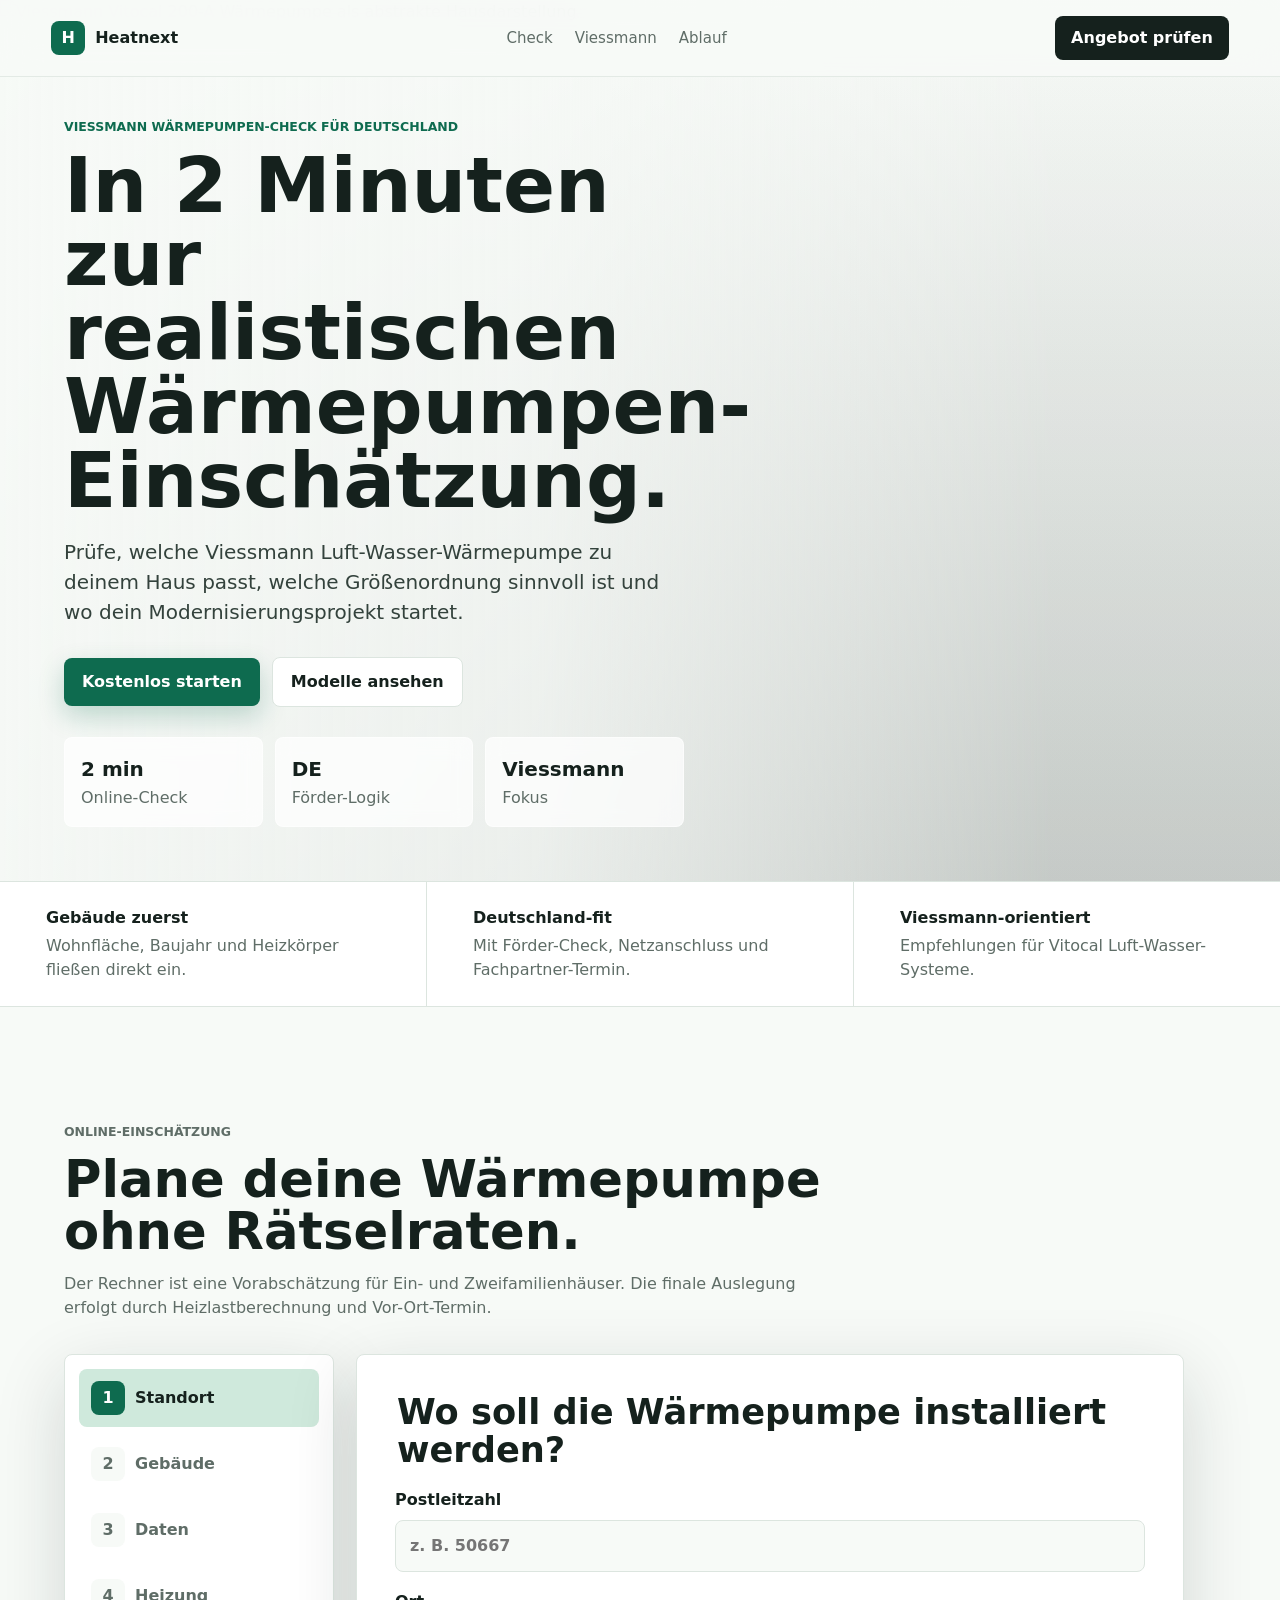
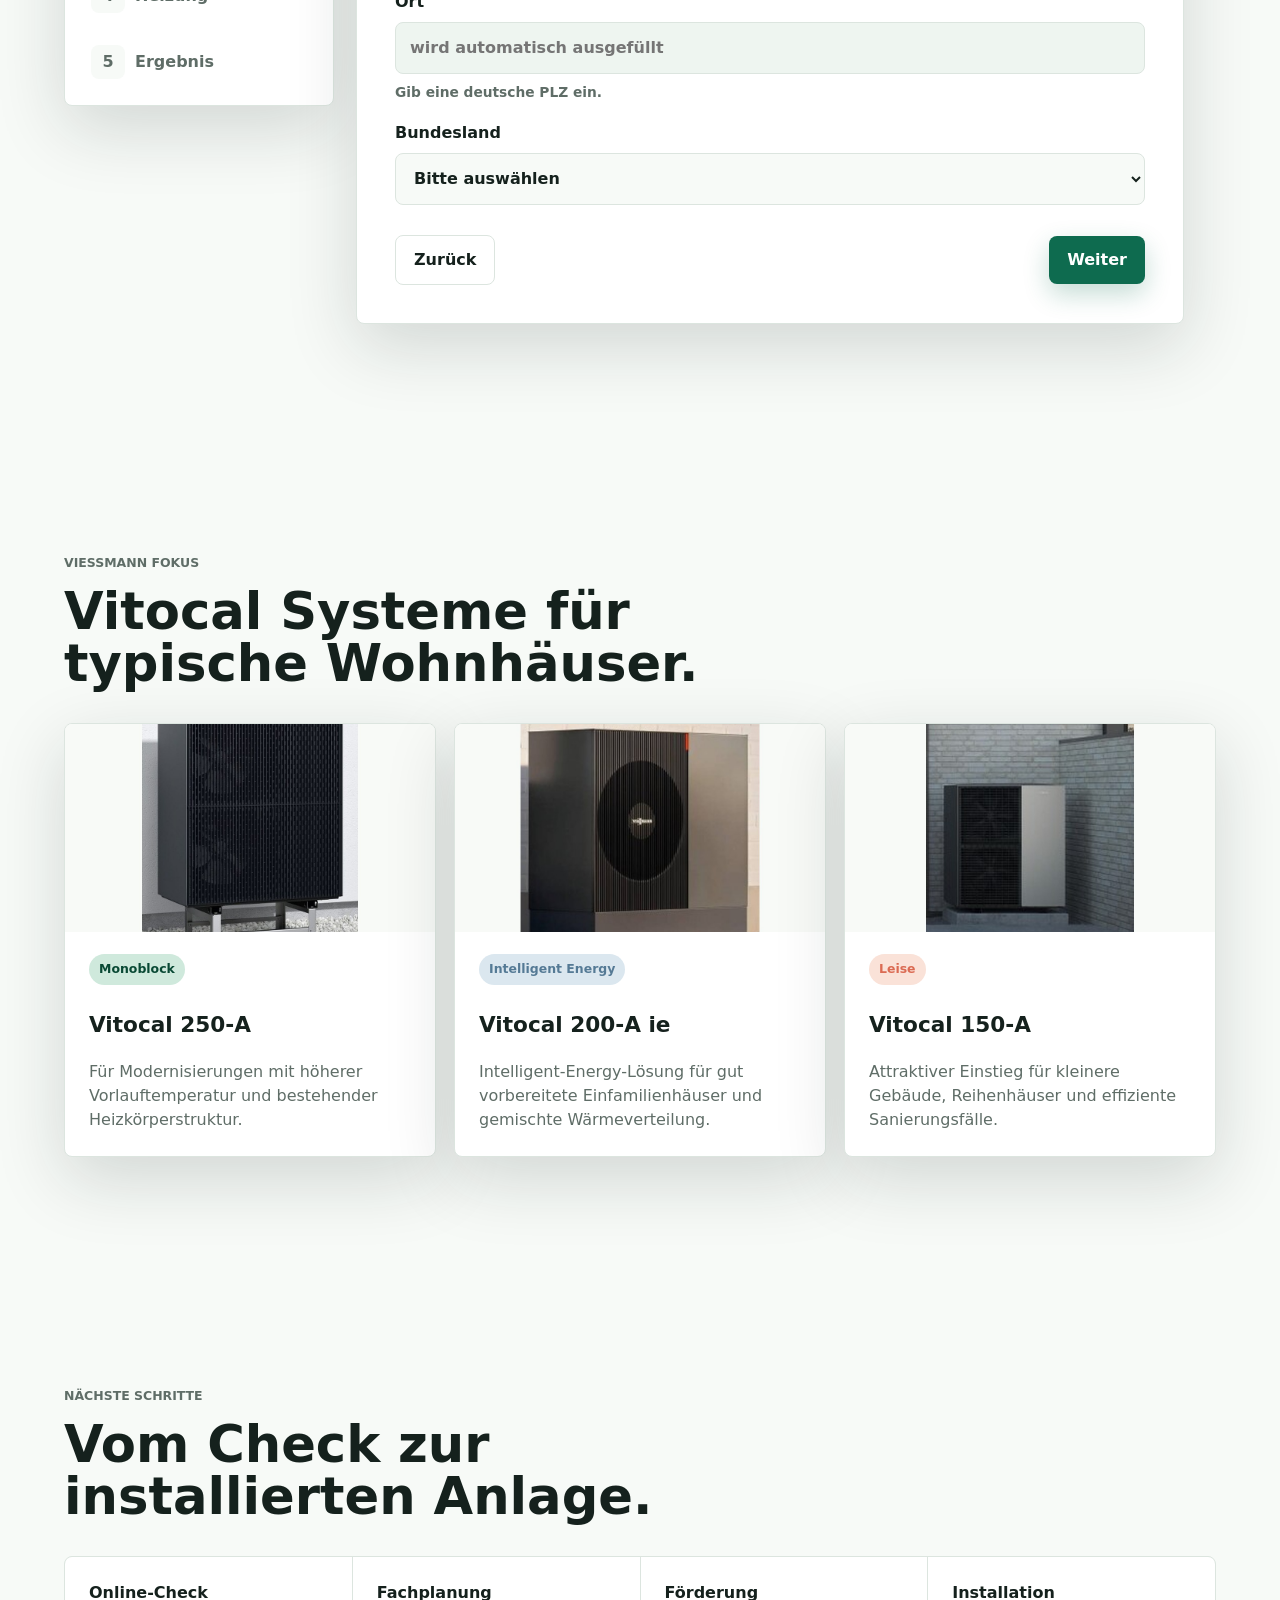
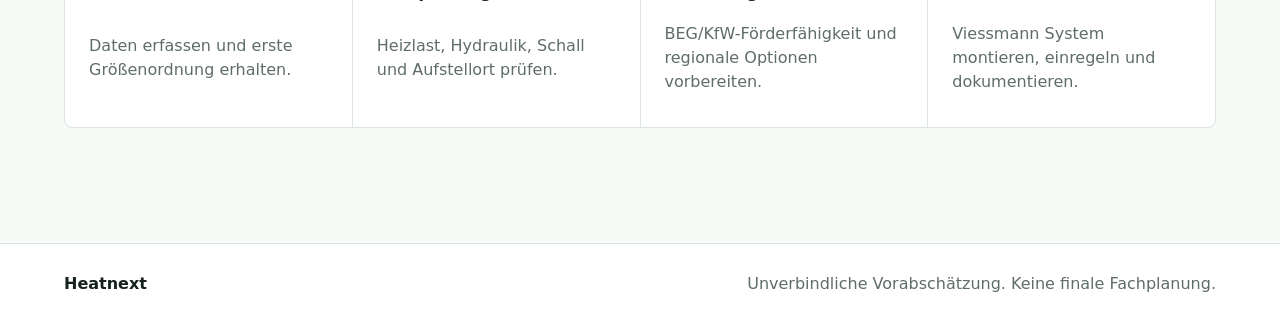
==== index.html @ 0a23e6f6 "Add heat pump configurator" ====
<!doctype html>
<html lang="de">
  <head>
    <meta charset="utf-8" />
    <meta name="viewport" content="width=device-width, initial-scale=1" />
    <title>Heatnext | Viessmann Wärmepumpen-Check</title>
    <meta
      name="description"
      content="Interaktiver Wärmepumpen-Check für den deutschen Markt mit Fokus auf Viessmann Luft-Wasser-Wärmepumpen."
    />
    <link rel="stylesheet" href="styles.css" />
  </head>
  <body>
    <header class="site-header">
      <a class="brand" href="#start" aria-label="Heatnext Startseite">
        <span class="brand-mark">H</span>
        <span>Heatnext</span>
      </a>
      <nav aria-label="Hauptnavigation">
        <a href="#check">Check</a>
        <a href="#modelle">Viessmann</a>
        <a href="#ablauf">Ablauf</a>
      </nav>
      <a class="header-action" href="#check">Angebot prüfen</a>
    </header>

    <main id="start">
      <section class="hero" aria-labelledby="hero-title">
        <img
          class="hero-image"
          src="file:///C:/Users/Flo/Nextcloud/NeueEnergie24/03_Produktunterlagen/62_Viessmann/02_WP%20-%20Vitocal%20150_200_250/Viessmann%20Vitocal%20200-A%20ie/Vitocal_200-A_ie_Milieu_Abstract_1200.PNG"
          alt="Viessmann Vitocal 200-A Wärmepumpe als abstrakte Hausdarstellung"
        />
        <div class="hero-shade"></div>
        <div class="hero-content">
          <p class="eyebrow">Viessmann Wärmepumpen-Check für Deutschland</p>
          <h1 id="hero-title">In 2 Minuten zur realistischen Wärmepumpen-Einschätzung.</h1>
          <p class="hero-copy">
            Prüfe, welche Viessmann Luft-Wasser-Wärmepumpe zu deinem Haus passt,
            welche Größenordnung sinnvoll ist und wo dein Modernisierungsprojekt startet.
          </p>
          <div class="hero-actions">
            <a class="button primary" href="#check">Kostenlos starten</a>
            <a class="button secondary" href="#modelle">Modelle ansehen</a>
          </div>
          <dl class="hero-metrics" aria-label="Kurzfakten">
            <div>
              <dt>2 min</dt>
              <dd>Online-Check</dd>
            </div>
            <div>
              <dt>DE</dt>
              <dd>Förder-Logik</dd>
            </div>
            <div>
              <dt>Viessmann</dt>
              <dd>Fokus</dd>
            </div>
          </dl>
        </div>
      </section>

      <section class="trust-band" aria-label="Vorteile">
        <div>
          <strong>Gebäude zuerst</strong>
          <span>Wohnfläche, Baujahr und Heizkörper fließen direkt ein.</span>
        </div>
        <div>
          <strong>Deutschland-fit</strong>
          <span>Mit Förder-Check, Netzanschluss und Fachpartner-Termin.</span>
        </div>
        <div>
          <strong>Viessmann-orientiert</strong>
          <span>Empfehlungen für Vitocal Luft-Wasser-Systeme.</span>
        </div>
      </section>

      <section id="check" class="estimator-section" aria-labelledby="check-title">
        <div class="section-intro">
          <p class="eyebrow">Online-Einschätzung</p>
          <h2 id="check-title">Plane deine Wärmepumpe ohne Rätselraten.</h2>
          <p>
            Der Rechner ist eine Vorabschätzung für Ein- und Zweifamilienhäuser.
            Die finale Auslegung erfolgt durch Heizlastberechnung und Vor-Ort-Termin.
          </p>
        </div>

        <div class="estimator-shell">
          <aside class="progress-panel" aria-label="Fortschritt">
            <div class="progress-step is-active" data-progress="0">
              <span>1</span>
              <p>Standort</p>
            </div>
            <div class="progress-step" data-progress="1">
              <span>2</span>
              <p>Gebäude</p>
            </div>
            <div class="progress-step" data-progress="2">
              <span>3</span>
              <p>Daten</p>
            </div>
            <div class="progress-step" data-progress="3">
              <span>4</span>
              <p>Heizung</p>
            </div>
            <div class="progress-step" data-progress="4">
              <span>5</span>
              <p>Ergebnis</p>
            </div>
          </aside>

          <form class="estimator" id="estimateForm">
            <fieldset class="form-step is-active" data-step="0">
              <legend>Wo soll die Wärmepumpe installiert werden?</legend>
              <label>
                Postleitzahl
                <input name="zip" inputmode="numeric" pattern="[0-9]{5}" maxlength="5" placeholder="z. B. 50667" required />
              </label>
              <label>
                Ort
                <input name="city" id="cityInput" placeholder="wird automatisch ausgefüllt" readonly required />
                <span class="field-hint" id="zipHint">Gib eine deutsche PLZ ein.</span>
              </label>
              <label>
                Bundesland
                <select name="state" required>
                  <option value="">Bitte auswählen</option>
                  <option>Baden-Württemberg</option>
                  <option>Bayern</option>
                  <option>Berlin</option>
                  <option>Brandenburg</option>
                  <option>Bremen</option>
                  <option>Hamburg</option>
                  <option>Hessen</option>
                  <option>Mecklenburg-Vorpommern</option>
                  <option>Niedersachsen</option>
                  <option>Nordrhein-Westfalen</option>
                  <option>Rheinland-Pfalz</option>
                  <option>Saarland</option>
                  <option>Sachsen</option>
                  <option>Sachsen-Anhalt</option>
                  <option>Schleswig-Holstein</option>
                  <option>Thüringen</option>
                </select>
              </label>
            </fieldset>

            <fieldset class="form-step" data-step="1">
              <p class="step-kicker">Standort erkannt</p>
              <div class="location-summary" aria-live="polite">
                <span id="locationSummary">Deutschland</span>
                <small>Wir nutzen den Standort nur für regionale Plausibilität und Förderhinweise.</small>
              </div>
              <legend>Welche Art von Haus möchtest du mit einer Viessmann Wärmepumpe ausstatten?</legend>
              <div class="choice-grid">
                <label class="choice-card">
                  <input type="radio" name="property" value="single" required checked />
                  <span class="choice-icon" aria-hidden="true">⌂</span>
                  <strong>Einfamilienhaus</strong>
                  <small>Freistehendes Haus mit eigener Heizungsanlage.</small>
                </label>
                <label class="choice-card">
                  <input type="radio" name="property" value="row" required />
                  <span class="choice-icon" aria-hidden="true">▦</span>
                  <strong>Reihenhaus oder Doppelhaushälfte</strong>
                  <small>Kompakter Aufstellort, Schall und Abstand sind besonders wichtig.</small>
                </label>
                <label class="choice-card">
                  <input type="radio" name="property" value="dual" required />
                  <span class="choice-icon" aria-hidden="true">▥</span>
                  <strong>Zweifamilienhaus</strong>
                  <small>Mehr Wohnfläche und Warmwasserbedarf für die Auslegung.</small>
                </label>
              </div>
            </fieldset>

            <fieldset class="form-step" data-step="2">
              <legend>Welche Eckdaten hat das Gebäude?</legend>
              <label>
                Wohnfläche
                <input name="area" type="number" min="60" max="420" value="150" required />
                <span class="unit">m²</span>
              </label>
              <label>
                Baujahr
                <select name="year" required>
                  <option value="old">vor 1978</option>
                  <option value="mid">1978 bis 1994</option>
                  <option value="new" selected>1995 bis 2015</option>
                  <option value="modern">ab 2016</option>
                </select>
              </label>
              <label>
                Dämmstandard
                <select name="insulation" required>
                  <option value="low">kaum modernisiert</option>
                  <option value="medium" selected>teilweise modernisiert</option>
                  <option value="high">gut gedämmt</option>
                </select>
              </label>
            </fieldset>

            <fieldset class="form-step" data-step="3">
              <legend>Wie wird aktuell geheizt?</legend>
              <label>
                Aktuelle Heizung
                <select name="heating" required>
                  <option value="gas" selected>Gas</option>
                  <option value="oil">Öl</option>
                  <option value="electric">Nachtspeicher / Strom direkt</option>
                  <option value="pellet">Pellet / Holz</option>
                </select>
              </label>
              <label>
                Wärmeverteilung
                <select name="emitters" required>
                  <option value="radiators">Heizkörper</option>
                  <option value="mixed" selected>Heizkörper und Fußbodenheizung</option>
                  <option value="floor">Fußbodenheizung</option>
                </select>
              </label>
              <label>
                Jährlicher Verbrauch
                <input name="consumption" type="number" min="6000" max="60000" value="22000" required />
                <span class="unit">kWh</span>
              </label>
            </fieldset>

            <section class="form-step result-step" data-step="4" aria-live="polite">
              <p class="result-label">Deine erste Einschätzung</p>
              <h3 id="resultTitle">Vitocal Empfehlung wird berechnet</h3>
              <div class="result-grid">
                <div>
                  <span>Leistungsbereich</span>
                  <strong id="powerResult">-</strong>
                </div>
                <div>
                  <span>Investition grob</span>
                  <strong id="costResult">-</strong>
                </div>
                <div>
                  <span>Projekt-Fit</span>
                  <strong id="fitResult">-</strong>
                </div>
              </div>
              <p id="resultCopy"></p>
              <a class="button primary wide" href="mailto:angebot@heatnext.de?subject=Viessmann%20W%C3%A4rmepumpen-Check">
                Beratungstermin anfragen
              </a>
            </section>

            <div class="form-actions">
              <button class="button ghost" type="button" id="backBtn">Zurück</button>
              <button class="button primary" type="button" id="nextBtn">Weiter</button>
            </div>
          </form>
        </div>
      </section>

      <section id="modelle" class="models-section" aria-labelledby="models-title">
        <div class="section-intro compact">
          <p class="eyebrow">Viessmann Fokus</p>
          <h2 id="models-title">Vitocal Systeme für typische Wohnhäuser.</h2>
        </div>
        <div class="model-grid">
          <button class="model-card" type="button" data-model="250">
            <img src="assets/vitocal-250-a-unit.jpg" alt="Vitocal 250-A Außengerät" />
            <span class="chip">Monoblock</span>
            <h3>Vitocal 250-A</h3>
            <p>Für Modernisierungen mit höherer Vorlauftemperatur und bestehender Heizkörperstruktur.</p>
          </button>
          <button class="model-card" type="button" data-model="200">
            <img src="assets/vitocal-200-a-ie-unit.jpg" alt="Vitocal 200-A ie Außengerät" />
            <span class="chip">Intelligent Energy</span>
            <h3>Vitocal 200-A ie</h3>
            <p>Intelligent-Energy-Lösung für gut vorbereitete Einfamilienhäuser und gemischte Wärmeverteilung.</p>
          </button>
          <button class="model-card" type="button" data-model="150">
            <img src="assets/vitocal-150-a-unit.jpg" alt="Vitocal 150-A Außengerät" />
            <span class="chip">Leise</span>
            <h3>Vitocal 150-A</h3>
            <p>Attraktiver Einstieg für kleinere Gebäude, Reihenhäuser und effiziente Sanierungsfälle.</p>
          </button>
        </div>
      </section>

      <section id="ablauf" class="process-section" aria-labelledby="process-title">
        <div class="section-intro compact">
          <p class="eyebrow">Nächste Schritte</p>
          <h2 id="process-title">Vom Check zur installierten Anlage.</h2>
        </div>
        <ol class="process-list">
          <li><strong>Online-Check</strong><span>Daten erfassen und erste Größenordnung erhalten.</span></li>
          <li><strong>Fachplanung</strong><span>Heizlast, Hydraulik, Schall und Aufstellort prüfen.</span></li>
          <li><strong>Förderung</strong><span>BEG/KfW-Förderfähigkeit und regionale Optionen vorbereiten.</span></li>
          <li><strong>Installation</strong><span>Viessmann System montieren, einregeln und dokumentieren.</span></li>
        </ol>
      </section>
    </main>

    <footer class="site-footer">
      <span>Heatnext</span>
      <span>Unverbindliche Vorabschätzung. Keine finale Fachplanung.</span>
    </footer>

    <div class="modal-backdrop" id="modelModal" hidden>
      <section class="model-modal" role="dialog" aria-modal="true" aria-labelledby="modalTitle">
        <button class="modal-close" type="button" aria-label="Fenster schließen">×</button>
        <img class="modal-product-image" id="modalImage" alt="" />
        <p class="eyebrow" id="modalEyebrow">Viessmann Vitocal</p>
        <h2 id="modalTitle"></h2>
        <p id="modalLead"></p>
        <div class="modal-detail-grid">
          <div>
            <span>Typischer Einsatz</span>
            <strong id="modalUse"></strong>
          </div>
          <div>
            <span>Stärke</span>
            <strong id="modalStrength"></strong>
          </div>
          <div>
            <span>Planungshinweis</span>
            <strong id="modalPlanning"></strong>
          </div>
        </div>
        <p id="modalBody"></p>
      </section>
    </div>

    <script src="data/plz-de.js"></script>
    <script src="script.js"></script>
  </body>
</html>
---- styles.css ----
:root {
  --ink: #15211d;
  --muted: #5f6d67;
  --line: #dce5df;
  --paper: #f7faf7;
  --white: #ffffff;
  --green: #0e6b4f;
  --green-strong: #094934;
  --mint: #cfe9dc;
  --amber: #f0b84d;
  --coral: #db6b53;
  --blue: #557a95;
  --shadow: 0 22px 70px rgba(21, 33, 29, 0.16);
}

* {
  box-sizing: border-box;
}

html {
  scroll-behavior: smooth;
}

body {
  margin: 0;
  background: var(--paper);
  color: var(--ink);
  font-family: Inter, ui-sans-serif, system-ui, -apple-system, BlinkMacSystemFont, "Segoe UI", sans-serif;
  line-height: 1.5;
}

a {
  color: inherit;
  text-decoration: none;
}

button,
input,
select {
  font: inherit;
}

.site-header {
  position: fixed;
  z-index: 20;
  top: 0;
  left: 0;
  right: 0;
  display: flex;
  align-items: center;
  justify-content: space-between;
  gap: 24px;
  padding: 16px clamp(18px, 4vw, 56px);
  background: rgba(247, 250, 247, 0.88);
  border-bottom: 1px solid rgba(220, 229, 223, 0.75);
  backdrop-filter: blur(18px);
}

.brand,
.site-header nav,
.hero-actions,
.form-actions {
  display: flex;
  align-items: center;
}

.brand {
  gap: 10px;
  font-weight: 800;
}

.brand-mark {
  display: grid;
  place-items: center;
  width: 34px;
  height: 34px;
  border-radius: 8px;
  background: var(--green);
  color: var(--white);
}

.site-header nav {
  gap: 22px;
  color: var(--muted);
  font-size: 0.94rem;
}

.header-action {
  padding: 10px 16px;
  border-radius: 8px;
  background: var(--ink);
  color: var(--white);
  font-weight: 700;
}

.hero {
  position: relative;
  min-height: 92vh;
  display: grid;
  align-items: center;
  overflow: hidden;
  padding: 118px clamp(18px, 5vw, 72px) 54px;
}

.hero-image,
.hero-shade {
  position: absolute;
  inset: 0;
}

.hero-image {
  width: 100%;
  height: 100%;
  object-fit: cover;
}

.hero-shade {
  background:
    linear-gradient(90deg, rgba(247, 250, 247, 0.96) 0%, rgba(247, 250, 247, 0.78) 42%, rgba(247, 250, 247, 0.08) 82%),
    linear-gradient(0deg, rgba(21, 33, 29, 0.24), rgba(21, 33, 29, 0));
}

.hero-content {
  position: relative;
  z-index: 1;
  max-width: 720px;
}

.eyebrow {
  margin: 0 0 12px;
  color: var(--green);
  font-size: 0.78rem;
  font-weight: 800;
  letter-spacing: 0;
  text-transform: uppercase;
}

h1,
h2,
h3,
p {
  margin-top: 0;
}

h1 {
  max-width: 680px;
  margin-bottom: 20px;
  font-size: clamp(2.75rem, 6vw, 5.85rem);
  line-height: 0.96;
  letter-spacing: 0;
}

h2 {
  margin-bottom: 14px;
  font-size: clamp(2rem, 4vw, 3.8rem);
  line-height: 1.02;
  letter-spacing: 0;
}

h3 {
  font-size: 1.35rem;
  line-height: 1.15;
}

.hero-copy {
  max-width: 610px;
  color: #33423c;
  font-size: clamp(1.05rem, 2vw, 1.25rem);
}

.hero-actions {
  flex-wrap: wrap;
  gap: 12px;
  margin: 30px 0;
}

.button {
  display: inline-flex;
  align-items: center;
  justify-content: center;
  min-height: 46px;
  border: 0;
  border-radius: 8px;
  padding: 12px 18px;
  cursor: pointer;
  font-weight: 800;
  transition: transform 0.18s ease, box-shadow 0.18s ease, background 0.18s ease;
}

.button:hover {
  transform: translateY(-1px);
}

.button.primary {
  background: var(--green);
  color: var(--white);
  box-shadow: 0 10px 26px rgba(14, 107, 79, 0.24);
}

.button.primary:hover {
  background: var(--green-strong);
}

.button.secondary,
.button.ghost {
  background: var(--white);
  color: var(--ink);
  border: 1px solid var(--line);
}

.button.wide {
  width: 100%;
}

.hero-metrics {
  display: grid;
  grid-template-columns: repeat(3, minmax(0, 1fr));
  gap: 12px;
  max-width: 620px;
  margin: 0;
}

.hero-metrics div {
  padding: 16px;
  border: 1px solid rgba(255, 255, 255, 0.55);
  border-radius: 8px;
  background: rgba(255, 255, 255, 0.72);
  backdrop-filter: blur(10px);
}

.hero-metrics dt {
  font-size: 1.25rem;
  font-weight: 900;
}

.hero-metrics dd {
  margin: 2px 0 0;
  color: var(--muted);
}

.trust-band {
  display: grid;
  grid-template-columns: repeat(3, minmax(0, 1fr));
  gap: 1px;
  background: var(--line);
  border-top: 1px solid var(--line);
  border-bottom: 1px solid var(--line);
}

.trust-band div {
  display: grid;
  gap: 4px;
  padding: 24px clamp(18px, 4vw, 46px);
  background: var(--white);
}

.trust-band span,
.section-intro p,
.model-grid p,
.process-list span,
.site-footer {
  color: var(--muted);
}

.estimator-section,
.models-section,
.process-section {
  padding: clamp(64px, 9vw, 120px) clamp(18px, 5vw, 72px);
}

.section-intro {
  max-width: 770px;
  margin-bottom: 34px;
}

.section-intro.compact {
  max-width: 660px;
}

.estimator-shell {
  display: grid;
  grid-template-columns: 270px minmax(0, 1fr);
  gap: 22px;
  max-width: 1120px;
}

.progress-panel,
.estimator,
.model-card {
  border: 1px solid var(--line);
  border-radius: 8px;
  background: var(--white);
  box-shadow: var(--shadow);
}

.progress-panel {
  align-self: start;
  display: grid;
  gap: 8px;
  padding: 14px;
}

.progress-step {
  display: grid;
  grid-template-columns: 34px 1fr;
  align-items: center;
  gap: 10px;
  padding: 12px;
  border-radius: 8px;
  color: var(--muted);
}

.progress-step span {
  display: grid;
  place-items: center;
  width: 34px;
  height: 34px;
  border-radius: 8px;
  background: var(--paper);
  font-weight: 900;
}

.progress-step p {
  margin: 0;
  font-weight: 800;
}

.progress-step.is-active {
  background: var(--mint);
  color: var(--ink);
}

.progress-step.is-active span {
  background: var(--green);
  color: var(--white);
}

.estimator {
  padding: clamp(22px, 4vw, 38px);
}

.form-step {
  display: none;
  border: 0;
  margin: 0;
  padding: 0;
}

.form-step.is-active {
  display: grid;
  gap: 18px;
}

legend {
  margin-bottom: 18px;
  font-size: clamp(1.45rem, 3vw, 2.2rem);
  font-weight: 900;
  line-height: 1.1;
}

label {
  position: relative;
  display: grid;
  gap: 8px;
  color: var(--ink);
  font-weight: 800;
}

.step-kicker {
  margin: 0;
  color: var(--green);
  font-size: 0.78rem;
  font-weight: 900;
  text-transform: uppercase;
}

.location-summary {
  display: grid;
  gap: 3px;
  width: fit-content;
  max-width: 100%;
  padding: 12px 14px;
  border: 1px solid var(--line);
  border-radius: 8px;
  background: var(--paper);
}

.location-summary span {
  font-weight: 900;
}

.location-summary small,
.choice-card small {
  color: var(--muted);
  font-weight: 650;
}

.choice-grid {
  display: grid;
  gap: 14px;
}

.choice-card {
  display: grid;
  grid-template-columns: 48px 1fr;
  gap: 4px 16px;
  align-items: center;
  min-height: 112px;
  padding: 18px;
  border: 2px solid var(--line);
  border-radius: 8px;
  background: var(--white);
  cursor: pointer;
  transition: border-color 0.18s ease, box-shadow 0.18s ease, transform 0.18s ease;
}

.choice-card:hover {
  border-color: rgba(14, 107, 79, 0.45);
  transform: translateY(-1px);
  box-shadow: 0 14px 34px rgba(21, 33, 29, 0.1);
}

.choice-card input {
  position: absolute;
  width: 1px;
  height: 1px;
  opacity: 0;
  pointer-events: none;
}

.choice-card:has(input:checked) {
  border-color: var(--green);
  background: #f1faf5;
  box-shadow: 0 0 0 4px rgba(14, 107, 79, 0.11);
}

.choice-icon {
  grid-row: span 2;
  display: grid;
  place-items: center;
  width: 48px;
  height: 48px;
  border-radius: 8px;
  background: var(--mint);
  color: var(--green-strong);
  font-size: 1.45rem;
  font-weight: 900;
}

.choice-card strong {
  font-size: 1.08rem;
}

input,
select {
  width: 100%;
  min-height: 52px;
  border: 1px solid var(--line);
  border-radius: 8px;
  background: var(--paper);
  color: var(--ink);
  padding: 0 14px;
  outline: none;
}

input:focus,
select:focus {
  border-color: var(--green);
  box-shadow: 0 0 0 4px rgba(14, 107, 79, 0.12);
}

input[readonly] {
  color: var(--ink);
  background: #eef5f0;
}

input.is-invalid {
  border-color: var(--coral);
  box-shadow: 0 0 0 4px rgba(219, 107, 83, 0.12);
}

.field-hint {
  color: var(--muted);
  font-size: 0.86rem;
  font-weight: 650;
}

.field-hint.is-success {
  color: var(--green);
}

.field-hint.is-error {
  color: var(--coral);
}

.unit {
  position: absolute;
  right: 14px;
  bottom: 14px;
  color: var(--muted);
  font-weight: 800;
}

.form-actions {
  justify-content: space-between;
  gap: 12px;
  margin-top: 30px;
}

.result-label {
  margin-bottom: 0;
  color: var(--green);
  font-weight: 900;
  text-transform: uppercase;
  font-size: 0.78rem;
}

.result-grid {
  display: grid;
  grid-template-columns: repeat(3, minmax(0, 1fr));
  gap: 12px;
}

.result-grid div {
  padding: 16px;
  border-radius: 8px;
  background: var(--paper);
  border: 1px solid var(--line);
}

.result-grid span {
  display: block;
  color: var(--muted);
  font-size: 0.86rem;
  font-weight: 800;
}

.result-grid strong {
  display: block;
  margin-top: 6px;
  font-size: 1.25rem;
}

.model-grid {
  display: grid;
  grid-template-columns: repeat(3, minmax(0, 1fr));
  gap: 18px;
}

.model-card {
  color: var(--ink);
  cursor: pointer;
  font: inherit;
  text-align: left;
  min-height: 330px;
  overflow: hidden;
  padding: 0;
  transition: border-color 0.18s ease, box-shadow 0.18s ease, transform 0.18s ease;
}

.model-card img {
  display: block;
  width: 100%;
  aspect-ratio: 16 / 9;
  object-fit: cover;
  background: var(--paper);
}

.model-card .chip,
.model-card h3,
.model-card p {
  margin-left: 24px;
  margin-right: 24px;
}

.model-card .chip {
  margin-top: 22px;
}

.model-card p {
  margin-bottom: 24px;
}

.model-card:hover,
.model-card:focus-visible {
  border-color: rgba(14, 107, 79, 0.5);
  box-shadow: 0 18px 48px rgba(21, 33, 29, 0.16);
  outline: none;
  transform: translateY(-2px);
}

.chip {
  display: inline-flex;
  margin-bottom: 28px;
  border-radius: 999px;
  background: var(--mint);
  color: var(--green-strong);
  padding: 6px 10px;
  font-weight: 900;
  font-size: 0.78rem;
}

.model-card:nth-child(2) .chip {
  background: #dbe7ef;
  color: var(--blue);
}

.model-card:nth-child(3) .chip {
  background: #fae2d8;
  color: var(--coral);
}

.modal-backdrop {
  position: fixed;
  z-index: 50;
  inset: 0;
  display: grid;
  place-items: center;
  padding: 24px;
  background: rgba(21, 33, 29, 0.48);
  backdrop-filter: blur(8px);
}

.modal-backdrop[hidden] {
  display: none;
}

.model-modal {
  position: relative;
  width: min(780px, 100%);
  max-height: min(760px, calc(100vh - 48px));
  overflow: auto;
  border-radius: 8px;
  background: var(--white);
  padding: clamp(24px, 4vw, 42px);
  box-shadow: 0 28px 90px rgba(0, 0, 0, 0.28);
}

.modal-product-image {
  display: block;
  width: calc(100% + clamp(48px, 8vw, 84px));
  max-width: none;
  aspect-ratio: 16 / 9;
  object-fit: cover;
  margin: calc(clamp(24px, 4vw, 42px) * -1) calc(clamp(24px, 4vw, 42px) * -1) 26px;
  border-radius: 8px 8px 0 0;
  background: var(--paper);
}

.modal-close {
  position: absolute;
  top: 16px;
  right: 16px;
  display: grid;
  place-items: center;
  width: 42px;
  height: 42px;
  border: 1px solid var(--line);
  border-radius: 8px;
  background: var(--paper);
  color: var(--ink);
  cursor: pointer;
  font-size: 1.55rem;
  line-height: 1;
}

.modal-close:hover,
.modal-close:focus-visible {
  border-color: var(--green);
  outline: none;
}

.model-modal h2 {
  max-width: 620px;
  padding-right: 42px;
  font-size: clamp(2rem, 4vw, 3.1rem);
}

.modal-detail-grid {
  display: grid;
  grid-template-columns: repeat(3, minmax(0, 1fr));
  gap: 12px;
  margin: 24px 0;
}

.modal-detail-grid div {
  display: grid;
  gap: 6px;
  padding: 16px;
  border: 1px solid var(--line);
  border-radius: 8px;
  background: var(--paper);
}

.modal-detail-grid span {
  color: var(--muted);
  font-size: 0.84rem;
  font-weight: 800;
}

.modal-detail-grid strong {
  line-height: 1.25;
}

.process-list {
  display: grid;
  grid-template-columns: repeat(4, minmax(0, 1fr));
  gap: 1px;
  padding: 0;
  margin: 0;
  background: var(--line);
  list-style: none;
  border: 1px solid var(--line);
  border-radius: 8px;
  overflow: hidden;
}

.process-list li {
  display: grid;
  gap: 8px;
  min-height: 170px;
  padding: 24px;
  background: var(--white);
}

.site-footer {
  display: flex;
  justify-content: space-between;
  gap: 18px;
  padding: 28px clamp(18px, 5vw, 72px);
  border-top: 1px solid var(--line);
  background: var(--white);
}

.site-footer span:first-child {
  color: var(--ink);
  font-weight: 900;
}

@media (max-width: 920px) {
  .site-header nav {
    display: none;
  }

  .hero {
    min-height: 88vh;
  }

  .hero-shade {
    background: linear-gradient(0deg, rgba(247, 250, 247, 0.97) 0%, rgba(247, 250, 247, 0.82) 55%, rgba(247, 250, 247, 0.24) 100%);
  }

  .trust-band,
  .estimator-shell,
  .model-grid,
  .process-list,
  .modal-detail-grid {
    grid-template-columns: 1fr;
  }

  .progress-panel {
    grid-template-columns: repeat(5, minmax(0, 1fr));
  }

  .progress-step {
    grid-template-columns: 1fr;
    justify-items: center;
    text-align: center;
  }
}

@media (max-width: 620px) {
  .site-header {
    padding: 12px 14px;
  }

  .header-action {
    display: none;
  }

  .hero {
    padding: 96px 16px 34px;
  }

  h1 {
    font-size: 2.72rem;
  }

  .hero-metrics,
  .result-grid,
  .progress-panel,
  .choice-card {
    grid-template-columns: 1fr;
  }

  .choice-icon {
    grid-row: auto;
  }

  .form-actions,
  .site-footer {
    flex-direction: column;
  }

  .button {
    width: 100%;
  }
}
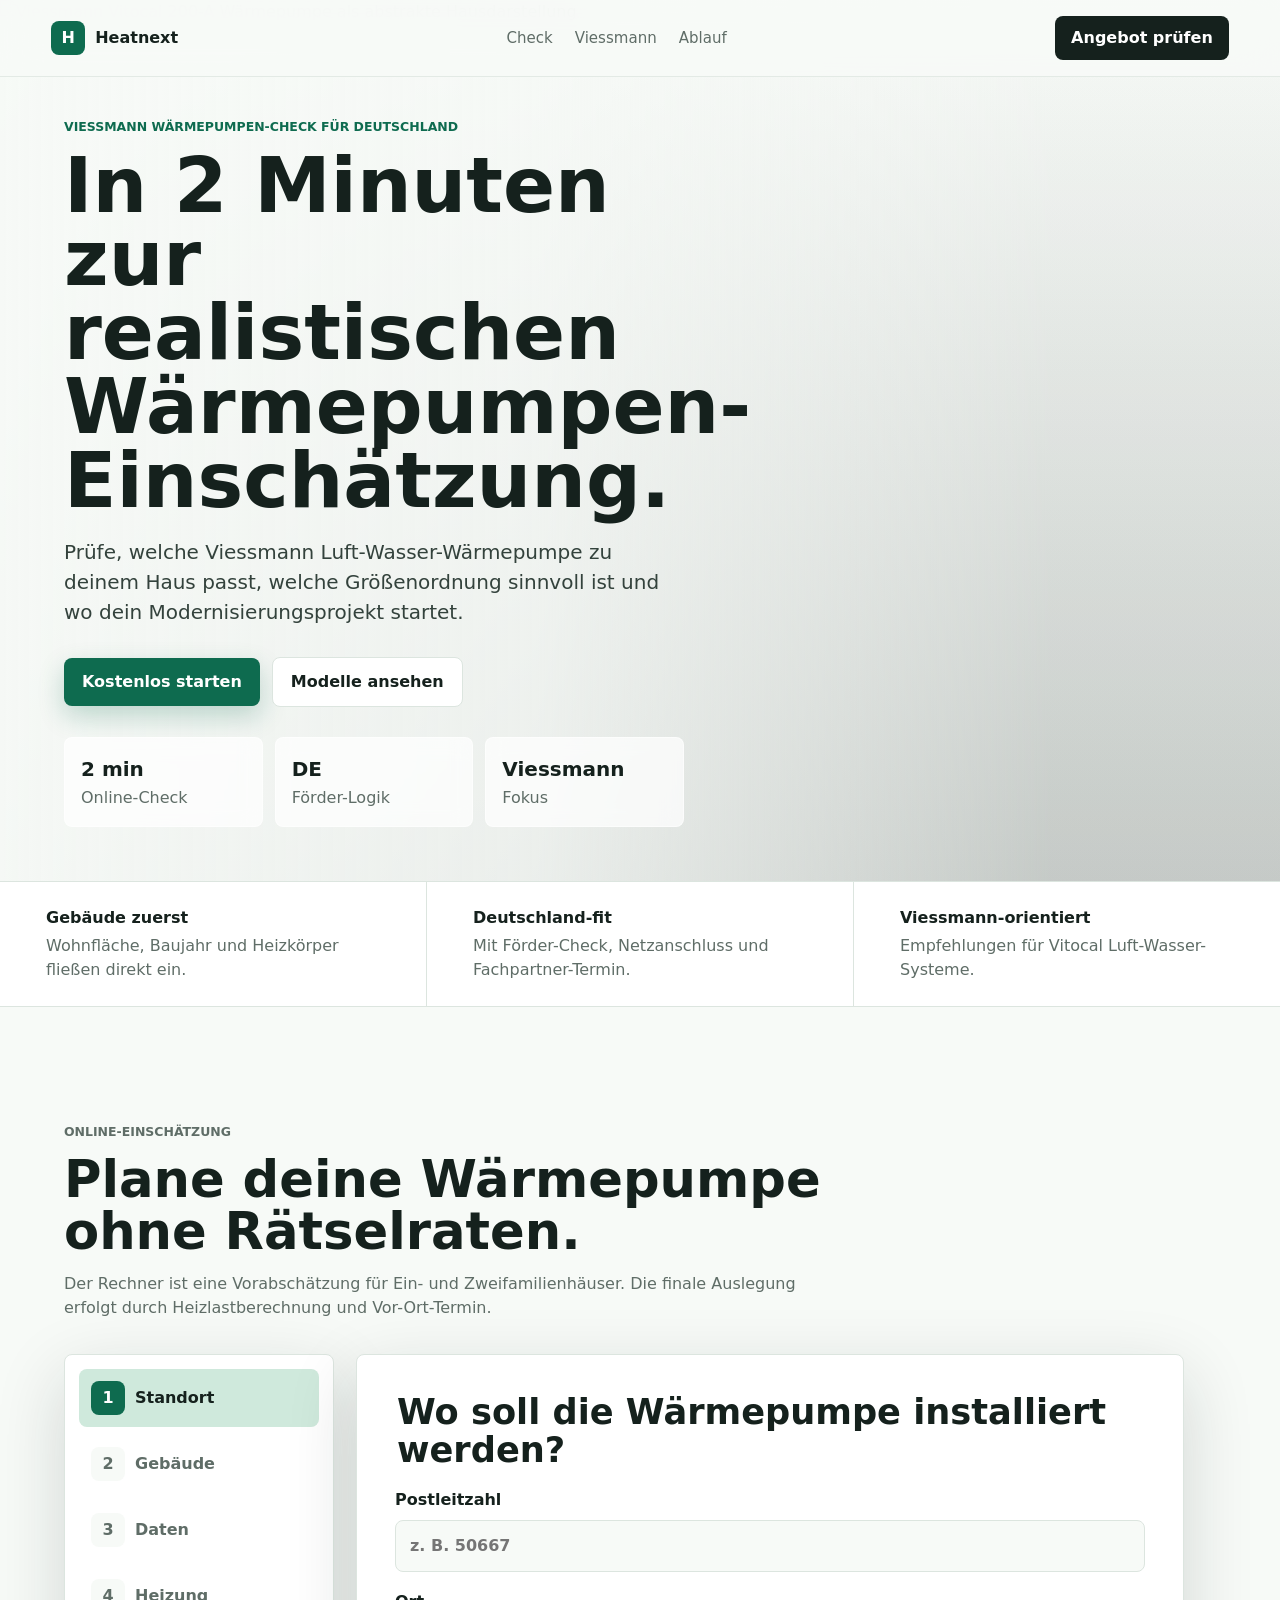
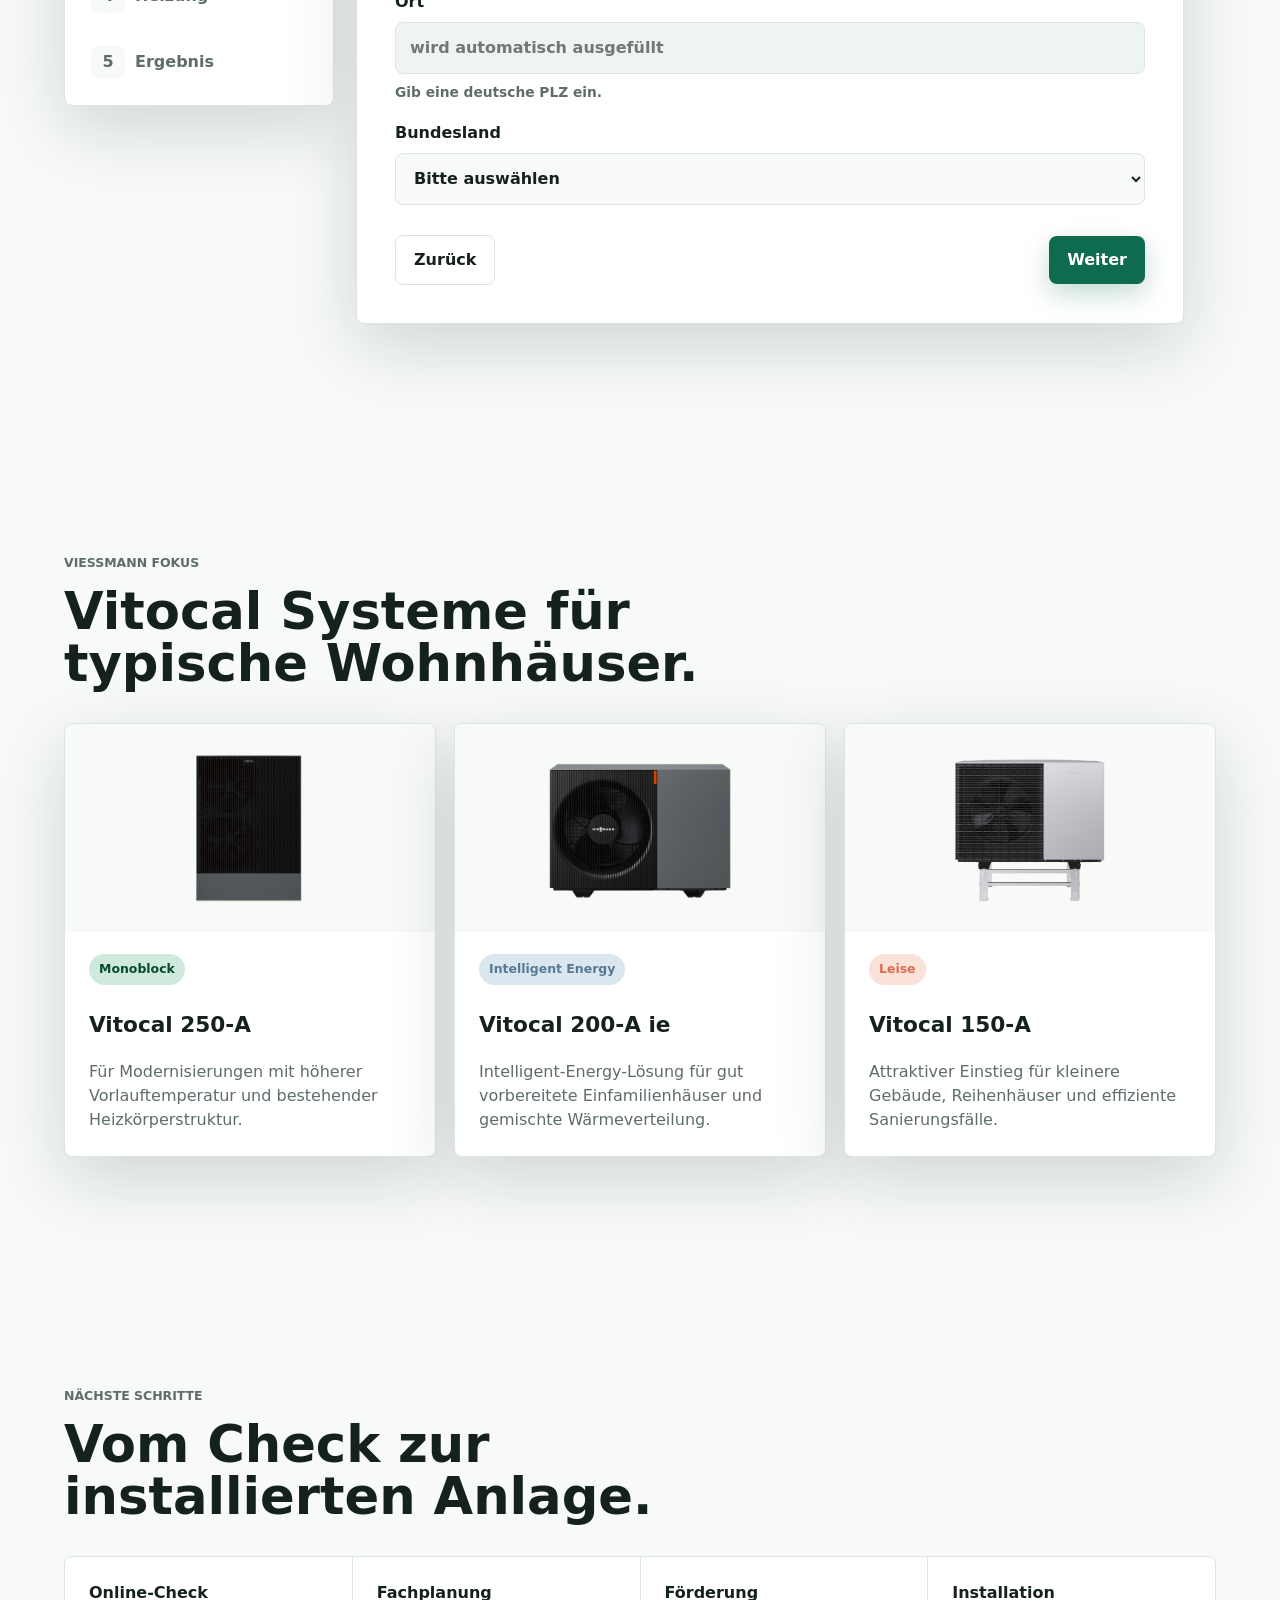
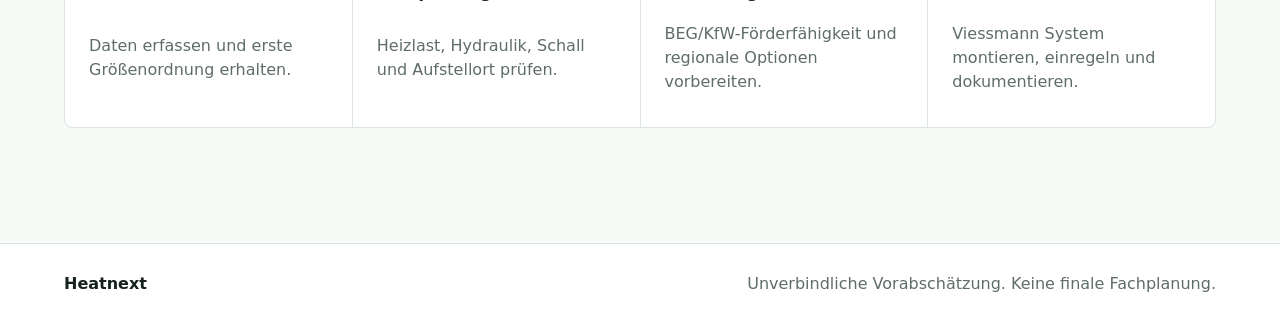
==== commit f27c27fb: "Use official heat pump cutout images" ====
--- a/index.html
+++ b/index.html
@@ -264,19 +264,19 @@
         </div>
         <div class="model-grid">
           <button class="model-card" type="button" data-model="250">
-            <img src="assets/vitocal-250-a-unit.jpg" alt="Vitocal 250-A Außengerät" />
+            <img src="assets/vitocal-250-a-unit.png" alt="Vitocal 250-A Außengerät" />
             <span class="chip">Monoblock</span>
             <h3>Vitocal 250-A</h3>
             <p>Für Modernisierungen mit höherer Vorlauftemperatur und bestehender Heizkörperstruktur.</p>
           </button>
           <button class="model-card" type="button" data-model="200">
-            <img src="assets/vitocal-200-a-ie-unit.jpg" alt="Vitocal 200-A ie Außengerät" />
+            <img src="assets/vitocal-200-a-ie-unit.png" alt="Vitocal 200-A ie Außengerät" />
             <span class="chip">Intelligent Energy</span>
             <h3>Vitocal 200-A ie</h3>
             <p>Intelligent-Energy-Lösung für gut vorbereitete Einfamilienhäuser und gemischte Wärmeverteilung.</p>
           </button>
           <button class="model-card" type="button" data-model="150">
-            <img src="assets/vitocal-150-a-unit.jpg" alt="Vitocal 150-A Außengerät" />
+            <img src="assets/vitocal-150-a-unit.png" alt="Vitocal 150-A Außengerät" />
             <span class="chip">Leise</span>
             <h3>Vitocal 150-A</h3>
             <p>Attraktiver Einstieg für kleinere Gebäude, Reihenhäuser und effiziente Sanierungsfälle.</p>
--- a/styles.css
+++ b/styles.css
@@ -562,8 +562,9 @@
   display: block;
   width: 100%;
   aspect-ratio: 16 / 9;
-  object-fit: cover;
+  object-fit: contain;
   background: var(--paper);
+  padding: 18px;
 }
 
 .model-card .chip,
@@ -641,8 +642,9 @@
   width: calc(100% + clamp(48px, 8vw, 84px));
   max-width: none;
   aspect-ratio: 16 / 9;
-  object-fit: cover;
+  object-fit: contain;
   margin: calc(clamp(24px, 4vw, 42px) * -1) calc(clamp(24px, 4vw, 42px) * -1) 26px;
+  padding: 24px;
   border-radius: 8px 8px 0 0;
   background: var(--paper);
 }
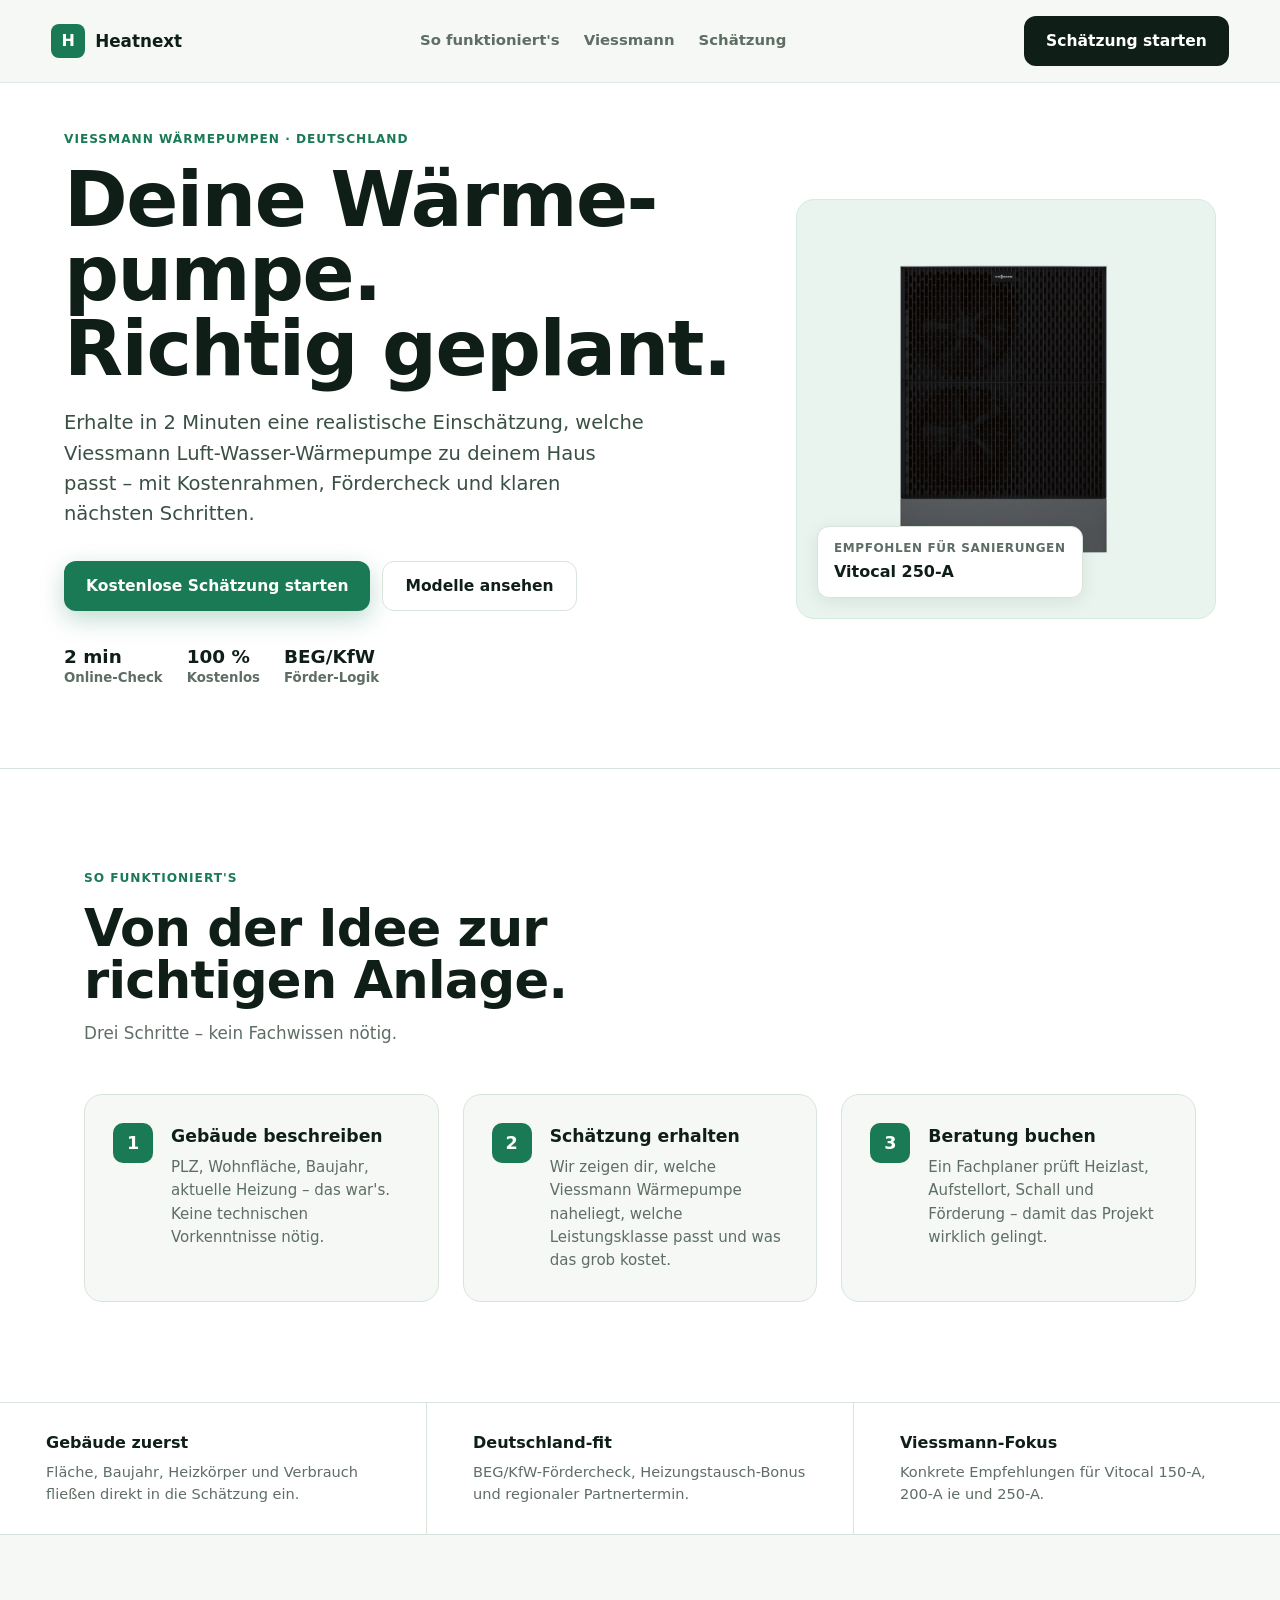
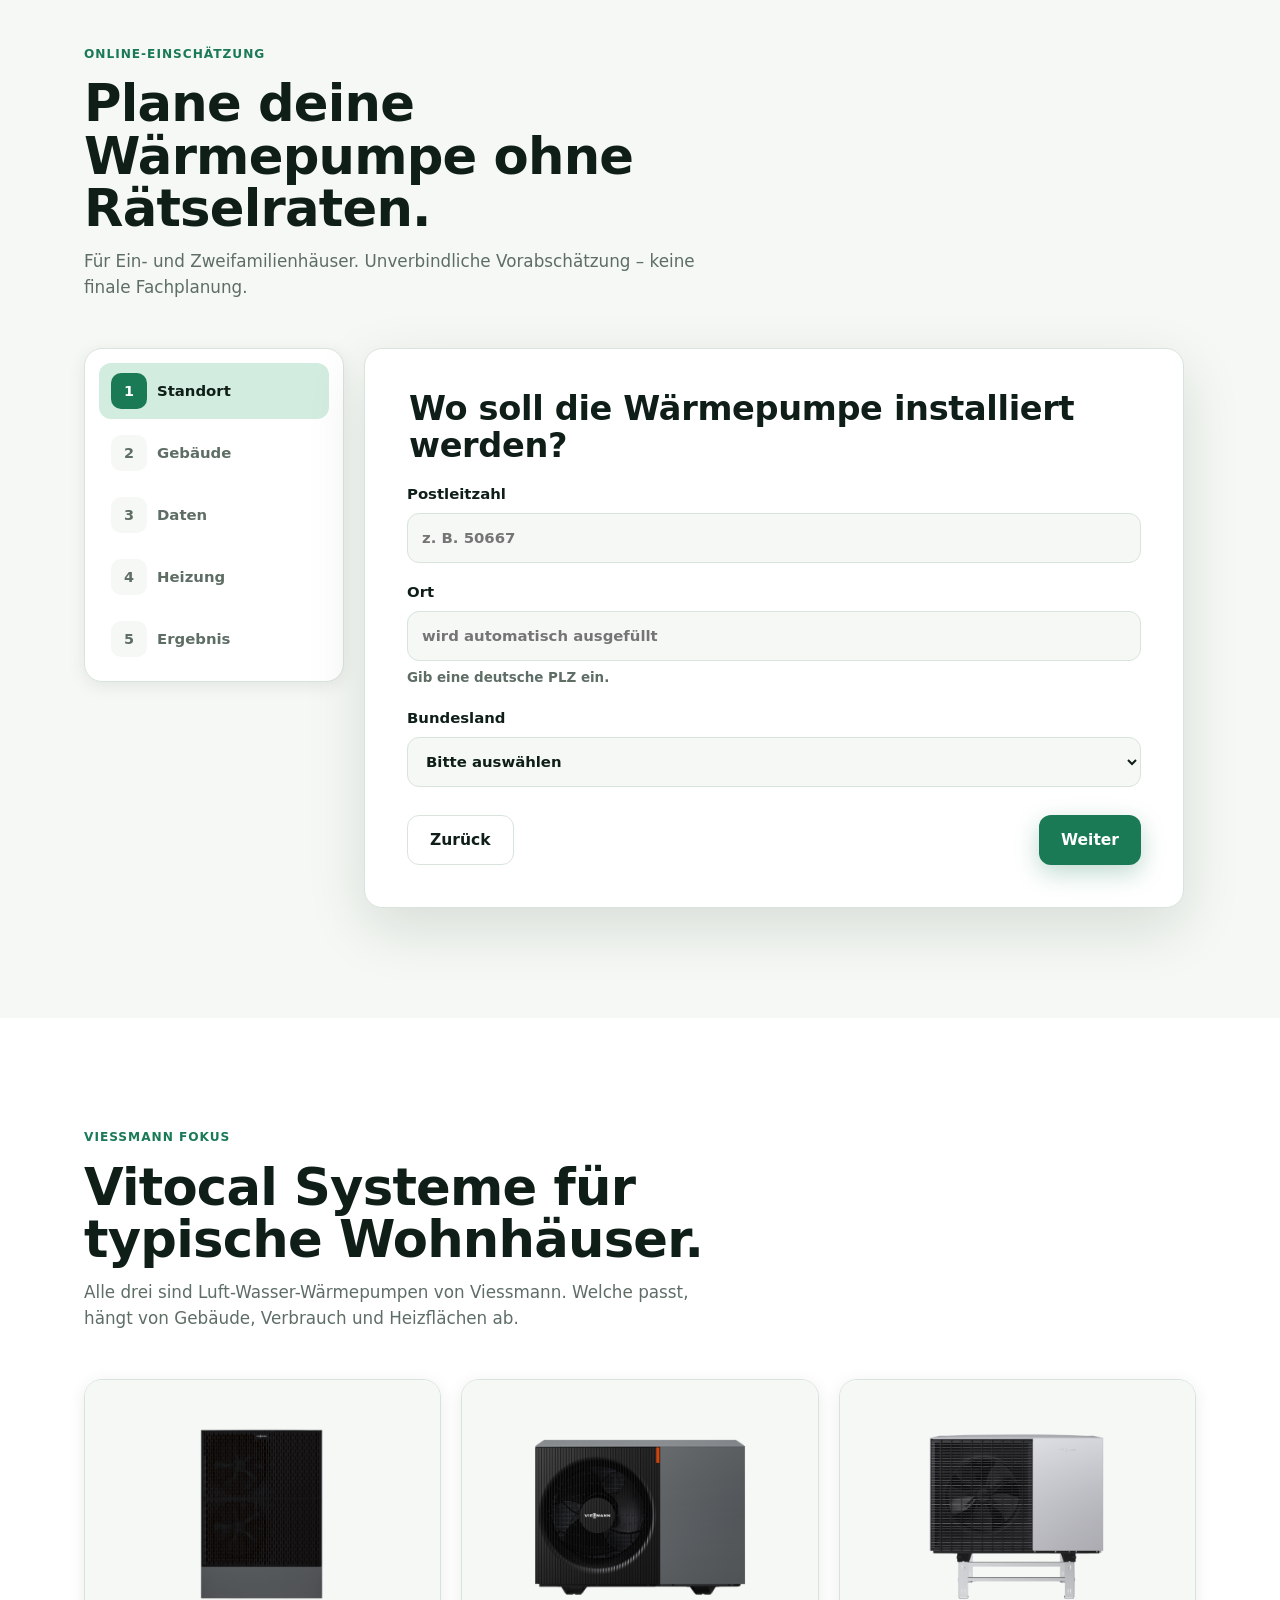
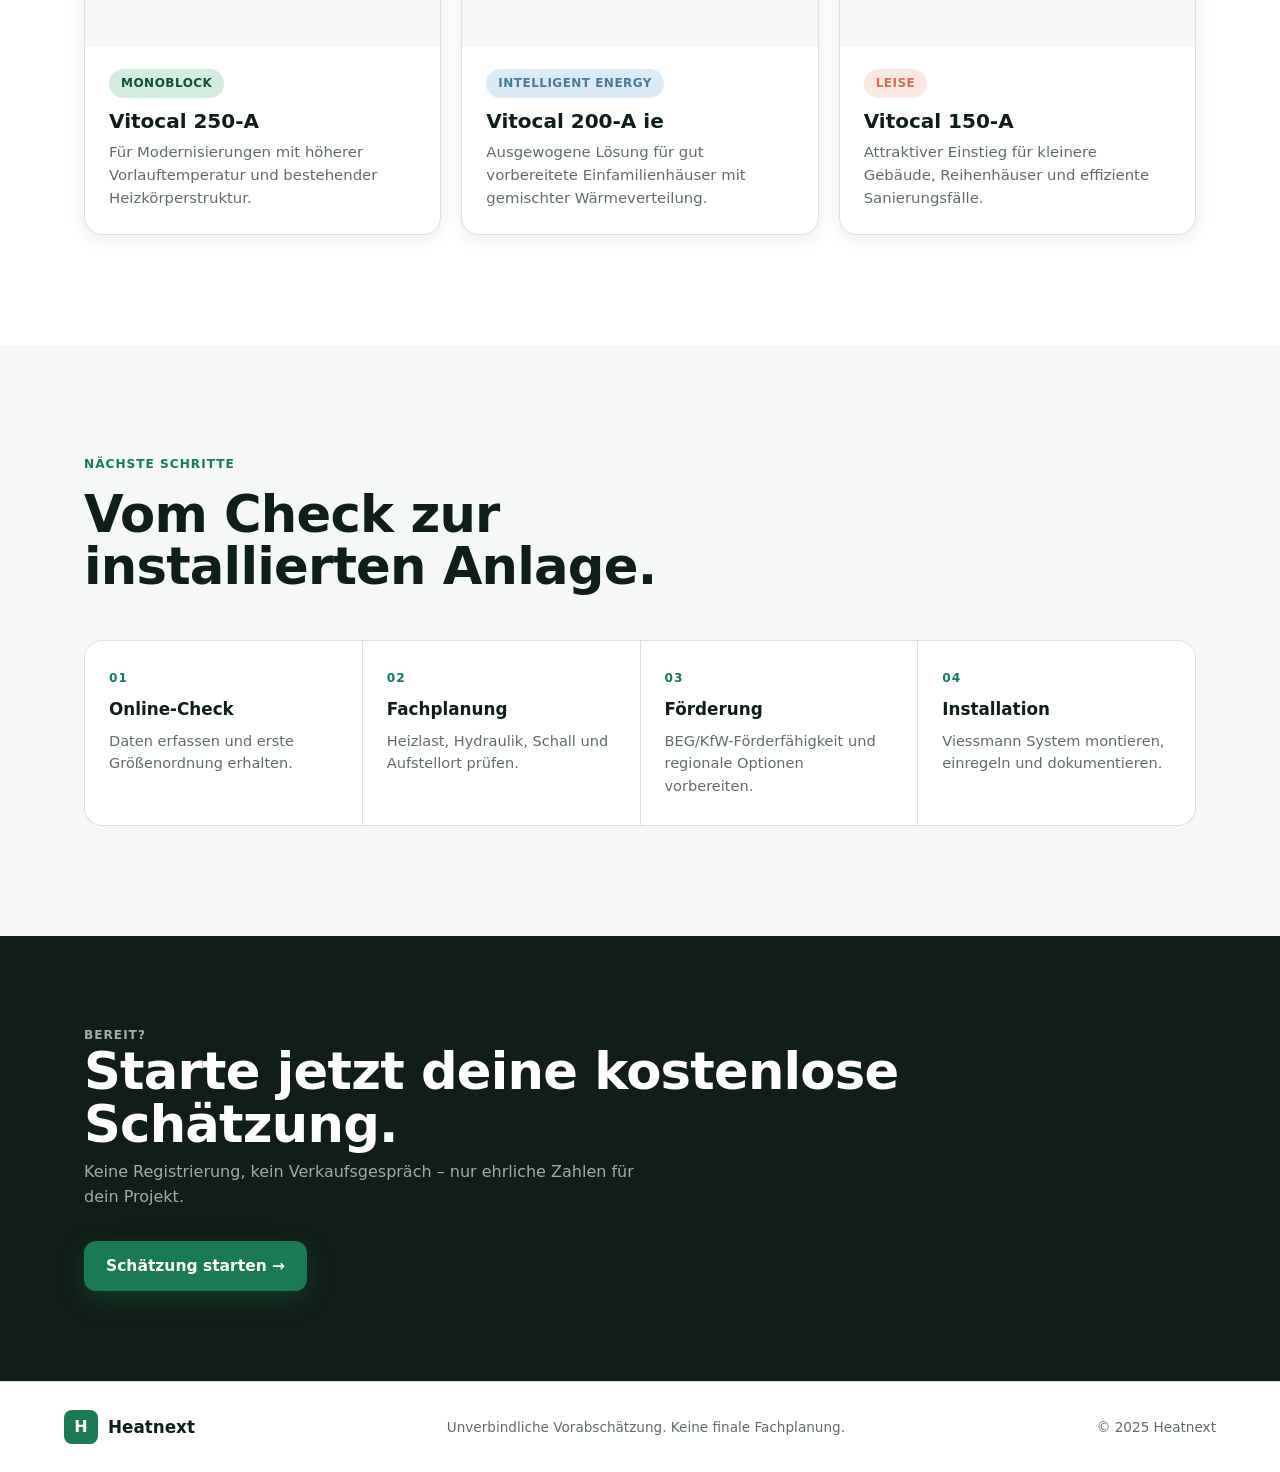
==== commit 885264d2: "Redesign nach HeatGeek-Schema: Landing, Estimate, Consultation - index.html: Hero-Split-Layout, How-" ====
--- a/index.html
+++ b/index.html
@@ -3,326 +3,396 @@
   <head>
     <meta charset="utf-8" />
     <meta name="viewport" content="width=device-width, initial-scale=1" />
-    <title>Heatnext | Viessmann Wärmepumpen-Check</title>
-    <meta
-      name="description"
-      content="Interaktiver Wärmepumpen-Check für den deutschen Markt mit Fokus auf Viessmann Luft-Wasser-Wärmepumpen."
-    />
+    <title>Heatnext | Viessmann Wärmepumpe für dein Zuhause</title>
+    <meta name="description" content="Erhalte in 2 Minuten eine ehrliche Einschätzung, ob und welche Viessmann Wärmepumpe zu deinem Haus passt – inklusive Kostenrahmen und Förderhinweisen." />
     <link rel="stylesheet" href="styles.css" />
   </head>
   <body>
+
     <header class="site-header">
-      <a class="brand" href="#start" aria-label="Heatnext Startseite">
+      <a class="brand" href="/" aria-label="Heatnext Startseite">
         <span class="brand-mark">H</span>
         <span>Heatnext</span>
       </a>
       <nav aria-label="Hauptnavigation">
-        <a href="#check">Check</a>
+        <a href="#wie-es-funktioniert">So funktioniert's</a>
         <a href="#modelle">Viessmann</a>
-        <a href="#ablauf">Ablauf</a>
+        <a href="#check">Schätzung</a>
       </nav>
-      <a class="header-action" href="#check">Angebot prüfen</a>
+      <a class="btn btn-dark" href="#check">Schätzung starten</a>
     </header>
 
-    <main id="start">
+    <main>
+
+      <!-- ── HERO ── -->
       <section class="hero" aria-labelledby="hero-title">
-        <img
-          class="hero-image"
-          src="file:///C:/Users/Flo/Nextcloud/NeueEnergie24/03_Produktunterlagen/62_Viessmann/02_WP%20-%20Vitocal%20150_200_250/Viessmann%20Vitocal%20200-A%20ie/Vitocal_200-A_ie_Milieu_Abstract_1200.PNG"
-          alt="Viessmann Vitocal 200-A Wärmepumpe als abstrakte Hausdarstellung"
-        />
-        <div class="hero-shade"></div>
-        <div class="hero-content">
-          <p class="eyebrow">Viessmann Wärmepumpen-Check für Deutschland</p>
-          <h1 id="hero-title">In 2 Minuten zur realistischen Wärmepumpen-Einschätzung.</h1>
-          <p class="hero-copy">
-            Prüfe, welche Viessmann Luft-Wasser-Wärmepumpe zu deinem Haus passt,
-            welche Größenordnung sinnvoll ist und wo dein Modernisierungsprojekt startet.
-          </p>
-          <div class="hero-actions">
-            <a class="button primary" href="#check">Kostenlos starten</a>
-            <a class="button secondary" href="#modelle">Modelle ansehen</a>
-          </div>
-          <dl class="hero-metrics" aria-label="Kurzfakten">
-            <div>
-              <dt>2 min</dt>
-              <dd>Online-Check</dd>
+        <div class="hero-inner">
+          <div class="hero-copy">
+            <p class="kicker">Viessmann Wärmepumpen · Deutschland</p>
+            <h1 id="hero-title">Deine Wärme&shy;pumpe.<br>Richtig geplant.</h1>
+            <p class="hero-sub">
+              Erhalte in 2 Minuten eine realistische Einschätzung, welche Viessmann
+              Luft-Wasser-Wärmepumpe zu deinem Haus passt – mit Kostenrahmen, Fördercheck
+              und klaren nächsten Schritten.
+            </p>
+            <div class="hero-actions">
+              <a class="btn btn-green" href="#check">Kostenlose Schätzung starten</a>
+              <a class="btn btn-outline" href="#modelle">Modelle ansehen</a>
             </div>
-            <div>
-              <dt>DE</dt>
-              <dd>Förder-Logik</dd>
+            <ul class="hero-trust" aria-label="Kurzfakten">
+              <li><strong>2 min</strong><span>Online-Check</span></li>
+              <li><strong>100 %</strong><span>Kostenlos</span></li>
+              <li><strong>BEG/KfW</strong><span>Förder-Logik</span></li>
+            </ul>
+          </div>
+          <div class="hero-visual" aria-hidden="true">
+            <div class="hero-visual-inner">
+              <img src="assets/vitocal-250-a-unit.png" alt="" />
+              <div class="hero-model-badge">
+                <span>Empfohlen für Sanierungen</span>
+                <strong>Vitocal 250-A</strong>
+              </div>
             </div>
-            <div>
-              <dt>Viessmann</dt>
-              <dd>Fokus</dd>
-            </div>
-          </dl>
-        </div>
-      </section>
-
-      <section class="trust-band" aria-label="Vorteile">
+          </div>
+        </div>
+      </section>
+
+      <!-- ── HOW IT WORKS ── -->
+      <section id="wie-es-funktioniert" class="how-section" aria-labelledby="how-title">
+        <div class="section-wrap">
+          <div class="section-head">
+            <p class="kicker">So funktioniert's</p>
+            <h2 id="how-title">Von der Idee zur richtigen Anlage.</h2>
+            <p class="section-sub">Drei Schritte – kein Fachwissen nötig.</p>
+          </div>
+          <ol class="how-steps">
+            <li class="how-step">
+              <div class="step-num">1</div>
+              <div>
+                <strong>Gebäude beschreiben</strong>
+                <p>PLZ, Wohnfläche, Baujahr, aktuelle Heizung – das war's. Keine technischen Vorkenntnisse nötig.</p>
+              </div>
+            </li>
+            <li class="how-step">
+              <div class="step-num">2</div>
+              <div>
+                <strong>Schätzung erhalten</strong>
+                <p>Wir zeigen dir, welche Viessmann Wärmepumpe naheliegt, welche Leistungsklasse passt und was das grob kostet.</p>
+              </div>
+            </li>
+            <li class="how-step">
+              <div class="step-num">3</div>
+              <div>
+                <strong>Beratung buchen</strong>
+                <p>Ein Fachplaner prüft Heizlast, Aufstellort, Schall und Förderung – damit das Projekt wirklich gelingt.</p>
+              </div>
+            </li>
+          </ol>
+        </div>
+      </section>
+
+      <!-- ── TRUST BAND ── -->
+      <div class="trust-band" aria-label="Vorteile">
         <div>
           <strong>Gebäude zuerst</strong>
-          <span>Wohnfläche, Baujahr und Heizkörper fließen direkt ein.</span>
+          <span>Fläche, Baujahr, Heizkörper und Verbrauch fließen direkt in die Schätzung ein.</span>
         </div>
         <div>
           <strong>Deutschland-fit</strong>
-          <span>Mit Förder-Check, Netzanschluss und Fachpartner-Termin.</span>
+          <span>BEG/KfW-Fördercheck, Heizungstausch-Bonus und regionaler Partnertermin.</span>
         </div>
         <div>
-          <strong>Viessmann-orientiert</strong>
-          <span>Empfehlungen für Vitocal Luft-Wasser-Systeme.</span>
-        </div>
-      </section>
-
+          <strong>Viessmann-Fokus</strong>
+          <span>Konkrete Empfehlungen für Vitocal 150-A, 200-A ie und 250-A.</span>
+        </div>
+      </div>
+
+      <!-- ── ESTIMATOR ── -->
       <section id="check" class="estimator-section" aria-labelledby="check-title">
-        <div class="section-intro">
-          <p class="eyebrow">Online-Einschätzung</p>
-          <h2 id="check-title">Plane deine Wärmepumpe ohne Rätselraten.</h2>
-          <p>
-            Der Rechner ist eine Vorabschätzung für Ein- und Zweifamilienhäuser.
-            Die finale Auslegung erfolgt durch Heizlastberechnung und Vor-Ort-Termin.
-          </p>
-        </div>
-
-        <div class="estimator-shell">
-          <aside class="progress-panel" aria-label="Fortschritt">
-            <div class="progress-step is-active" data-progress="0">
-              <span>1</span>
-              <p>Standort</p>
-            </div>
-            <div class="progress-step" data-progress="1">
-              <span>2</span>
-              <p>Gebäude</p>
-            </div>
-            <div class="progress-step" data-progress="2">
-              <span>3</span>
-              <p>Daten</p>
-            </div>
-            <div class="progress-step" data-progress="3">
-              <span>4</span>
-              <p>Heizung</p>
-            </div>
-            <div class="progress-step" data-progress="4">
-              <span>5</span>
-              <p>Ergebnis</p>
-            </div>
-          </aside>
-
-          <form class="estimator" id="estimateForm">
-            <fieldset class="form-step is-active" data-step="0">
-              <legend>Wo soll die Wärmepumpe installiert werden?</legend>
-              <label>
-                Postleitzahl
-                <input name="zip" inputmode="numeric" pattern="[0-9]{5}" maxlength="5" placeholder="z. B. 50667" required />
-              </label>
-              <label>
-                Ort
-                <input name="city" id="cityInput" placeholder="wird automatisch ausgefüllt" readonly required />
-                <span class="field-hint" id="zipHint">Gib eine deutsche PLZ ein.</span>
-              </label>
-              <label>
-                Bundesland
-                <select name="state" required>
-                  <option value="">Bitte auswählen</option>
-                  <option>Baden-Württemberg</option>
-                  <option>Bayern</option>
-                  <option>Berlin</option>
-                  <option>Brandenburg</option>
-                  <option>Bremen</option>
-                  <option>Hamburg</option>
-                  <option>Hessen</option>
-                  <option>Mecklenburg-Vorpommern</option>
-                  <option>Niedersachsen</option>
-                  <option>Nordrhein-Westfalen</option>
-                  <option>Rheinland-Pfalz</option>
-                  <option>Saarland</option>
-                  <option>Sachsen</option>
-                  <option>Sachsen-Anhalt</option>
-                  <option>Schleswig-Holstein</option>
-                  <option>Thüringen</option>
-                </select>
-              </label>
-            </fieldset>
-
-            <fieldset class="form-step" data-step="1">
-              <p class="step-kicker">Standort erkannt</p>
-              <div class="location-summary" aria-live="polite">
-                <span id="locationSummary">Deutschland</span>
-                <small>Wir nutzen den Standort nur für regionale Plausibilität und Förderhinweise.</small>
-              </div>
-              <legend>Welche Art von Haus möchtest du mit einer Viessmann Wärmepumpe ausstatten?</legend>
-              <div class="choice-grid">
-                <label class="choice-card">
-                  <input type="radio" name="property" value="single" required checked />
-                  <span class="choice-icon" aria-hidden="true">⌂</span>
-                  <strong>Einfamilienhaus</strong>
-                  <small>Freistehendes Haus mit eigener Heizungsanlage.</small>
-                </label>
-                <label class="choice-card">
-                  <input type="radio" name="property" value="row" required />
-                  <span class="choice-icon" aria-hidden="true">▦</span>
-                  <strong>Reihenhaus oder Doppelhaushälfte</strong>
-                  <small>Kompakter Aufstellort, Schall und Abstand sind besonders wichtig.</small>
-                </label>
-                <label class="choice-card">
-                  <input type="radio" name="property" value="dual" required />
-                  <span class="choice-icon" aria-hidden="true">▥</span>
-                  <strong>Zweifamilienhaus</strong>
-                  <small>Mehr Wohnfläche und Warmwasserbedarf für die Auslegung.</small>
-                </label>
-              </div>
-            </fieldset>
-
-            <fieldset class="form-step" data-step="2">
-              <legend>Welche Eckdaten hat das Gebäude?</legend>
-              <label>
-                Wohnfläche
-                <input name="area" type="number" min="60" max="420" value="150" required />
-                <span class="unit">m²</span>
-              </label>
-              <label>
-                Baujahr
-                <select name="year" required>
-                  <option value="old">vor 1978</option>
-                  <option value="mid">1978 bis 1994</option>
-                  <option value="new" selected>1995 bis 2015</option>
-                  <option value="modern">ab 2016</option>
-                </select>
-              </label>
-              <label>
-                Dämmstandard
-                <select name="insulation" required>
-                  <option value="low">kaum modernisiert</option>
-                  <option value="medium" selected>teilweise modernisiert</option>
-                  <option value="high">gut gedämmt</option>
-                </select>
-              </label>
-            </fieldset>
-
-            <fieldset class="form-step" data-step="3">
-              <legend>Wie wird aktuell geheizt?</legend>
-              <label>
-                Aktuelle Heizung
-                <select name="heating" required>
-                  <option value="gas" selected>Gas</option>
-                  <option value="oil">Öl</option>
-                  <option value="electric">Nachtspeicher / Strom direkt</option>
-                  <option value="pellet">Pellet / Holz</option>
-                </select>
-              </label>
-              <label>
-                Wärmeverteilung
-                <select name="emitters" required>
-                  <option value="radiators">Heizkörper</option>
-                  <option value="mixed" selected>Heizkörper und Fußbodenheizung</option>
-                  <option value="floor">Fußbodenheizung</option>
-                </select>
-              </label>
-              <label>
-                Jährlicher Verbrauch
-                <input name="consumption" type="number" min="6000" max="60000" value="22000" required />
-                <span class="unit">kWh</span>
-              </label>
-            </fieldset>
-
-            <section class="form-step result-step" data-step="4" aria-live="polite">
-              <p class="result-label">Deine erste Einschätzung</p>
-              <h3 id="resultTitle">Vitocal Empfehlung wird berechnet</h3>
-              <div class="result-grid">
-                <div>
-                  <span>Leistungsbereich</span>
-                  <strong id="powerResult">-</strong>
+        <div class="section-wrap">
+          <div class="section-head">
+            <p class="kicker">Online-Einschätzung</p>
+            <h2 id="check-title">Plane deine Wärmepumpe ohne Rätselraten.</h2>
+            <p class="section-sub">Für Ein- und Zweifamilienhäuser. Unverbindliche Vorabschätzung – keine finale Fachplanung.</p>
+          </div>
+
+          <div class="estimator-shell">
+            <aside class="progress-panel" aria-label="Schritte">
+              <div class="progress-step is-active" data-progress="0">
+                <span>1</span><p>Standort</p>
+              </div>
+              <div class="progress-step" data-progress="1">
+                <span>2</span><p>Gebäude</p>
+              </div>
+              <div class="progress-step" data-progress="2">
+                <span>3</span><p>Daten</p>
+              </div>
+              <div class="progress-step" data-progress="3">
+                <span>4</span><p>Heizung</p>
+              </div>
+              <div class="progress-step" data-progress="4">
+                <span>5</span><p>Ergebnis</p>
+              </div>
+            </aside>
+
+            <form class="estimator" id="estimateForm" novalidate>
+
+              <!-- Step 0: Location -->
+              <fieldset class="form-step is-active" data-step="0">
+                <legend>Wo soll die Wärmepumpe installiert werden?</legend>
+                <label>
+                  Postleitzahl
+                  <input name="zip" inputmode="numeric" pattern="[0-9]{5}" maxlength="5" placeholder="z. B. 50667" required />
+                </label>
+                <label>
+                  Ort
+                  <input name="city" id="cityInput" placeholder="wird automatisch ausgefüllt" readonly required />
+                  <span class="field-hint" id="zipHint">Gib eine deutsche PLZ ein.</span>
+                </label>
+                <label>
+                  Bundesland
+                  <select name="state" required>
+                    <option value="">Bitte auswählen</option>
+                    <option>Baden-Württemberg</option>
+                    <option>Bayern</option>
+                    <option>Berlin</option>
+                    <option>Brandenburg</option>
+                    <option>Bremen</option>
+                    <option>Hamburg</option>
+                    <option>Hessen</option>
+                    <option>Mecklenburg-Vorpommern</option>
+                    <option>Niedersachsen</option>
+                    <option>Nordrhein-Westfalen</option>
+                    <option>Rheinland-Pfalz</option>
+                    <option>Saarland</option>
+                    <option>Sachsen</option>
+                    <option>Sachsen-Anhalt</option>
+                    <option>Schleswig-Holstein</option>
+                    <option>Thüringen</option>
+                  </select>
+                </label>
+              </fieldset>
+
+              <!-- Step 1: Property type -->
+              <fieldset class="form-step" data-step="1">
+                <p class="step-kicker">Standort erkannt</p>
+                <div class="location-summary" aria-live="polite">
+                  <span id="locationSummary">Deutschland</span>
+                  <small>Nur für regionale Plausibilität und Förderhinweise.</small>
                 </div>
-                <div>
-                  <span>Investition grob</span>
-                  <strong id="costResult">-</strong>
+                <legend>Welche Art von Haus?</legend>
+                <div class="choice-grid">
+                  <label class="choice-card">
+                    <input type="radio" name="property" value="single" required checked />
+                    <span class="choice-icon" aria-hidden="true">⌂</span>
+                    <strong>Einfamilienhaus</strong>
+                    <small>Freistehendes Haus mit eigener Heizungsanlage.</small>
+                  </label>
+                  <label class="choice-card">
+                    <input type="radio" name="property" value="row" required />
+                    <span class="choice-icon" aria-hidden="true">▦</span>
+                    <strong>Reihenhaus / Doppelhaushälfte</strong>
+                    <small>Schall und Abstand sind besonders wichtig.</small>
+                  </label>
+                  <label class="choice-card">
+                    <input type="radio" name="property" value="dual" required />
+                    <span class="choice-icon" aria-hidden="true">▥</span>
+                    <strong>Zweifamilienhaus</strong>
+                    <small>Mehr Fläche und Warmwasserbedarf für die Auslegung.</small>
+                  </label>
                 </div>
-                <div>
-                  <span>Projekt-Fit</span>
-                  <strong id="fitResult">-</strong>
+              </fieldset>
+
+              <!-- Step 2: Building data -->
+              <fieldset class="form-step" data-step="2">
+                <legend>Welche Eckdaten hat das Gebäude?</legend>
+                <label>
+                  Wohnfläche
+                  <input name="area" type="number" min="60" max="420" value="150" required />
+                  <span class="unit">m²</span>
+                </label>
+                <label>
+                  Baujahr
+                  <select name="year" required>
+                    <option value="old">vor 1978</option>
+                    <option value="mid">1978 bis 1994</option>
+                    <option value="new" selected>1995 bis 2015</option>
+                    <option value="modern">ab 2016</option>
+                  </select>
+                </label>
+                <label>
+                  Dämmstandard
+                  <select name="insulation" required>
+                    <option value="low">kaum modernisiert</option>
+                    <option value="medium" selected>teilweise modernisiert</option>
+                    <option value="high">gut gedämmt</option>
+                  </select>
+                </label>
+              </fieldset>
+
+              <!-- Step 3: Heating data -->
+              <fieldset class="form-step" data-step="3">
+                <legend>Wie wird aktuell geheizt?</legend>
+                <label>
+                  Aktuelle Heizung
+                  <select name="heating" required>
+                    <option value="gas" selected>Gas</option>
+                    <option value="oil">Öl</option>
+                    <option value="electric">Nachtspeicher / Strom direkt</option>
+                    <option value="pellet">Pellet / Holz</option>
+                  </select>
+                </label>
+                <label>
+                  Wärmeverteilung
+                  <select name="emitters" required>
+                    <option value="radiators">Heizkörper</option>
+                    <option value="mixed" selected>Heizkörper und Fußbodenheizung</option>
+                    <option value="floor">Fußbodenheizung</option>
+                  </select>
+                </label>
+                <label>
+                  Jährlicher Verbrauch
+                  <input name="consumption" type="number" min="6000" max="60000" value="22000" required />
+                  <span class="unit">kWh</span>
+                </label>
+              </fieldset>
+
+              <!-- Step 4: Result -->
+              <section class="form-step result-step" data-step="4" aria-live="polite">
+                <p class="result-label">Deine erste Einschätzung</p>
+                <h3 id="resultTitle">Vitocal Empfehlung wird berechnet</h3>
+                <div class="result-grid">
+                  <div><span>Leistungsbereich</span><strong id="powerResult">–</strong></div>
+                  <div><span>Investition grob</span><strong id="costResult">–</strong></div>
+                  <div><span>Projekt-Fit</span><strong id="fitResult">–</strong></div>
                 </div>
-              </div>
-              <p id="resultCopy"></p>
-              <a class="button primary wide" href="mailto:angebot@heatnext.de?subject=Viessmann%20W%C3%A4rmepumpen-Check">
-                Beratungstermin anfragen
-              </a>
-            </section>
-
-            <div class="form-actions">
-              <button class="button ghost" type="button" id="backBtn">Zurück</button>
-              <button class="button primary" type="button" id="nextBtn">Weiter</button>
-            </div>
-          </form>
-        </div>
-      </section>
-
+                <p id="resultCopy" class="result-copy"></p>
+                <a class="btn btn-green wide" id="toEstimateBtn" href="#">
+                  Detaillierte Schätzung ansehen →
+                </a>
+              </section>
+
+              <div class="form-actions">
+                <button class="btn btn-outline" type="button" id="backBtn" hidden>Zurück</button>
+                <button class="btn btn-green" type="button" id="nextBtn">Weiter</button>
+              </div>
+            </form>
+          </div>
+        </div>
+      </section>
+
+      <!-- ── MODELS ── -->
       <section id="modelle" class="models-section" aria-labelledby="models-title">
-        <div class="section-intro compact">
-          <p class="eyebrow">Viessmann Fokus</p>
-          <h2 id="models-title">Vitocal Systeme für typische Wohnhäuser.</h2>
-        </div>
-        <div class="model-grid">
-          <button class="model-card" type="button" data-model="250">
-            <img src="assets/vitocal-250-a-unit.png" alt="Vitocal 250-A Außengerät" />
-            <span class="chip">Monoblock</span>
-            <h3>Vitocal 250-A</h3>
-            <p>Für Modernisierungen mit höherer Vorlauftemperatur und bestehender Heizkörperstruktur.</p>
-          </button>
-          <button class="model-card" type="button" data-model="200">
-            <img src="assets/vitocal-200-a-ie-unit.png" alt="Vitocal 200-A ie Außengerät" />
-            <span class="chip">Intelligent Energy</span>
-            <h3>Vitocal 200-A ie</h3>
-            <p>Intelligent-Energy-Lösung für gut vorbereitete Einfamilienhäuser und gemischte Wärmeverteilung.</p>
-          </button>
-          <button class="model-card" type="button" data-model="150">
-            <img src="assets/vitocal-150-a-unit.png" alt="Vitocal 150-A Außengerät" />
-            <span class="chip">Leise</span>
-            <h3>Vitocal 150-A</h3>
-            <p>Attraktiver Einstieg für kleinere Gebäude, Reihenhäuser und effiziente Sanierungsfälle.</p>
-          </button>
-        </div>
-      </section>
-
+        <div class="section-wrap">
+          <div class="section-head">
+            <p class="kicker">Viessmann Fokus</p>
+            <h2 id="models-title">Vitocal Systeme für typische Wohnhäuser.</h2>
+            <p class="section-sub">Alle drei sind Luft-Wasser-Wärmepumpen von Viessmann. Welche passt, hängt von Gebäude, Verbrauch und Heizflächen ab.</p>
+          </div>
+          <div class="model-grid">
+            <button class="model-card" type="button" data-model="250">
+              <div class="model-img-wrap">
+                <img src="assets/vitocal-250-a-unit.png" alt="Vitocal 250-A Außengerät" />
+              </div>
+              <div class="model-body">
+                <span class="chip chip-green">Monoblock</span>
+                <h3>Vitocal 250-A</h3>
+                <p>Für Modernisierungen mit höherer Vorlauftemperatur und bestehender Heizkörperstruktur.</p>
+              </div>
+            </button>
+            <button class="model-card" type="button" data-model="200">
+              <div class="model-img-wrap">
+                <img src="assets/vitocal-200-a-ie-unit.png" alt="Vitocal 200-A ie Außengerät" />
+              </div>
+              <div class="model-body">
+                <span class="chip chip-blue">Intelligent Energy</span>
+                <h3>Vitocal 200-A ie</h3>
+                <p>Ausgewogene Lösung für gut vorbereitete Einfamilienhäuser mit gemischter Wärmeverteilung.</p>
+              </div>
+            </button>
+            <button class="model-card" type="button" data-model="150">
+              <div class="model-img-wrap">
+                <img src="assets/vitocal-150-a-unit.png" alt="Vitocal 150-A Außengerät" />
+              </div>
+              <div class="model-body">
+                <span class="chip chip-coral">Leise</span>
+                <h3>Vitocal 150-A</h3>
+                <p>Attraktiver Einstieg für kleinere Gebäude, Reihenhäuser und effiziente Sanierungsfälle.</p>
+              </div>
+            </button>
+          </div>
+        </div>
+      </section>
+
+      <!-- ── PROCESS ROADMAP ── -->
       <section id="ablauf" class="process-section" aria-labelledby="process-title">
-        <div class="section-intro compact">
-          <p class="eyebrow">Nächste Schritte</p>
-          <h2 id="process-title">Vom Check zur installierten Anlage.</h2>
-        </div>
-        <ol class="process-list">
-          <li><strong>Online-Check</strong><span>Daten erfassen und erste Größenordnung erhalten.</span></li>
-          <li><strong>Fachplanung</strong><span>Heizlast, Hydraulik, Schall und Aufstellort prüfen.</span></li>
-          <li><strong>Förderung</strong><span>BEG/KfW-Förderfähigkeit und regionale Optionen vorbereiten.</span></li>
-          <li><strong>Installation</strong><span>Viessmann System montieren, einregeln und dokumentieren.</span></li>
-        </ol>
-      </section>
+        <div class="section-wrap">
+          <div class="section-head">
+            <p class="kicker">Nächste Schritte</p>
+            <h2 id="process-title">Vom Check zur installierten Anlage.</h2>
+          </div>
+          <ol class="process-grid">
+            <li>
+              <span class="process-num">01</span>
+              <strong>Online-Check</strong>
+              <p>Daten erfassen und erste Größenordnung erhalten.</p>
+            </li>
+            <li>
+              <span class="process-num">02</span>
+              <strong>Fachplanung</strong>
+              <p>Heizlast, Hydraulik, Schall und Aufstellort prüfen.</p>
+            </li>
+            <li>
+              <span class="process-num">03</span>
+              <strong>Förderung</strong>
+              <p>BEG/KfW-Förderfähigkeit und regionale Optionen vorbereiten.</p>
+            </li>
+            <li>
+              <span class="process-num">04</span>
+              <strong>Installation</strong>
+              <p>Viessmann System montieren, einregeln und dokumentieren.</p>
+            </li>
+          </ol>
+        </div>
+      </section>
+
+      <!-- ── CTA BAND ── -->
+      <section class="cta-band" aria-labelledby="cta-title">
+        <div class="section-wrap cta-inner">
+          <div>
+            <p class="kicker kicker-light">Bereit?</p>
+            <h2 id="cta-title">Starte jetzt deine kostenlose Schätzung.</h2>
+            <p>Keine Registrierung, kein Verkaufsgespräch – nur ehrliche Zahlen für dein Projekt.</p>
+          </div>
+          <a class="btn btn-green" href="#check">Schätzung starten →</a>
+        </div>
+      </section>
+
     </main>
 
     <footer class="site-footer">
-      <span>Heatnext</span>
-      <span>Unverbindliche Vorabschätzung. Keine finale Fachplanung.</span>
+      <div class="footer-inner">
+        <a class="brand" href="/" aria-label="Heatnext">
+          <span class="brand-mark">H</span>
+          <span>Heatnext</span>
+        </a>
+        <span class="footer-note">Unverbindliche Vorabschätzung. Keine finale Fachplanung.</span>
+        <span class="footer-legal">© 2025 Heatnext</span>
+      </div>
     </footer>
 
+    <!-- Model detail modal -->
     <div class="modal-backdrop" id="modelModal" hidden>
       <section class="model-modal" role="dialog" aria-modal="true" aria-labelledby="modalTitle">
         <button class="modal-close" type="button" aria-label="Fenster schließen">×</button>
         <img class="modal-product-image" id="modalImage" alt="" />
-        <p class="eyebrow" id="modalEyebrow">Viessmann Vitocal</p>
+        <p class="kicker" id="modalEyebrow">Viessmann Vitocal</p>
         <h2 id="modalTitle"></h2>
         <p id="modalLead"></p>
         <div class="modal-detail-grid">
-          <div>
-            <span>Typischer Einsatz</span>
-            <strong id="modalUse"></strong>
-          </div>
-          <div>
-            <span>Stärke</span>
-            <strong id="modalStrength"></strong>
-          </div>
-          <div>
-            <span>Planungshinweis</span>
-            <strong id="modalPlanning"></strong>
-          </div>
+          <div><span>Typischer Einsatz</span><strong id="modalUse"></strong></div>
+          <div><span>Stärke</span><strong id="modalStrength"></strong></div>
+          <div><span>Planungshinweis</span><strong id="modalPlanning"></strong></div>
         </div>
         <p id="modalBody"></p>
       </section>
--- a/styles.css
+++ b/styles.css
@@ -1,74 +1,190 @@
+/* ─────────────────────────────────────────────
+   DESIGN TOKENS
+───────────────────────────────────────────── */
 :root {
-  --ink: #15211d;
-  --muted: #5f6d67;
-  --line: #dce5df;
-  --paper: #f7faf7;
-  --white: #ffffff;
-  --green: #0e6b4f;
-  --green-strong: #094934;
-  --mint: #cfe9dc;
-  --amber: #f0b84d;
-  --coral: #db6b53;
-  --blue: #557a95;
-  --shadow: 0 22px 70px rgba(21, 33, 29, 0.16);
-}
-
-* {
-  box-sizing: border-box;
-}
-
-html {
-  scroll-behavior: smooth;
-}
-
+  --ink:         #0f1f18;
+  --muted:       #5e6e65;
+  --line:        #d8e4db;
+  --paper:       #f5f8f4;
+  --white:       #ffffff;
+  --green:       #1a7a56;
+  --green-dark:  #0f5038;
+  --green-bg:    #eaf4ee;
+  --mint:        #d2eddf;
+  --dark:        #111e17;
+  --amber:       #f0b84d;
+  --coral:       #db6b53;
+  --blue:        #4a7a9b;
+  --blue-bg:     #dbeaf4;
+  --coral-bg:    #fce8e3;
+  --r:           18px;
+  --r-sm:        12px;
+  --shadow:      0 20px 60px rgba(15, 31, 24, 0.12);
+  --shadow-sm:   0 4px 18px rgba(15, 31, 24, 0.08);
+}
+
+/* ─────────────────────────────────────────────
+   RESET & BASE
+───────────────────────────────────────────── */
+*, *::before, *::after { box-sizing: border-box; }
+html { scroll-behavior: smooth; }
 body {
   margin: 0;
   background: var(--paper);
   color: var(--ink);
-  font-family: Inter, ui-sans-serif, system-ui, -apple-system, BlinkMacSystemFont, "Segoe UI", sans-serif;
-  line-height: 1.5;
-}
-
-a {
-  color: inherit;
+  font-family: Inter, ui-sans-serif, system-ui, -apple-system, "Segoe UI", sans-serif;
+  font-size: 1rem;
+  line-height: 1.55;
+  -webkit-font-smoothing: antialiased;
+}
+img { display: block; max-width: 100%; }
+a { color: inherit; text-decoration: none; }
+button, input, select, textarea { font: inherit; }
+h1, h2, h3, h4, p { margin-top: 0; }
+textarea { resize: vertical; }
+
+/* ─────────────────────────────────────────────
+   TYPOGRAPHY
+───────────────────────────────────────────── */
+h1 {
+  font-size: clamp(2.8rem, 6vw, 5.5rem);
+  font-weight: 900;
+  line-height: 0.97;
+  letter-spacing: -0.02em;
+  margin-bottom: 22px;
+}
+h2 {
+  font-size: clamp(2rem, 4vw, 3.6rem);
+  font-weight: 900;
+  line-height: 1.02;
+  letter-spacing: -0.015em;
+  margin-bottom: 14px;
+}
+h3 {
+  font-size: clamp(1.3rem, 2vw, 1.8rem);
+  font-weight: 900;
+  line-height: 1.15;
+  margin-bottom: 10px;
+}
+
+.kicker {
+  display: block;
+  margin-bottom: 14px;
+  color: var(--green);
+  font-size: 0.76rem;
+  font-weight: 900;
+  letter-spacing: 0.08em;
+  text-transform: uppercase;
+}
+.kicker-light { color: rgba(255,255,255,0.7); }
+
+.section-sub {
+  color: var(--muted);
+  font-size: 1.05rem;
+  max-width: 640px;
+}
+
+/* ─────────────────────────────────────────────
+   LAYOUT HELPERS
+───────────────────────────────────────────── */
+.section-wrap {
+  width: min(1180px, calc(100% - 40px));
+  margin: 0 auto;
+}
+
+.section-head {
+  max-width: 720px;
+  margin-bottom: 48px;
+}
+
+/* ─────────────────────────────────────────────
+   BUTTONS
+───────────────────────────────────────────── */
+.btn {
+  display: inline-flex;
+  align-items: center;
+  justify-content: center;
+  gap: 8px;
+  min-height: 50px;
+  padding: 12px 22px;
+  border: 0;
+  border-radius: var(--r-sm);
+  font-weight: 800;
+  font-size: 0.97rem;
+  cursor: pointer;
+  transition: transform 0.16s ease, box-shadow 0.16s ease, background 0.16s ease;
   text-decoration: none;
 }
-
-button,
-input,
-select {
-  font: inherit;
-}
-
+.btn:hover { transform: translateY(-1px); }
+
+.btn-green {
+  background: var(--green);
+  color: var(--white);
+  box-shadow: 0 8px 24px rgba(26,122,86,0.28);
+}
+.btn-green:hover { background: var(--green-dark); }
+
+.btn-dark {
+  background: var(--ink);
+  color: var(--white);
+}
+.btn-dark:hover { background: #1c3326; }
+
+.btn-outline {
+  background: var(--white);
+  color: var(--ink);
+  border: 1.5px solid var(--line);
+}
+.btn-outline:hover { border-color: rgba(26,122,86,0.5); }
+
+.btn-white {
+  background: var(--white);
+  color: var(--ink);
+  border: 1.5px solid rgba(255,255,255,0.25);
+}
+.btn-white:hover { background: rgba(255,255,255,0.92); }
+
+.btn-sm { min-height: 38px; padding: 8px 16px; font-size: 0.88rem; }
+.wide { width: 100%; }
+
+/* ─────────────────────────────────────────────
+   SITE HEADER (landing)
+───────────────────────────────────────────── */
 .site-header {
   position: fixed;
-  z-index: 20;
-  top: 0;
-  left: 0;
-  right: 0;
+  z-index: 30;
+  top: 0; left: 0; right: 0;
   display: flex;
   align-items: center;
   justify-content: space-between;
   gap: 24px;
   padding: 16px clamp(18px, 4vw, 56px);
-  background: rgba(247, 250, 247, 0.88);
-  border-bottom: 1px solid rgba(220, 229, 223, 0.75);
-  backdrop-filter: blur(18px);
-}
-
-.brand,
-.site-header nav,
-.hero-actions,
-.form-actions {
-  display: flex;
-  align-items: center;
-}
-
+  background: rgba(245,248,244,0.9);
+  border-bottom: 1px solid rgba(216,228,219,0.7);
+  backdrop-filter: blur(20px);
+}
+
+.site-header nav {
+  display: flex;
+  align-items: center;
+  gap: 24px;
+  color: var(--muted);
+  font-size: 0.93rem;
+  font-weight: 600;
+}
+.site-header nav a:hover { color: var(--ink); }
+
+/* ─────────────────────────────────────────────
+   BRAND MARK
+───────────────────────────────────────────── */
 .brand {
+  display: flex;
+  align-items: center;
   gap: 10px;
-  font-weight: 800;
-}
-
+  font-weight: 900;
+  font-size: 1.05rem;
+  color: var(--ink);
+}
 .brand-mark {
   display: grid;
   place-items: center;
@@ -77,540 +193,548 @@
   border-radius: 8px;
   background: var(--green);
   color: var(--white);
-}
-
-.site-header nav {
-  gap: 22px;
-  color: var(--muted);
-  font-size: 0.94rem;
-}
-
-.header-action {
-  padding: 10px 16px;
-  border-radius: 8px;
-  background: var(--ink);
-  color: var(--white);
-  font-weight: 700;
-}
-
+  font-weight: 900;
+  font-size: 1rem;
+  flex-shrink: 0;
+}
+
+/* ─────────────────────────────────────────────
+   HERO
+───────────────────────────────────────────── */
 .hero {
-  position: relative;
-  min-height: 92vh;
-  display: grid;
-  align-items: center;
-  overflow: hidden;
-  padding: 118px clamp(18px, 5vw, 72px) 54px;
-}
-
-.hero-image,
-.hero-shade {
-  position: absolute;
-  inset: 0;
-}
-
-.hero-image {
-  width: 100%;
-  height: 100%;
-  object-fit: cover;
-}
-
-.hero-shade {
-  background:
-    linear-gradient(90deg, rgba(247, 250, 247, 0.96) 0%, rgba(247, 250, 247, 0.78) 42%, rgba(247, 250, 247, 0.08) 82%),
-    linear-gradient(0deg, rgba(21, 33, 29, 0.24), rgba(21, 33, 29, 0));
-}
-
-.hero-content {
-  position: relative;
-  z-index: 1;
-  max-width: 720px;
-}
-
-.eyebrow {
-  margin: 0 0 12px;
-  color: var(--green);
-  font-size: 0.78rem;
-  font-weight: 800;
-  letter-spacing: 0;
-  text-transform: uppercase;
-}
-
-h1,
-h2,
-h3,
-p {
-  margin-top: 0;
-}
-
-h1 {
-  max-width: 680px;
-  margin-bottom: 20px;
-  font-size: clamp(2.75rem, 6vw, 5.85rem);
-  line-height: 0.96;
-  letter-spacing: 0;
-}
-
-h2 {
-  margin-bottom: 14px;
-  font-size: clamp(2rem, 4vw, 3.8rem);
-  line-height: 1.02;
-  letter-spacing: 0;
-}
-
-h3 {
-  font-size: 1.35rem;
-  line-height: 1.15;
-}
-
-.hero-copy {
-  max-width: 610px;
-  color: #33423c;
-  font-size: clamp(1.05rem, 2vw, 1.25rem);
-}
-
+  padding: 130px clamp(18px, 5vw, 72px) 80px;
+  background: var(--white);
+  border-bottom: 1px solid var(--line);
+}
+.hero-inner {
+  display: grid;
+  grid-template-columns: 1fr 420px;
+  gap: 60px;
+  align-items: center;
+  max-width: 1180px;
+  margin: 0 auto;
+}
+.hero-sub {
+  font-size: clamp(1.05rem, 1.8vw, 1.22rem);
+  color: #3a5044;
+  max-width: 580px;
+  margin-bottom: 32px;
+}
 .hero-actions {
+  display: flex;
   flex-wrap: wrap;
   gap: 12px;
-  margin: 30px 0;
-}
-
-.button {
-  display: inline-flex;
+  margin-bottom: 36px;
+}
+.hero-trust {
+  display: flex;
+  gap: 24px;
+  list-style: none;
+  padding: 0;
+  margin: 0;
+  flex-wrap: wrap;
+}
+.hero-trust li {
+  display: flex;
+  flex-direction: column;
+}
+.hero-trust strong {
+  font-size: 1.15rem;
+  font-weight: 900;
+  line-height: 1.1;
+}
+.hero-trust span {
+  font-size: 0.83rem;
+  color: var(--muted);
+  font-weight: 600;
+}
+
+.hero-visual {
+  position: relative;
+}
+.hero-visual-inner {
+  position: relative;
+  background: var(--green-bg);
+  border: 1px solid var(--mint);
+  border-radius: var(--r);
+  padding: 32px;
+  display: flex;
   align-items: center;
   justify-content: center;
-  min-height: 46px;
-  border: 0;
-  border-radius: 8px;
-  padding: 12px 18px;
-  cursor: pointer;
-  font-weight: 800;
-  transition: transform 0.18s ease, box-shadow 0.18s ease, background 0.18s ease;
-}
-
-.button:hover {
-  transform: translateY(-1px);
-}
-
-.button.primary {
+  min-height: 420px;
+}
+.hero-visual-inner img {
+  width: 100%;
+  max-height: 340px;
+  object-fit: contain;
+}
+.hero-model-badge {
+  position: absolute;
+  bottom: 20px;
+  left: 20px;
+  background: var(--white);
+  border: 1px solid var(--line);
+  border-radius: var(--r-sm);
+  padding: 12px 16px;
+  box-shadow: var(--shadow-sm);
+}
+.hero-model-badge span {
+  display: block;
+  font-size: 0.75rem;
+  color: var(--muted);
+  font-weight: 700;
+  text-transform: uppercase;
+  letter-spacing: 0.05em;
+}
+.hero-model-badge strong {
+  display: block;
+  font-size: 1rem;
+  font-weight: 900;
+  margin-top: 3px;
+}
+
+/* ─────────────────────────────────────────────
+   HOW IT WORKS
+───────────────────────────────────────────── */
+.how-section {
+  padding: clamp(64px, 9vw, 100px) clamp(18px, 5vw, 72px);
+  background: var(--white);
+}
+.how-steps {
+  display: grid;
+  grid-template-columns: repeat(3, 1fr);
+  gap: 24px;
+  list-style: none;
+  padding: 0;
+  margin: 0;
+  counter-reset: none;
+}
+.how-step {
+  display: flex;
+  gap: 18px;
+  align-items: flex-start;
+  padding: 28px;
+  border: 1px solid var(--line);
+  border-radius: var(--r);
+  background: var(--paper);
+}
+.how-step strong {
+  display: block;
+  font-size: 1.08rem;
+  font-weight: 900;
+  margin-bottom: 6px;
+}
+.how-step p {
+  color: var(--muted);
+  margin: 0;
+  font-size: 0.94rem;
+}
+.step-num {
+  flex-shrink: 0;
+  display: grid;
+  place-items: center;
+  width: 40px;
+  height: 40px;
+  border-radius: 10px;
   background: var(--green);
   color: var(--white);
-  box-shadow: 0 10px 26px rgba(14, 107, 79, 0.24);
-}
-
-.button.primary:hover {
-  background: var(--green-strong);
-}
-
-.button.secondary,
-.button.ghost {
-  background: var(--white);
-  color: var(--ink);
-  border: 1px solid var(--line);
-}
-
-.button.wide {
-  width: 100%;
-}
-
-.hero-metrics {
-  display: grid;
-  grid-template-columns: repeat(3, minmax(0, 1fr));
-  gap: 12px;
-  max-width: 620px;
-  margin: 0;
-}
-
-.hero-metrics div {
-  padding: 16px;
-  border: 1px solid rgba(255, 255, 255, 0.55);
-  border-radius: 8px;
-  background: rgba(255, 255, 255, 0.72);
-  backdrop-filter: blur(10px);
-}
-
-.hero-metrics dt {
-  font-size: 1.25rem;
-  font-weight: 900;
-}
-
-.hero-metrics dd {
-  margin: 2px 0 0;
-  color: var(--muted);
-}
-
+  font-weight: 900;
+  font-size: 1.1rem;
+}
+
+/* ─────────────────────────────────────────────
+   TRUST BAND
+───────────────────────────────────────────── */
 .trust-band {
   display: grid;
-  grid-template-columns: repeat(3, minmax(0, 1fr));
+  grid-template-columns: repeat(3, 1fr);
   gap: 1px;
   background: var(--line);
   border-top: 1px solid var(--line);
   border-bottom: 1px solid var(--line);
 }
-
-.trust-band div {
-  display: grid;
-  gap: 4px;
-  padding: 24px clamp(18px, 4vw, 46px);
-  background: var(--white);
-}
-
-.trust-band span,
-.section-intro p,
-.model-grid p,
-.process-list span,
-.site-footer {
-  color: var(--muted);
-}
-
-.estimator-section,
-.models-section,
-.process-section {
-  padding: clamp(64px, 9vw, 120px) clamp(18px, 5vw, 72px);
-}
-
-.section-intro {
-  max-width: 770px;
-  margin-bottom: 34px;
-}
-
-.section-intro.compact {
-  max-width: 660px;
+.trust-band > div {
+  display: flex;
+  flex-direction: column;
+  gap: 5px;
+  padding: 28px clamp(18px, 4vw, 46px);
+  background: var(--white);
+}
+.trust-band strong { font-size: 1rem; font-weight: 900; }
+.trust-band span { color: var(--muted); font-size: 0.91rem; }
+
+/* ─────────────────────────────────────────────
+   ESTIMATOR SECTION
+───────────────────────────────────────────── */
+.estimator-section {
+  padding: clamp(64px, 9vw, 110px) clamp(18px, 5vw, 72px);
 }
 
 .estimator-shell {
   display: grid;
-  grid-template-columns: 270px minmax(0, 1fr);
-  gap: 22px;
-  max-width: 1120px;
-}
-
-.progress-panel,
-.estimator,
-.model-card {
-  border: 1px solid var(--line);
-  border-radius: 8px;
-  background: var(--white);
-  box-shadow: var(--shadow);
-}
-
+  grid-template-columns: 260px minmax(0, 1fr);
+  gap: 20px;
+  max-width: 1100px;
+}
+
+/* Progress panel */
 .progress-panel {
   align-self: start;
-  display: grid;
-  gap: 8px;
+  background: var(--white);
+  border: 1px solid var(--line);
+  border-radius: var(--r);
+  box-shadow: var(--shadow-sm);
   padding: 14px;
-}
-
+  display: grid;
+  gap: 6px;
+}
 .progress-step {
   display: grid;
-  grid-template-columns: 34px 1fr;
+  grid-template-columns: 36px 1fr;
   align-items: center;
   gap: 10px;
-  padding: 12px;
-  border-radius: 8px;
+  padding: 10px 12px;
+  border-radius: var(--r-sm);
   color: var(--muted);
 }
-
 .progress-step span {
   display: grid;
   place-items: center;
-  width: 34px;
-  height: 34px;
-  border-radius: 8px;
-  background: var(--paper);
-  font-weight: 900;
-}
-
-.progress-step p {
-  margin: 0;
-  font-weight: 800;
-}
-
+  width: 36px;
+  height: 36px;
+  border-radius: 10px;
+  background: var(--paper);
+  font-weight: 900;
+  font-size: 0.9rem;
+}
+.progress-step p { margin: 0; font-weight: 800; font-size: 0.93rem; }
 .progress-step.is-active {
   background: var(--mint);
   color: var(--ink);
 }
-
 .progress-step.is-active span {
   background: var(--green);
   color: var(--white);
 }
 
+/* Estimator form */
 .estimator {
-  padding: clamp(22px, 4vw, 38px);
-}
-
+  background: var(--white);
+  border: 1px solid var(--line);
+  border-radius: var(--r);
+  box-shadow: var(--shadow);
+  padding: clamp(24px, 4vw, 42px);
+}
 .form-step {
   display: none;
   border: 0;
   margin: 0;
   padding: 0;
 }
-
 .form-step.is-active {
   display: grid;
   gap: 18px;
 }
-
 legend {
   margin-bottom: 18px;
-  font-size: clamp(1.45rem, 3vw, 2.2rem);
+  font-size: clamp(1.5rem, 3vw, 2.1rem);
   font-weight: 900;
   line-height: 1.1;
-}
-
-label {
-  position: relative;
-  display: grid;
-  gap: 8px;
-  color: var(--ink);
-  font-weight: 800;
-}
-
+  letter-spacing: -0.01em;
+}
 .step-kicker {
   margin: 0;
   color: var(--green);
-  font-size: 0.78rem;
+  font-size: 0.76rem;
   font-weight: 900;
   text-transform: uppercase;
-}
-
+  letter-spacing: 0.08em;
+}
 .location-summary {
   display: grid;
   gap: 3px;
   width: fit-content;
-  max-width: 100%;
-  padding: 12px 14px;
-  border: 1px solid var(--line);
-  border-radius: 8px;
-  background: var(--paper);
-}
-
-.location-summary span {
-  font-weight: 900;
-}
-
-.location-summary small,
-.choice-card small {
-  color: var(--muted);
-  font-weight: 650;
-}
-
-.choice-grid {
-  display: grid;
-  gap: 14px;
-}
-
+  padding: 12px 16px;
+  border: 1px solid var(--line);
+  border-radius: var(--r-sm);
+  background: var(--paper);
+}
+.location-summary span { font-weight: 900; }
+.location-summary small { color: var(--muted); font-size: 0.83rem; }
+
+/* Choice cards */
+.choice-grid { display: grid; gap: 12px; }
 .choice-card {
   display: grid;
   grid-template-columns: 48px 1fr;
-  gap: 4px 16px;
-  align-items: center;
-  min-height: 112px;
-  padding: 18px;
+  gap: 4px 14px;
+  align-items: center;
+  min-height: 100px;
+  padding: 16px;
   border: 2px solid var(--line);
-  border-radius: 8px;
+  border-radius: var(--r);
   background: var(--white);
   cursor: pointer;
-  transition: border-color 0.18s ease, box-shadow 0.18s ease, transform 0.18s ease;
-}
-
+  transition: border-color 0.15s, box-shadow 0.15s, transform 0.15s;
+}
 .choice-card:hover {
-  border-color: rgba(14, 107, 79, 0.45);
+  border-color: rgba(26,122,86,0.4);
   transform: translateY(-1px);
-  box-shadow: 0 14px 34px rgba(21, 33, 29, 0.1);
-}
-
+  box-shadow: var(--shadow-sm);
+}
 .choice-card input {
   position: absolute;
-  width: 1px;
-  height: 1px;
-  opacity: 0;
-  pointer-events: none;
-}
-
+  width: 1px; height: 1px;
+  opacity: 0; pointer-events: none;
+}
 .choice-card:has(input:checked) {
   border-color: var(--green);
-  background: #f1faf5;
-  box-shadow: 0 0 0 4px rgba(14, 107, 79, 0.11);
-}
-
+  background: #f0faf4;
+  box-shadow: 0 0 0 4px rgba(26,122,86,0.1);
+}
 .choice-icon {
   grid-row: span 2;
   display: grid;
   place-items: center;
   width: 48px;
   height: 48px;
-  border-radius: 8px;
+  border-radius: 10px;
   background: var(--mint);
-  color: var(--green-strong);
-  font-size: 1.45rem;
-  font-weight: 900;
-}
-
-.choice-card strong {
-  font-size: 1.08rem;
-}
-
-input,
-select {
+  color: var(--green-dark);
+  font-size: 1.4rem;
+}
+.choice-card strong { font-size: 1rem; }
+.choice-card small { color: var(--muted); font-size: 0.84rem; }
+
+/* Inputs */
+label {
+  position: relative;
+  display: grid;
+  gap: 7px;
+  color: var(--ink);
+  font-weight: 800;
+  font-size: 0.93rem;
+}
+input:not([type="radio"]):not([type="checkbox"]),
+select,
+textarea {
   width: 100%;
-  min-height: 52px;
-  border: 1px solid var(--line);
-  border-radius: 8px;
+  min-height: 50px;
+  border: 1.5px solid var(--line);
+  border-radius: var(--r-sm);
   background: var(--paper);
   color: var(--ink);
   padding: 0 14px;
   outline: none;
-}
-
-input:focus,
-select:focus {
+  transition: border-color 0.15s, box-shadow 0.15s;
+}
+textarea { padding: 12px 14px; min-height: auto; }
+input:focus, select:focus, textarea:focus {
   border-color: var(--green);
-  box-shadow: 0 0 0 4px rgba(14, 107, 79, 0.12);
-}
-
-input[readonly] {
-  color: var(--ink);
-  background: #eef5f0;
-}
-
+  box-shadow: 0 0 0 4px rgba(26,122,86,0.1);
+  background: var(--white);
+}
+input[readonly] { background: #edf4f0; color: var(--ink); }
 input.is-invalid {
   border-color: var(--coral);
-  box-shadow: 0 0 0 4px rgba(219, 107, 83, 0.12);
-}
-
-.field-hint {
-  color: var(--muted);
-  font-size: 0.86rem;
-  font-weight: 650;
-}
-
-.field-hint.is-success {
-  color: var(--green);
-}
-
-.field-hint.is-error {
-  color: var(--coral);
-}
-
+  box-shadow: 0 0 0 4px rgba(219,107,83,0.1);
+}
 .unit {
   position: absolute;
   right: 14px;
   bottom: 14px;
   color: var(--muted);
+  font-size: 0.86rem;
   font-weight: 800;
 }
-
+.field-hint { color: var(--muted); font-size: 0.84rem; font-weight: 600; }
+.field-hint.is-success { color: var(--green); }
+.field-hint.is-error { color: var(--coral); }
+
+/* Form actions */
 .form-actions {
+  display: flex;
   justify-content: space-between;
   gap: 12px;
-  margin-top: 30px;
-}
-
+  margin-top: 28px;
+}
+
+/* Result step */
+.result-step { gap: 22px !important; }
 .result-label {
-  margin-bottom: 0;
+  margin: 0;
   color: var(--green);
+  font-size: 0.76rem;
   font-weight: 900;
   text-transform: uppercase;
-  font-size: 0.78rem;
-}
-
+  letter-spacing: 0.08em;
+}
 .result-grid {
   display: grid;
-  grid-template-columns: repeat(3, minmax(0, 1fr));
+  grid-template-columns: repeat(3, 1fr);
   gap: 12px;
 }
-
-.result-grid div {
+.result-grid > div {
   padding: 16px;
-  border-radius: 8px;
-  background: var(--paper);
-  border: 1px solid var(--line);
-}
-
+  border-radius: var(--r-sm);
+  background: var(--paper);
+  border: 1px solid var(--line);
+}
 .result-grid span {
   display: block;
   color: var(--muted);
-  font-size: 0.86rem;
+  font-size: 0.82rem;
   font-weight: 800;
-}
-
+  text-transform: uppercase;
+  letter-spacing: 0.04em;
+  margin-bottom: 6px;
+}
 .result-grid strong {
   display: block;
-  margin-top: 6px;
-  font-size: 1.25rem;
-}
-
+  font-size: 1.2rem;
+  font-weight: 900;
+}
+.result-copy { color: var(--muted); font-size: 0.93rem; margin: 0; }
+
+/* ─────────────────────────────────────────────
+   MODEL CARDS
+───────────────────────────────────────────── */
+.models-section {
+  padding: clamp(64px, 9vw, 110px) clamp(18px, 5vw, 72px);
+  background: var(--white);
+}
 .model-grid {
   display: grid;
-  grid-template-columns: repeat(3, minmax(0, 1fr));
-  gap: 18px;
-}
-
+  grid-template-columns: repeat(3, 1fr);
+  gap: 20px;
+}
 .model-card {
+  background: var(--white);
+  border: 1.5px solid var(--line);
+  border-radius: var(--r);
+  box-shadow: var(--shadow-sm);
+  padding: 0;
+  cursor: pointer;
+  text-align: left;
   color: var(--ink);
-  cursor: pointer;
-  font: inherit;
-  text-align: left;
-  min-height: 330px;
   overflow: hidden;
-  padding: 0;
-  transition: border-color 0.18s ease, box-shadow 0.18s ease, transform 0.18s ease;
-}
-
-.model-card img {
-  display: block;
+  transition: border-color 0.15s, box-shadow 0.15s, transform 0.15s;
+}
+.model-card:hover {
+  border-color: rgba(26,122,86,0.5);
+  box-shadow: var(--shadow);
+  transform: translateY(-2px);
+}
+.model-img-wrap {
+  background: var(--paper);
+  padding: 24px;
+  display: flex;
+  align-items: center;
+  justify-content: center;
+  aspect-ratio: 4/3;
+}
+.model-img-wrap img {
+  max-height: 200px;
   width: 100%;
-  aspect-ratio: 16 / 9;
   object-fit: contain;
-  background: var(--paper);
-  padding: 18px;
-}
-
-.model-card .chip,
-.model-card h3,
-.model-card p {
-  margin-left: 24px;
-  margin-right: 24px;
-}
-
-.model-card .chip {
-  margin-top: 22px;
-}
-
-.model-card p {
-  margin-bottom: 24px;
-}
-
-.model-card:hover,
-.model-card:focus-visible {
-  border-color: rgba(14, 107, 79, 0.5);
-  box-shadow: 0 18px 48px rgba(21, 33, 29, 0.16);
-  outline: none;
-  transform: translateY(-2px);
-}
+}
+.model-body { padding: 22px 24px 24px; }
+.model-body h3 { font-size: 1.25rem; margin-bottom: 8px; }
+.model-body p { color: var(--muted); font-size: 0.93rem; margin: 0; }
 
 .chip {
   display: inline-flex;
-  margin-bottom: 28px;
+  align-items: center;
   border-radius: 999px;
-  background: var(--mint);
-  color: var(--green-strong);
-  padding: 6px 10px;
-  font-weight: 900;
-  font-size: 0.78rem;
-}
-
-.model-card:nth-child(2) .chip {
-  background: #dbe7ef;
-  color: var(--blue);
-}
-
-.model-card:nth-child(3) .chip {
-  background: #fae2d8;
-  color: var(--coral);
-}
-
+  padding: 5px 12px;
+  font-size: 0.75rem;
+  font-weight: 900;
+  text-transform: uppercase;
+  letter-spacing: 0.04em;
+  margin-bottom: 12px;
+}
+.chip-green { background: var(--mint); color: var(--green-dark); }
+.chip-blue  { background: var(--blue-bg); color: var(--blue); }
+.chip-coral { background: var(--coral-bg); color: var(--coral); }
+
+/* ─────────────────────────────────────────────
+   PROCESS SECTION
+───────────────────────────────────────────── */
+.process-section {
+  padding: clamp(64px, 9vw, 110px) clamp(18px, 5vw, 72px);
+}
+.process-grid {
+  display: grid;
+  grid-template-columns: repeat(4, 1fr);
+  gap: 1px;
+  background: var(--line);
+  border: 1px solid var(--line);
+  border-radius: var(--r);
+  overflow: hidden;
+  list-style: none;
+  padding: 0;
+  margin: 0;
+}
+.process-grid li {
+  background: var(--white);
+  padding: 28px 24px;
+  display: flex;
+  flex-direction: column;
+  gap: 8px;
+}
+.process-num {
+  font-size: 0.76rem;
+  font-weight: 900;
+  color: var(--green);
+  letter-spacing: 0.08em;
+  text-transform: uppercase;
+}
+.process-grid strong { font-size: 1.05rem; font-weight: 900; }
+.process-grid p { color: var(--muted); font-size: 0.91rem; margin: 0; }
+
+/* ─────────────────────────────────────────────
+   CTA BAND
+───────────────────────────────────────────── */
+.cta-band {
+  background: var(--dark);
+  color: var(--white);
+  padding: clamp(56px, 8vw, 90px) clamp(18px, 5vw, 72px);
+}
+.cta-inner {
+  display: flex;
+  align-items: center;
+  justify-content: space-between;
+  gap: 32px;
+  flex-wrap: wrap;
+}
+.cta-band h2 { color: var(--white); margin-bottom: 10px; }
+.cta-band p { color: rgba(255,255,255,0.62); margin: 0; max-width: 560px; }
+
+/* ─────────────────────────────────────────────
+   SITE FOOTER
+───────────────────────────────────────────── */
+.site-footer {
+  border-top: 1px solid var(--line);
+  background: var(--white);
+  padding: 28px clamp(18px, 5vw, 72px);
+}
+.footer-inner {
+  display: flex;
+  align-items: center;
+  justify-content: space-between;
+  gap: 18px;
+  max-width: 1180px;
+  margin: 0 auto;
+  flex-wrap: wrap;
+}
+.footer-note, .footer-legal {
+  color: var(--muted);
+  font-size: 0.85rem;
+}
+
+/* ─────────────────────────────────────────────
+   MODEL MODAL
+───────────────────────────────────────────── */
 .modal-backdrop {
   position: fixed;
   z-index: 50;
@@ -618,193 +742,693 @@
   display: grid;
   place-items: center;
   padding: 24px;
-  background: rgba(21, 33, 29, 0.48);
+  background: rgba(15,31,24,0.5);
   backdrop-filter: blur(8px);
 }
-
-.modal-backdrop[hidden] {
-  display: none;
-}
-
+.modal-backdrop[hidden] { display: none; }
 .model-modal {
   position: relative;
-  width: min(780px, 100%);
-  max-height: min(760px, calc(100vh - 48px));
+  width: min(800px, 100%);
+  max-height: min(780px, calc(100vh - 48px));
   overflow: auto;
-  border-radius: 8px;
-  background: var(--white);
-  padding: clamp(24px, 4vw, 42px);
-  box-shadow: 0 28px 90px rgba(0, 0, 0, 0.28);
-}
-
+  border-radius: var(--r);
+  background: var(--white);
+  padding: clamp(24px, 4vw, 44px);
+  box-shadow: 0 30px 100px rgba(0,0,0,0.28);
+}
 .modal-product-image {
   display: block;
-  width: calc(100% + clamp(48px, 8vw, 84px));
+  width: calc(100% + clamp(48px, 8vw, 88px));
   max-width: none;
-  aspect-ratio: 16 / 9;
+  aspect-ratio: 16/9;
   object-fit: contain;
-  margin: calc(clamp(24px, 4vw, 42px) * -1) calc(clamp(24px, 4vw, 42px) * -1) 26px;
+  margin: calc(-1 * clamp(24px, 4vw, 44px)) calc(-1 * clamp(24px, 4vw, 44px)) 28px;
   padding: 24px;
-  border-radius: 8px 8px 0 0;
-  background: var(--paper);
-}
-
+  border-radius: var(--r) var(--r) 0 0;
+  background: var(--paper);
+}
 .modal-close {
   position: absolute;
-  top: 16px;
-  right: 16px;
+  top: 16px; right: 16px;
   display: grid;
   place-items: center;
-  width: 42px;
-  height: 42px;
-  border: 1px solid var(--line);
-  border-radius: 8px;
+  width: 42px; height: 42px;
+  border: 1.5px solid var(--line);
+  border-radius: var(--r-sm);
   background: var(--paper);
   color: var(--ink);
   cursor: pointer;
-  font-size: 1.55rem;
+  font-size: 1.5rem;
   line-height: 1;
 }
-
-.modal-close:hover,
-.modal-close:focus-visible {
+.modal-close:hover { border-color: var(--green); }
+.model-modal h2 {
+  max-width: 640px;
+  padding-right: 48px;
+  font-size: clamp(1.9rem, 4vw, 3rem);
+}
+.modal-detail-grid {
+  display: grid;
+  grid-template-columns: repeat(3, 1fr);
+  gap: 12px;
+  margin: 22px 0;
+}
+.modal-detail-grid > div {
+  display: grid;
+  gap: 5px;
+  padding: 16px;
+  border: 1px solid var(--line);
+  border-radius: var(--r-sm);
+  background: var(--paper);
+}
+.modal-detail-grid span { color: var(--muted); font-size: 0.82rem; font-weight: 800; }
+.modal-detail-grid strong { line-height: 1.3; }
+
+/* ─────────────────────────────────────────────
+   ESTIMATE PAGE (est-body)
+───────────────────────────────────────────── */
+.est-body {
+  background: var(--paper);
+  color: var(--ink);
+}
+
+/* Topbar */
+.est-topbar {
+  position: sticky;
+  z-index: 30;
+  top: 0;
+  display: flex;
+  align-items: center;
+  justify-content: space-between;
+  gap: 16px;
+  padding: 16px clamp(18px, 5vw, 64px);
+  background: rgba(245,248,244,0.94);
+  border-bottom: 1px solid var(--line);
+  backdrop-filter: blur(18px);
+}
+.est-back {
+  display: flex;
+  align-items: center;
+  gap: 6px;
+  font-size: 0.9rem;
+  font-weight: 800;
+  color: var(--muted);
+  padding: 8px 14px;
+  border: 1.5px solid var(--line);
+  border-radius: 999px;
+  background: var(--white);
+  transition: color 0.15s, border-color 0.15s;
+}
+.est-back:hover { color: var(--ink); border-color: var(--ink); }
+
+.est-progress {
+  display: flex;
+  gap: 6px;
+}
+.est-progress span {
+  width: 36px;
+  height: 7px;
+  border-radius: 999px;
+  background: var(--line);
+}
+.est-progress .is-done { background: var(--green); }
+.est-progress .is-active {
+  background: var(--green);
+  opacity: 0.5;
+}
+
+/* Page wrapper */
+.est-page {
+  display: grid;
+  gap: 24px;
+  width: min(1160px, calc(100% - 32px));
+  margin: 0 auto;
+  padding: clamp(28px, 5vw, 52px) 0 80px;
+}
+
+/* Panels */
+.est-panel {
+  background: var(--white);
+  border: 1px solid var(--line);
+  border-radius: var(--r);
+  box-shadow: var(--shadow);
+  padding: clamp(22px, 4vw, 40px);
+}
+
+.est-section-head {
+  max-width: 780px;
+  margin-bottom: 28px;
+}
+
+/* Title row */
+.est-title-row {
+  display: flex;
+  align-items: flex-start;
+  justify-content: space-between;
+  gap: 24px;
+  margin-bottom: 28px;
+}
+.est-title-copy h1 {
+  font-size: clamp(2.2rem, 4vw, 4.2rem);
+  max-width: 720px;
+}
+.est-address { color: var(--muted); margin: 0; font-size: 0.97rem; }
+
+.est-badge {
+  flex-shrink: 0;
+  border: 1px solid var(--line);
+  border-radius: var(--r);
+  background: var(--green-bg);
+  padding: 18px 22px;
+  min-width: 160px;
+  text-align: center;
+}
+.est-badge span {
+  display: block;
+  color: var(--muted);
+  font-size: 0.78rem;
+  font-weight: 850;
+  text-transform: uppercase;
+  letter-spacing: 0.06em;
+  margin-bottom: 6px;
+}
+.est-badge strong {
+  display: block;
+  font-size: 1.6rem;
+  font-weight: 900;
+  line-height: 1;
+  color: var(--green-dark);
+}
+.est-badge small {
+  display: block;
+  font-size: 0.8rem;
+  color: var(--green);
+  font-weight: 800;
+  margin-top: 5px;
+}
+
+/* Result grid */
+.est-result-grid {
+  display: grid;
+  grid-template-columns: 1fr 320px;
+  gap: 18px;
+}
+
+/* Product card */
+.est-product-card {
+  display: grid;
+  grid-template-columns: minmax(220px, 42%) 1fr;
+  gap: 28px;
+  align-items: center;
+  border: 1px solid var(--line);
+  border-radius: var(--r);
+  background: var(--paper);
+  padding: clamp(20px, 3vw, 32px);
+}
+.est-product-img {
+  display: grid;
+  place-items: center;
+  background: var(--white);
+  border: 1px solid var(--line);
+  border-radius: var(--r-sm);
+  min-height: 260px;
+  padding: 20px;
+}
+.est-product-img img {
+  width: 100%;
+  max-height: 240px;
+  object-fit: contain;
+}
+.est-label {
+  display: block;
+  color: var(--muted);
+  font-size: 0.78rem;
+  font-weight: 900;
+  text-transform: uppercase;
+  letter-spacing: 0.08em;
+  margin-bottom: 8px;
+}
+.est-product-copy h2 {
+  font-size: clamp(1.8rem, 3vw, 3rem);
+  margin-bottom: 10px;
+}
+.est-product-copy p { color: var(--muted); margin-bottom: 20px; }
+
+/* Price card (dark) */
+.est-price-card {
+  display: flex;
+  flex-direction: column;
+  gap: 10px;
+  border: 1px solid rgba(255,255,255,0.06);
+  border-radius: var(--r);
+  background: var(--dark);
+  color: var(--white);
+  padding: clamp(20px, 3vw, 28px);
+}
+.est-price-card > span {
+  display: block;
+  color: rgba(255,255,255,0.6);
+  font-size: 0.78rem;
+  font-weight: 850;
+  text-transform: uppercase;
+  letter-spacing: 0.08em;
+}
+.est-price-card > strong {
+  font-size: clamp(2rem, 4vw, 2.8rem);
+  font-weight: 900;
+  line-height: 1;
+}
+.est-price-card > small { color: rgba(255,255,255,0.5); font-size: 0.8rem; }
+.est-price-divider {
+  border: 0;
+  border-top: 1px solid rgba(255,255,255,0.12);
+  margin: 6px 0;
+}
+.est-net-price {
+  font-size: clamp(1.5rem, 3vw, 2.1rem);
+  font-weight: 900;
+  line-height: 1;
+}
+
+/* Config layout */
+.est-config-layout {
+  display: grid;
+  grid-template-columns: 1fr 320px;
+  gap: 18px;
+}
+.est-option-stack { display: grid; gap: 14px; }
+.est-option-group {
+  border: 1px solid var(--line);
+  border-radius: var(--r);
+  background: var(--paper);
+  padding: 20px;
+  margin: 0;
+  display: grid;
+  gap: 10px;
+}
+.est-option-group legend {
+  font-size: 1.05rem;
+  margin-bottom: 6px;
+}
+.est-option {
+  display: grid;
+  grid-template-columns: 22px 1fr;
+  gap: 12px;
+  align-items: start;
+  border: 1.5px solid var(--line);
+  border-radius: var(--r-sm);
+  background: var(--white);
+  padding: 14px;
+  cursor: pointer;
+  transition: border-color 0.15s;
+}
+.est-option:has(input:checked) {
   border-color: var(--green);
-  outline: none;
-}
-
-.model-modal h2 {
-  max-width: 620px;
-  padding-right: 42px;
-  font-size: clamp(2rem, 4vw, 3.1rem);
-}
-
-.modal-detail-grid {
-  display: grid;
-  grid-template-columns: repeat(3, minmax(0, 1fr));
+  box-shadow: 0 0 0 3px rgba(26,122,86,0.1);
+}
+.est-option input[type="radio"],
+.est-option input[type="checkbox"] {
+  width: 18px;
+  min-height: 18px;
+  margin-top: 3px;
+  accent-color: var(--green);
+}
+.est-option strong { display: block; font-size: 0.95rem; font-weight: 900; }
+.est-option small { display: block; color: var(--muted); font-size: 0.84rem; margin-top: 3px; }
+
+/* Sticky summary */
+.est-summary {
+  position: sticky;
+  top: 90px;
+  align-self: start;
+  border: 1px solid var(--line);
+  border-radius: var(--r);
+  background: var(--white);
+  padding: 22px;
+  display: grid;
+  gap: 10px;
+  box-shadow: var(--shadow-sm);
+}
+.est-summary > span {
+  color: var(--muted);
+  font-size: 0.78rem;
+  font-weight: 850;
+  text-transform: uppercase;
+  letter-spacing: 0.06em;
+}
+.est-summary > strong {
+  font-size: clamp(1.8rem, 3vw, 2.4rem);
+  font-weight: 900;
+  line-height: 1;
+}
+.est-summary > p { color: var(--muted); font-size: 0.88rem; margin: 0; }
+.est-summary-dl {
+  display: grid;
+  gap: 1px;
+  overflow: hidden;
+  border: 1px solid var(--line);
+  border-radius: var(--r-sm);
+  background: var(--line);
+  margin: 4px 0;
+}
+.est-summary-dl > div {
+  display: flex;
+  justify-content: space-between;
+  gap: 10px;
+  background: var(--paper);
+  padding: 10px 12px;
+}
+.est-summary-dl dt { color: var(--muted); font-weight: 800; font-size: 0.85rem; }
+.est-summary-dl dd { margin: 0; font-weight: 900; font-size: 0.9rem; }
+.est-summary-note { color: var(--muted); font-size: 0.8rem; text-align: center; margin: 0; }
+
+/* Included grid */
+.est-included-grid {
+  display: grid;
+  grid-template-columns: repeat(4, 1fr);
+  gap: 1px;
+  background: var(--line);
+  border: 1px solid var(--line);
+  border-radius: var(--r);
+  overflow: hidden;
+}
+.est-included-grid article {
+  background: var(--paper);
+  padding: 24px 20px;
+  display: flex;
+  flex-direction: column;
+  gap: 8px;
+}
+.included-icon { font-size: 1.6rem; }
+.est-included-grid strong { font-size: 0.97rem; font-weight: 900; }
+.est-included-grid p { color: var(--muted); font-size: 0.88rem; margin: 0; }
+
+/* ─────────────────────────────────────────────
+   CONSULTATION PAGE
+───────────────────────────────────────────── */
+.consult-hero-inner {
+  display: grid;
+  grid-template-columns: 1fr 480px;
+  gap: 48px;
+  align-items: start;
+}
+.consult-hero h1 { font-size: clamp(2.4rem, 5vw, 4.4rem); }
+.consult-hero p { color: var(--muted); max-width: 520px; }
+
+.consult-what-grid {
+  display: grid;
+  grid-template-columns: 1fr 1fr;
   gap: 12px;
-  margin: 24px 0;
-}
-
-.modal-detail-grid div {
+}
+.consult-what-grid > div {
+  background: var(--paper);
+  border: 1px solid var(--line);
+  border-radius: var(--r-sm);
+  padding: 18px;
+}
+.consult-what-grid strong { display: block; font-weight: 900; font-size: 0.95rem; margin-bottom: 4px; }
+.consult-what-grid p { color: var(--muted); font-size: 0.88rem; margin: 0; }
+
+.consult-layout {
+  display: grid;
+  grid-template-columns: 1fr 340px;
+  gap: 28px;
+  align-items: start;
+}
+
+.consult-form { display: grid; gap: 18px; }
+.consult-name-row { display: grid; grid-template-columns: 1fr 1fr; gap: 14px; }
+
+.consult-privacy {
+  color: var(--muted);
+  font-size: 0.82rem;
+  text-align: center;
+  margin: 0;
+}
+.consult-success {
+  background: var(--green-bg);
+  border: 1px solid var(--mint);
+  border-radius: var(--r-sm);
+  padding: 18px;
+  text-align: center;
+}
+.consult-success strong { display: block; font-size: 1.1rem; color: var(--green-dark); margin-bottom: 6px; }
+.consult-success p { color: var(--muted); margin: 0; font-size: 0.9rem; }
+
+/* Sidebar */
+.consult-sidebar { display: grid; gap: 18px; }
+.consult-summary-card {
+  background: var(--paper);
+  border: 1px solid var(--line);
+  border-radius: var(--r);
+  padding: 22px;
+  box-shadow: var(--shadow-sm);
+}
+.consult-summary-card img {
+  width: 100%;
+  max-height: 180px;
+  object-fit: contain;
+  background: var(--white);
+  border: 1px solid var(--line);
+  border-radius: var(--r-sm);
+  padding: 16px;
+  margin: 14px 0;
+}
+.consult-summary-card h3 { font-size: 1.25rem; margin-bottom: 14px; }
+.consult-dl {
+  display: grid;
+  gap: 1px;
+  background: var(--line);
+  border: 1px solid var(--line);
+  border-radius: var(--r-sm);
+  overflow: hidden;
+}
+.consult-dl > div {
+  display: flex;
+  justify-content: space-between;
+  gap: 10px;
+  background: var(--white);
+  padding: 10px 14px;
+}
+.consult-dl dt { color: var(--muted); font-weight: 800; font-size: 0.85rem; }
+.consult-dl dd { margin: 0; font-weight: 900; font-size: 0.9rem; }
+
+.consult-trust-items { display: grid; gap: 12px; }
+.consult-trust-item {
+  display: flex;
+  gap: 14px;
+  align-items: flex-start;
+  border: 1px solid var(--line);
+  border-radius: var(--r-sm);
+  background: var(--white);
+  padding: 16px;
+}
+.consult-trust-item > span { font-size: 1.4rem; flex-shrink: 0; }
+.consult-trust-item strong { display: block; font-weight: 900; font-size: 0.95rem; }
+.consult-trust-item p { color: var(--muted); font-size: 0.85rem; margin: 3px 0 0; }
+
+/* ─────────────────────────────────────────────
+   DESIGN CONSULTATION PAGE (dc-*)
+───────────────────────────────────────────── */
+.dc-title-block {
+  max-width: 780px;
+}
+.dc-title-block h1 {
+  font-size: clamp(2.2rem, 4vw, 4rem);
+  margin-bottom: 14px;
+}
+.dc-title-block p { color: var(--muted); font-size: 1.05rem; margin: 0; }
+
+.dc-order-title {
+  font-size: clamp(1.3rem, 2vw, 1.7rem);
+  margin-bottom: 24px;
+}
+
+.dc-order-stack { display: grid; gap: 18px; }
+
+.dc-order-row {
+  display: flex;
+  justify-content: space-between;
+  align-items: center;
+  gap: 18px;
+  padding: 18px 20px;
+  border: 1px solid var(--line);
+  border-radius: var(--r-sm);
+  background: var(--paper);
+}
+.dc-order-row strong { font-weight: 900; }
+.dc-order-row span { color: var(--muted); font-size: 0.93rem; }
+
+.dc-info-card {
+  display: flex;
+  align-items: flex-start;
+  gap: 20px;
+  border: 1px solid var(--line);
+  border-radius: var(--r);
+  background: var(--white);
+  padding: 24px;
+}
+.dc-info-icon {
+  flex-shrink: 0;
+  width: 52px;
+  height: 52px;
+  color: var(--green);
+}
+.dc-info-icon svg { width: 100%; height: 100%; }
+.dc-info-body { flex: 1; }
+.dc-info-body h3 { font-size: 1.15rem; margin-bottom: 12px; }
+.dc-checklist {
+  list-style: disc;
+  padding-left: 18px;
+  margin: 0;
   display: grid;
   gap: 6px;
+}
+.dc-checklist li { color: var(--muted); font-size: 0.91rem; }
+.dc-info-price {
+  flex-shrink: 0;
+  font-size: 1.1rem;
+  font-weight: 900;
+  color: var(--green-dark);
+  white-space: nowrap;
+}
+
+.dc-price-summary {
+  border: 1px solid var(--line);
+  border-radius: var(--r-sm);
+  background: var(--white);
+  padding: 20px;
+  display: grid;
+  gap: 10px;
+}
+.dc-price-row {
+  display: flex;
+  justify-content: space-between;
+  gap: 16px;
+  color: var(--muted);
+  font-size: 0.93rem;
+}
+.dc-price-total {
+  border-top: 1px solid var(--line);
+  padding-top: 10px;
+  color: var(--ink);
+  font-size: 1.05rem;
+}
+.dc-price-row dt, .dc-price-row dd { margin: 0; }
+
+.dc-booking-form { display: grid; gap: 18px; }
+.dc-form-check {
+  display: flex;
+  align-items: flex-start;
+  gap: 12px;
   padding: 16px;
-  border: 1px solid var(--line);
-  border-radius: 8px;
-  background: var(--paper);
-}
-
-.modal-detail-grid span {
-  color: var(--muted);
-  font-size: 0.84rem;
-  font-weight: 800;
-}
-
-.modal-detail-grid strong {
-  line-height: 1.25;
-}
-
-.process-list {
-  display: grid;
-  grid-template-columns: repeat(4, minmax(0, 1fr));
-  gap: 1px;
-  padding: 0;
-  margin: 0;
-  background: var(--line);
-  list-style: none;
-  border: 1px solid var(--line);
-  border-radius: 8px;
-  overflow: hidden;
-}
-
-.process-list li {
-  display: grid;
-  gap: 8px;
-  min-height: 170px;
-  padding: 24px;
-  background: var(--white);
-}
-
-.site-footer {
-  display: flex;
-  justify-content: space-between;
-  gap: 18px;
-  padding: 28px clamp(18px, 5vw, 72px);
-  border-top: 1px solid var(--line);
-  background: var(--white);
-}
-
-.site-footer span:first-child {
+  border: 1.5px solid var(--line);
+  border-radius: var(--r-sm);
+  background: var(--paper);
+}
+.dc-form-check input[type="checkbox"] {
+  width: 18px;
+  min-height: 18px;
+  margin-top: 2px;
+  accent-color: var(--green);
+  flex-shrink: 0;
+}
+.dc-form-check label {
+  font-weight: 600;
+  font-size: 0.92rem;
   color: var(--ink);
-  font-weight: 900;
-}
-
-@media (max-width: 920px) {
-  .site-header nav {
-    display: none;
+  cursor: pointer;
+}
+.dc-form-fields { display: grid; gap: 14px; }
+.dc-name-row { display: grid; grid-template-columns: 1fr 1fr; gap: 14px; }
+.dc-form-actions {
+  display: flex;
+  gap: 12px;
+  align-items: center;
+  flex-wrap: wrap;
+}
+
+/* Sidebar */
+.dc-sidebar {
+  align-self: start;
+}
+.dc-sidebar img {
+  width: 100%;
+  max-height: 200px;
+  object-fit: contain;
+  background: var(--paper);
+  border: 1px solid var(--line);
+  border-radius: var(--r-sm);
+  padding: 16px;
+  margin: 16px 0;
+}
+.dc-sidebar h3 { font-size: 1.3rem; margin-bottom: 14px; }
+.dc-trust-items { display: grid; gap: 10px; margin-top: 16px; }
+.dc-trust-item {
+  display: flex;
+  gap: 12px;
+  align-items: flex-start;
+  border: 1px solid var(--line);
+  border-radius: var(--r-sm);
+  background: var(--white);
+  padding: 14px;
+}
+.dc-trust-item > span { font-size: 1.3rem; flex-shrink: 0; }
+.dc-trust-item strong { display: block; font-weight: 900; font-size: 0.92rem; }
+.dc-trust-item p { color: var(--muted); font-size: 0.83rem; margin: 2px 0 0; }
+
+/* est-page on consultation – 2 column main+sidebar */
+.est-body .est-page:has(.dc-sidebar) {
+  grid-template-columns: minmax(0,1fr) 320px;
+  align-items: start;
+}
+.dc-title-block { grid-column: 1 / -1; }
+
+/* ─────────────────────────────────────────────
+   RESPONSIVE
+───────────────────────────────────────────── */
+@media (max-width: 1024px) {
+  .hero-inner { grid-template-columns: 1fr; }
+  .hero-visual { display: none; }
+  .est-result-grid,
+  .est-config-layout,
+  .consult-layout,
+  .consult-hero-inner { grid-template-columns: 1fr; }
+  .est-badge { align-self: start; }
+  .est-summary { position: static; }
+}
+
+@media (max-width: 820px) {
+  .site-header nav { display: none; }
+  .how-steps,
+  .trust-band,
+  .model-grid { grid-template-columns: 1fr; }
+  .process-grid { grid-template-columns: 1fr 1fr; }
+  .estimator-shell { grid-template-columns: 1fr; }
+  .progress-panel {
+    grid-template-columns: repeat(5, 1fr);
   }
-
-  .hero {
-    min-height: 88vh;
-  }
-
-  .hero-shade {
-    background: linear-gradient(0deg, rgba(247, 250, 247, 0.97) 0%, rgba(247, 250, 247, 0.82) 55%, rgba(247, 250, 247, 0.24) 100%);
-  }
-
-  .trust-band,
-  .estimator-shell,
-  .model-grid,
-  .process-list,
-  .modal-detail-grid {
-    grid-template-columns: 1fr;
-  }
-
-  .progress-panel {
-    grid-template-columns: repeat(5, minmax(0, 1fr));
-  }
-
-  .progress-step {
-    grid-template-columns: 1fr;
-    justify-items: center;
-    text-align: center;
-  }
-}
-
-@media (max-width: 620px) {
-  .site-header {
-    padding: 12px 14px;
-  }
-
-  .header-action {
-    display: none;
-  }
-
-  .hero {
-    padding: 96px 16px 34px;
-  }
-
-  h1 {
-    font-size: 2.72rem;
-  }
-
-  .hero-metrics,
-  .result-grid,
-  .progress-panel,
-  .choice-card {
-    grid-template-columns: 1fr;
-  }
-
-  .choice-icon {
-    grid-row: auto;
-  }
-
-  .form-actions,
-  .site-footer {
-    flex-direction: column;
-  }
-
-  .button {
-    width: 100%;
-  }
-}
+  .progress-step { grid-template-columns: 1fr; justify-items: center; text-align: center; }
+  .est-title-row { flex-direction: column; }
+  .est-product-card { grid-template-columns: 1fr; }
+  .est-included-grid { grid-template-columns: 1fr 1fr; }
+  .cta-inner { flex-direction: column; }
+}
+
+@media (max-width: 580px) {
+  .site-header { padding: 12px 16px; }
+  .site-header .btn { display: none; }
+  h1 { font-size: 2.6rem; }
+  .result-grid { grid-template-columns: 1fr; }
+  .choice-card { grid-template-columns: 1fr; }
+  .choice-icon { display: none; }
+  .process-grid,
+  .est-included-grid,
+  .modal-detail-grid { grid-template-columns: 1fr; }
+  .consult-name-row { grid-template-columns: 1fr; }
+  .form-actions { flex-direction: column; }
+  .form-actions .btn { width: 100%; }
+  .est-topbar { padding: 12px 16px; }
+  .est-progress span { width: 26px; }
+  .footer-inner { flex-direction: column; gap: 8px; }
+}
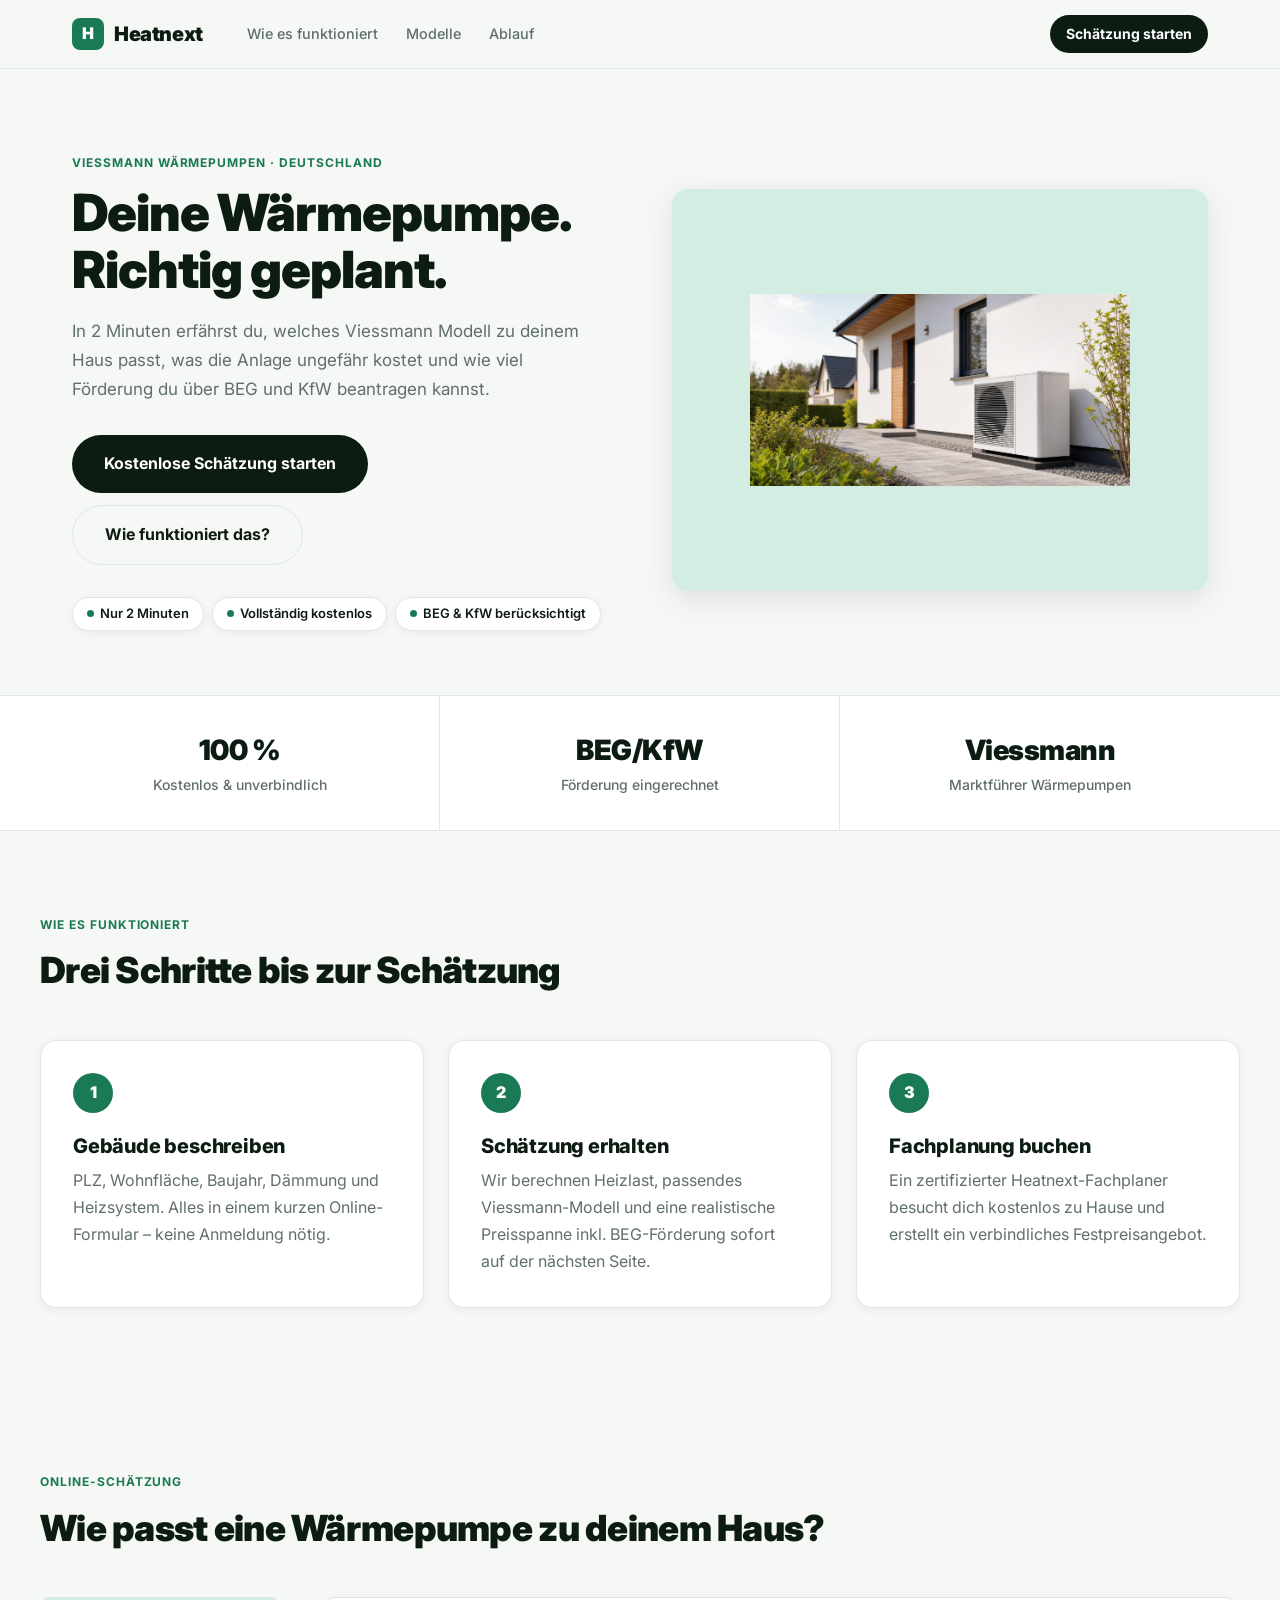
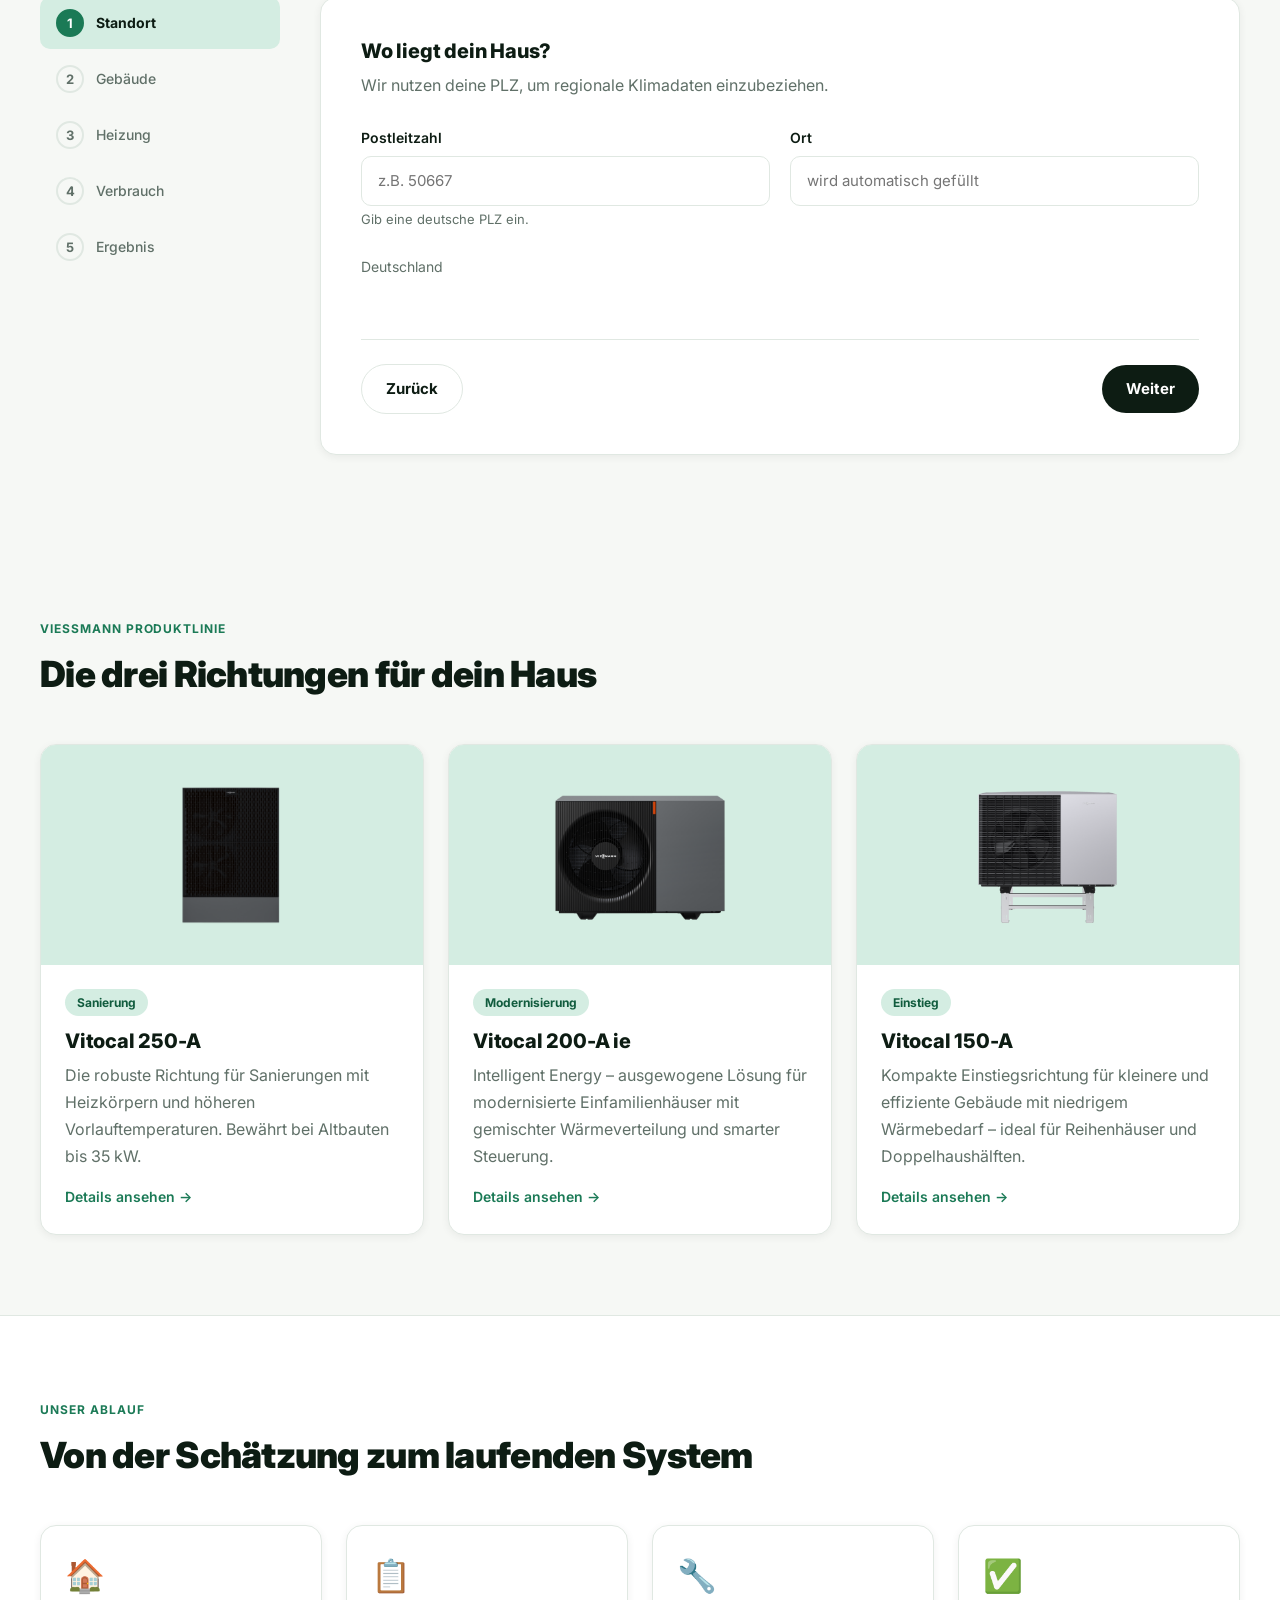
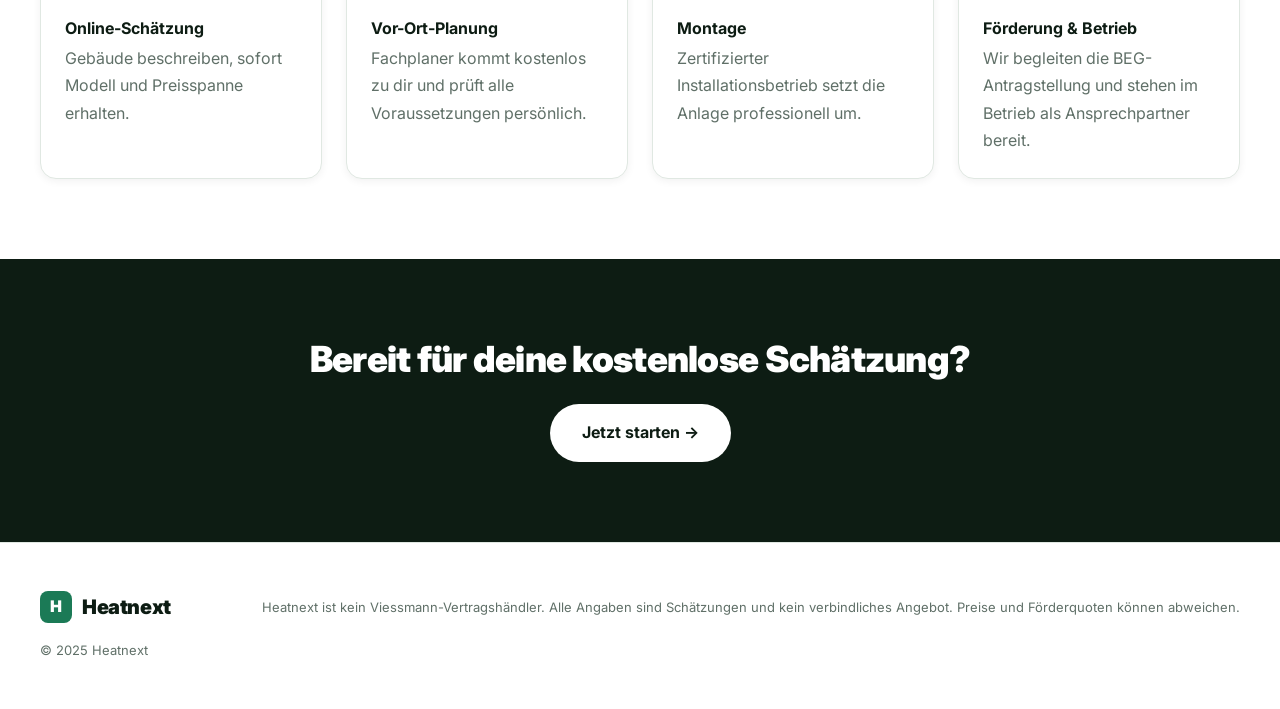
==== commit f9b7b23c: "Komplettes UI-Redesign: cleanes modernes Layout - Design-System: CSS Custom Properties, Inter-Font, " ====
--- a/index.html
+++ b/index.html
@@ -3,402 +3,444 @@
   <head>
     <meta charset="utf-8" />
     <meta name="viewport" content="width=device-width, initial-scale=1" />
-    <title>Heatnext | Viessmann Wärmepumpe für dein Zuhause</title>
-    <meta name="description" content="Erhalte in 2 Minuten eine ehrliche Einschätzung, ob und welche Viessmann Wärmepumpe zu deinem Haus passt – inklusive Kostenrahmen und Förderhinweisen." />
+    <title>Heatnext – Deine Wärmepumpe. Richtig geplant.</title>
+    <meta name="description" content="Kostenlose Online-Schätzung für Viessmann Wärmepumpen. In 2 Minuten erfahren, welches Modell zu deinem Haus passt und wie hoch die Förderung ausfällt." />
+    <link rel="stylesheet" href="https://fonts.bunny.net/css?family=inter:300,400,500,600,700,800,900&display=swap" />
     <link rel="stylesheet" href="styles.css" />
   </head>
   <body>
 
+    <!-- HEADER -->
     <header class="site-header">
-      <a class="brand" href="/" aria-label="Heatnext Startseite">
-        <span class="brand-mark">H</span>
-        <span>Heatnext</span>
-      </a>
-      <nav aria-label="Hauptnavigation">
-        <a href="#wie-es-funktioniert">So funktioniert's</a>
-        <a href="#modelle">Viessmann</a>
-        <a href="#check">Schätzung</a>
+      <nav class="nav-inner">
+        <a href="index.html" class="nav-logo">
+          <span class="nav-logo-chip">H</span>
+          Heatnext
+        </a>
+        <div class="nav-links">
+          <a href="#wie-es-funktioniert">Wie es funktioniert</a>
+          <a href="#modelle">Modelle</a>
+          <a href="#prozess">Ablauf</a>
+        </div>
+        <div class="nav-actions">
+          <a href="#estimator" class="btn btn-dark btn-sm">Schätzung starten</a>
+        </div>
       </nav>
-      <a class="btn btn-dark" href="#check">Schätzung starten</a>
     </header>
 
-    <main>
-
-      <!-- ── HERO ── -->
-      <section class="hero" aria-labelledby="hero-title">
-        <div class="hero-inner">
-          <div class="hero-copy">
-            <p class="kicker">Viessmann Wärmepumpen · Deutschland</p>
-            <h1 id="hero-title">Deine Wärme&shy;pumpe.<br>Richtig geplant.</h1>
-            <p class="hero-sub">
-              Erhalte in 2 Minuten eine realistische Einschätzung, welche Viessmann
-              Luft-Wasser-Wärmepumpe zu deinem Haus passt – mit Kostenrahmen, Fördercheck
-              und klaren nächsten Schritten.
-            </p>
-            <div class="hero-actions">
-              <a class="btn btn-green" href="#check">Kostenlose Schätzung starten</a>
-              <a class="btn btn-outline" href="#modelle">Modelle ansehen</a>
-            </div>
-            <ul class="hero-trust" aria-label="Kurzfakten">
-              <li><strong>2 min</strong><span>Online-Check</span></li>
-              <li><strong>100 %</strong><span>Kostenlos</span></li>
-              <li><strong>BEG/KfW</strong><span>Förder-Logik</span></li>
-            </ul>
-          </div>
-          <div class="hero-visual" aria-hidden="true">
-            <div class="hero-visual-inner">
-              <img src="assets/vitocal-250-a-unit.png" alt="" />
-              <div class="hero-model-badge">
-                <span>Empfohlen für Sanierungen</span>
-                <strong>Vitocal 250-A</strong>
+    <!-- HERO -->
+    <section class="hero">
+      <div class="hero-text">
+        <span class="kicker">Viessmann Wärmepumpen · Deutschland</span>
+        <h1>Deine Wärmepumpe.<br>Richtig geplant.</h1>
+        <p class="hero-sub">
+          In 2 Minuten erfährst du, welches Viessmann Modell zu deinem Haus passt, was die Anlage ungefähr kostet und wie viel Förderung du über BEG und KfW beantragen kannst.
+        </p>
+        <div class="hero-ctas">
+          <a href="#estimator" class="btn btn-dark btn-lg">Kostenlose Schätzung starten</a>
+          <a href="#wie-es-funktioniert" class="btn btn-outline btn-lg">Wie funktioniert das?</a>
+        </div>
+        <div class="trust-pills">
+          <span class="trust-pill"><span class="trust-pill-dot"></span>Nur 2 Minuten</span>
+          <span class="trust-pill"><span class="trust-pill-dot"></span>Vollständig kostenlos</span>
+          <span class="trust-pill"><span class="trust-pill-dot"></span>BEG &amp; KfW berücksichtigt</span>
+        </div>
+      </div>
+      <div class="hero-image-card">
+        <img src="assets/viessmann-waermepumpe-hero.png" alt="Viessmann Wärmepumpe im Garten" />
+      </div>
+    </section>
+
+    <!-- TRUST BAND -->
+    <div class="trust-band">
+      <div class="trust-band-inner">
+        <div class="trust-cell">
+          <span class="trust-cell-value">100 %</span>
+          <span class="trust-cell-label">Kostenlos &amp; unverbindlich</span>
+        </div>
+        <div class="trust-cell">
+          <span class="trust-cell-value">BEG/KfW</span>
+          <span class="trust-cell-label">Förderung eingerechnet</span>
+        </div>
+        <div class="trust-cell">
+          <span class="trust-cell-value">Viessmann</span>
+          <span class="trust-cell-label">Marktführer Wärmepumpen</span>
+        </div>
+      </div>
+    </div>
+
+    <!-- HOW IT WORKS -->
+    <section class="section" id="wie-es-funktioniert">
+      <div class="section-inner">
+        <div class="section-header">
+          <span class="kicker">Wie es funktioniert</span>
+          <h2>Drei Schritte bis zur Schätzung</h2>
+        </div>
+        <div class="hiw-grid">
+          <div class="hiw-card">
+            <div class="hiw-badge">1</div>
+            <h3>Gebäude beschreiben</h3>
+            <p>PLZ, Wohnfläche, Baujahr, Dämmung und Heizsystem. Alles in einem kurzen Online-Formular – keine Anmeldung nötig.</p>
+          </div>
+          <div class="hiw-card">
+            <div class="hiw-badge">2</div>
+            <h3>Schätzung erhalten</h3>
+            <p>Wir berechnen Heizlast, passendes Viessmann-Modell und eine realistische Preisspanne inkl. BEG-Förderung sofort auf der nächsten Seite.</p>
+          </div>
+          <div class="hiw-card">
+            <div class="hiw-badge">3</div>
+            <h3>Fachplanung buchen</h3>
+            <p>Ein zertifizierter Heatnext-Fachplaner besucht dich kostenlos zu Hause und erstellt ein verbindliches Festpreisangebot.</p>
+          </div>
+        </div>
+      </div>
+    </section>
+
+    <!-- ESTIMATOR -->
+    <section class="section estimator-section" id="estimator">
+      <div class="section-inner">
+        <div class="section-header">
+          <span class="kicker">Online-Schätzung</span>
+          <h2>Wie passt eine Wärmepumpe zu deinem Haus?</h2>
+        </div>
+
+        <form id="estimateForm" novalidate>
+          <div class="estimator-layout">
+
+            <!-- Sidebar -->
+            <div class="progress-sidebar">
+              <ol class="progress-steps">
+                <li class="progress-step is-active">
+                  <span class="progress-step-num">1</span>
+                  Standort
+                </li>
+                <li class="progress-step">
+                  <span class="progress-step-num">2</span>
+                  Gebäude
+                </li>
+                <li class="progress-step">
+                  <span class="progress-step-num">3</span>
+                  Heizung
+                </li>
+                <li class="progress-step">
+                  <span class="progress-step-num">4</span>
+                  Verbrauch
+                </li>
+                <li class="progress-step">
+                  <span class="progress-step-num">5</span>
+                  Ergebnis
+                </li>
+              </ol>
+            </div>
+
+            <!-- Form Card -->
+            <div class="form-card">
+
+              <!-- Step 1: Standort -->
+              <fieldset class="form-step is-active">
+                <h3>Wo liegt dein Haus?</h3>
+                <p>Wir nutzen deine PLZ, um regionale Klimadaten einzubeziehen.</p>
+
+                <div class="field-group field-group-2">
+                  <div>
+                    <label class="field-label" for="zip">Postleitzahl</label>
+                    <input class="field-input" type="text" id="zip" name="zip" inputmode="numeric" maxlength="5" placeholder="z.B. 50667" required />
+                    <span class="field-hint" id="zipHint">Gib eine deutsche PLZ ein.</span>
+                  </div>
+                  <div>
+                    <label class="field-label" for="city">Ort</label>
+                    <input class="field-input" type="text" id="city" name="city" placeholder="wird automatisch gefüllt" readonly required />
+                  </div>
+                </div>
+                <input type="hidden" name="state" id="state" />
+                <p id="locationSummary" style="font-size:0.875rem;color:var(--muted);margin-top:0.5rem;"></p>
+
+                <div id="estimateAddress" style="display:none;"></div>
+              </fieldset>
+
+              <!-- Step 2: Gebäude -->
+              <fieldset class="form-step">
+                <h3>Wie groß und alt ist dein Haus?</h3>
+                <p>Diese Angaben helfen, die Heizlast realistisch einzuschätzen.</p>
+
+                <div class="field-group field-group-2">
+                  <div>
+                    <label class="field-label" for="area">Wohnfläche (m²)</label>
+                    <input class="field-input" type="number" id="area" name="area" min="30" max="600" placeholder="z.B. 150" required />
+                  </div>
+                  <div>
+                    <label class="field-label" for="property">Haustyp</label>
+                    <select class="field-input" id="property" name="property" required>
+                      <option value="">Bitte wählen</option>
+                      <option value="single">Freistehendes Einfamilienhaus</option>
+                      <option value="dual">Doppelhaushälfte</option>
+                      <option value="row">Reihenhaus</option>
+                    </select>
+                  </div>
+                </div>
+
+                <div class="field-group">
+                  <div>
+                    <label class="field-label">Baujahr / Sanierungsstand</label>
+                    <div class="radio-group">
+                      <label class="radio-option">
+                        <input type="radio" name="year" value="old" required />
+                        <span class="radio-option-text">
+                          <strong>Vor 1980 – unsaniert</strong>
+                          <span>Massive Wände, kaum Dämmung, Einfachverglasung</span>
+                        </span>
+                      </label>
+                      <label class="radio-option">
+                        <input type="radio" name="year" value="mid" />
+                        <span class="radio-option-text">
+                          <strong>1980–2000 – teilsaniert</strong>
+                          <span>Einzelne Maßnahmen, z.B. neue Fenster oder Dachdämmung</span>
+                        </span>
+                      </label>
+                      <label class="radio-option">
+                        <input type="radio" name="year" value="new" />
+                        <span class="radio-option-text">
+                          <strong>2001–2015 – gut saniert</strong>
+                          <span>Mehrere Maßnahmen, WSchVO-Standard eingehalten</span>
+                        </span>
+                      </label>
+                      <label class="radio-option">
+                        <input type="radio" name="year" value="modern" />
+                        <span class="radio-option-text">
+                          <strong>Ab 2016 oder KfW-saniert</strong>
+                          <span>Niedrigenergie- oder Passivhausstandard</span>
+                        </span>
+                      </label>
+                    </div>
+                  </div>
+                </div>
+              </fieldset>
+
+              <!-- Step 3: Heizung -->
+              <fieldset class="form-step">
+                <h3>Wie heizt du aktuell?</h3>
+                <p>Die Art der Wärmeverteilung beeinflusst, welches Modell am besten passt.</p>
+
+                <div class="field-group">
+                  <div>
+                    <label class="field-label">Dämmstandard</label>
+                    <div class="radio-group">
+                      <label class="radio-option">
+                        <input type="radio" name="insulation" value="low" required />
+                        <span class="radio-option-text">
+                          <strong>Gering gedämmt</strong>
+                          <span>Keine oder kaum Dämmmaßnahmen durchgeführt</span>
+                        </span>
+                      </label>
+                      <label class="radio-option">
+                        <input type="radio" name="insulation" value="medium" />
+                        <span class="radio-option-text">
+                          <strong>Standard</strong>
+                          <span>Typische Dämmung, EnEV-Standard oder vergleichbar</span>
+                        </span>
+                      </label>
+                      <label class="radio-option">
+                        <input type="radio" name="insulation" value="high" />
+                        <span class="radio-option-text">
+                          <strong>Gut bis sehr gut gedämmt</strong>
+                          <span>KfW-Effizienzhaus 70 oder besser</span>
+                        </span>
+                      </label>
+                    </div>
+                  </div>
+                  <div>
+                    <label class="field-label">Wärmeabgabe</label>
+                    <div class="radio-group">
+                      <label class="radio-option">
+                        <input type="radio" name="emitters" value="radiators" required />
+                        <span class="radio-option-text">
+                          <strong>Heizkörper</strong>
+                          <span>Klassische Radiatoren, oft höhere Vorlauftemperatur nötig</span>
+                        </span>
+                      </label>
+                      <label class="radio-option">
+                        <input type="radio" name="emitters" value="mixed" />
+                        <span class="radio-option-text">
+                          <strong>Gemischt</strong>
+                          <span>Teils Heizkörper, teils Fußbodenheizung</span>
+                        </span>
+                      </label>
+                      <label class="radio-option">
+                        <input type="radio" name="emitters" value="floor" />
+                        <span class="radio-option-text">
+                          <strong>Fußbodenheizung</strong>
+                          <span>Flächenheizung mit niedrigem Vorlauf – ideal für Wärmepumpen</span>
+                        </span>
+                      </label>
+                    </div>
+                  </div>
+                </div>
+              </fieldset>
+
+              <!-- Step 4: Verbrauch -->
+              <fieldset class="form-step">
+                <h3>Wie viel Energie verbrauchst du?</h3>
+                <p>Der Jahresverbrauch präzisiert die Heizlastschätzung erheblich.</p>
+
+                <div class="field-group">
+                  <div>
+                    <label class="field-label" for="consumption">Jahresverbrauch Heizenergie (kWh)</label>
+                    <input class="field-input" type="number" id="consumption" name="consumption" min="3000" max="100000" placeholder="z.B. 22000" required />
+                    <span class="field-hint">Ablesbar vom Energieausweis oder der letzten Jahresrechnung deines Versorgers.</span>
+                  </div>
+                </div>
+              </fieldset>
+
+              <!-- Step 5: Ergebnis -->
+              <div class="form-step">
+                <div class="result-metrics">
+                  <div class="result-metric">
+                    <span class="result-metric-value" id="powerResult">–</span>
+                    <span class="result-metric-label">Geschätzte Heizlast</span>
+                  </div>
+                  <div class="result-metric">
+                    <span class="result-metric-value" id="costResult">–</span>
+                    <span class="result-metric-label">Investitionsrahmen</span>
+                  </div>
+                  <div class="result-metric">
+                    <span class="result-metric-value" id="fitResult">–</span>
+                    <span class="result-metric-label">Projekt-Eignung</span>
+                  </div>
+                </div>
+                <h4 id="resultTitle">Dein Ergebnis</h4>
+                <p id="resultCopy"></p>
+                <a href="estimate.html" class="btn btn-green btn-lg" id="toEstimatePage">Detaillierte Schätzung ansehen &rarr;</a>
               </div>
-            </div>
-          </div>
-        </div>
-      </section>
-
-      <!-- ── HOW IT WORKS ── -->
-      <section id="wie-es-funktioniert" class="how-section" aria-labelledby="how-title">
-        <div class="section-wrap">
-          <div class="section-head">
-            <p class="kicker">So funktioniert's</p>
-            <h2 id="how-title">Von der Idee zur richtigen Anlage.</h2>
-            <p class="section-sub">Drei Schritte – kein Fachwissen nötig.</p>
-          </div>
-          <ol class="how-steps">
-            <li class="how-step">
-              <div class="step-num">1</div>
-              <div>
-                <strong>Gebäude beschreiben</strong>
-                <p>PLZ, Wohnfläche, Baujahr, aktuelle Heizung – das war's. Keine technischen Vorkenntnisse nötig.</p>
+
+              <!-- Actions -->
+              <div class="form-actions">
+                <button type="button" class="btn btn-outline" id="backBtn" hidden>Zurück</button>
+                <button type="button" class="btn btn-dark" id="nextBtn">Weiter</button>
               </div>
-            </li>
-            <li class="how-step">
-              <div class="step-num">2</div>
-              <div>
-                <strong>Schätzung erhalten</strong>
-                <p>Wir zeigen dir, welche Viessmann Wärmepumpe naheliegt, welche Leistungsklasse passt und was das grob kostet.</p>
-              </div>
-            </li>
-            <li class="how-step">
-              <div class="step-num">3</div>
-              <div>
-                <strong>Beratung buchen</strong>
-                <p>Ein Fachplaner prüft Heizlast, Aufstellort, Schall und Förderung – damit das Projekt wirklich gelingt.</p>
-              </div>
-            </li>
-          </ol>
-        </div>
-      </section>
-
-      <!-- ── TRUST BAND ── -->
-      <div class="trust-band" aria-label="Vorteile">
-        <div>
-          <strong>Gebäude zuerst</strong>
-          <span>Fläche, Baujahr, Heizkörper und Verbrauch fließen direkt in die Schätzung ein.</span>
-        </div>
-        <div>
-          <strong>Deutschland-fit</strong>
-          <span>BEG/KfW-Fördercheck, Heizungstausch-Bonus und regionaler Partnertermin.</span>
-        </div>
-        <div>
-          <strong>Viessmann-Fokus</strong>
-          <span>Konkrete Empfehlungen für Vitocal 150-A, 200-A ie und 250-A.</span>
-        </div>
-      </div>
-
-      <!-- ── ESTIMATOR ── -->
-      <section id="check" class="estimator-section" aria-labelledby="check-title">
-        <div class="section-wrap">
-          <div class="section-head">
-            <p class="kicker">Online-Einschätzung</p>
-            <h2 id="check-title">Plane deine Wärmepumpe ohne Rätselraten.</h2>
-            <p class="section-sub">Für Ein- und Zweifamilienhäuser. Unverbindliche Vorabschätzung – keine finale Fachplanung.</p>
-          </div>
-
-          <div class="estimator-shell">
-            <aside class="progress-panel" aria-label="Schritte">
-              <div class="progress-step is-active" data-progress="0">
-                <span>1</span><p>Standort</p>
-              </div>
-              <div class="progress-step" data-progress="1">
-                <span>2</span><p>Gebäude</p>
-              </div>
-              <div class="progress-step" data-progress="2">
-                <span>3</span><p>Daten</p>
-              </div>
-              <div class="progress-step" data-progress="3">
-                <span>4</span><p>Heizung</p>
-              </div>
-              <div class="progress-step" data-progress="4">
-                <span>5</span><p>Ergebnis</p>
-              </div>
-            </aside>
-
-            <form class="estimator" id="estimateForm" novalidate>
-
-              <!-- Step 0: Location -->
-              <fieldset class="form-step is-active" data-step="0">
-                <legend>Wo soll die Wärmepumpe installiert werden?</legend>
-                <label>
-                  Postleitzahl
-                  <input name="zip" inputmode="numeric" pattern="[0-9]{5}" maxlength="5" placeholder="z. B. 50667" required />
-                </label>
-                <label>
-                  Ort
-                  <input name="city" id="cityInput" placeholder="wird automatisch ausgefüllt" readonly required />
-                  <span class="field-hint" id="zipHint">Gib eine deutsche PLZ ein.</span>
-                </label>
-                <label>
-                  Bundesland
-                  <select name="state" required>
-                    <option value="">Bitte auswählen</option>
-                    <option>Baden-Württemberg</option>
-                    <option>Bayern</option>
-                    <option>Berlin</option>
-                    <option>Brandenburg</option>
-                    <option>Bremen</option>
-                    <option>Hamburg</option>
-                    <option>Hessen</option>
-                    <option>Mecklenburg-Vorpommern</option>
-                    <option>Niedersachsen</option>
-                    <option>Nordrhein-Westfalen</option>
-                    <option>Rheinland-Pfalz</option>
-                    <option>Saarland</option>
-                    <option>Sachsen</option>
-                    <option>Sachsen-Anhalt</option>
-                    <option>Schleswig-Holstein</option>
-                    <option>Thüringen</option>
-                  </select>
-                </label>
-              </fieldset>
-
-              <!-- Step 1: Property type -->
-              <fieldset class="form-step" data-step="1">
-                <p class="step-kicker">Standort erkannt</p>
-                <div class="location-summary" aria-live="polite">
-                  <span id="locationSummary">Deutschland</span>
-                  <small>Nur für regionale Plausibilität und Förderhinweise.</small>
-                </div>
-                <legend>Welche Art von Haus?</legend>
-                <div class="choice-grid">
-                  <label class="choice-card">
-                    <input type="radio" name="property" value="single" required checked />
-                    <span class="choice-icon" aria-hidden="true">⌂</span>
-                    <strong>Einfamilienhaus</strong>
-                    <small>Freistehendes Haus mit eigener Heizungsanlage.</small>
-                  </label>
-                  <label class="choice-card">
-                    <input type="radio" name="property" value="row" required />
-                    <span class="choice-icon" aria-hidden="true">▦</span>
-                    <strong>Reihenhaus / Doppelhaushälfte</strong>
-                    <small>Schall und Abstand sind besonders wichtig.</small>
-                  </label>
-                  <label class="choice-card">
-                    <input type="radio" name="property" value="dual" required />
-                    <span class="choice-icon" aria-hidden="true">▥</span>
-                    <strong>Zweifamilienhaus</strong>
-                    <small>Mehr Fläche und Warmwasserbedarf für die Auslegung.</small>
-                  </label>
-                </div>
-              </fieldset>
-
-              <!-- Step 2: Building data -->
-              <fieldset class="form-step" data-step="2">
-                <legend>Welche Eckdaten hat das Gebäude?</legend>
-                <label>
-                  Wohnfläche
-                  <input name="area" type="number" min="60" max="420" value="150" required />
-                  <span class="unit">m²</span>
-                </label>
-                <label>
-                  Baujahr
-                  <select name="year" required>
-                    <option value="old">vor 1978</option>
-                    <option value="mid">1978 bis 1994</option>
-                    <option value="new" selected>1995 bis 2015</option>
-                    <option value="modern">ab 2016</option>
-                  </select>
-                </label>
-                <label>
-                  Dämmstandard
-                  <select name="insulation" required>
-                    <option value="low">kaum modernisiert</option>
-                    <option value="medium" selected>teilweise modernisiert</option>
-                    <option value="high">gut gedämmt</option>
-                  </select>
-                </label>
-              </fieldset>
-
-              <!-- Step 3: Heating data -->
-              <fieldset class="form-step" data-step="3">
-                <legend>Wie wird aktuell geheizt?</legend>
-                <label>
-                  Aktuelle Heizung
-                  <select name="heating" required>
-                    <option value="gas" selected>Gas</option>
-                    <option value="oil">Öl</option>
-                    <option value="electric">Nachtspeicher / Strom direkt</option>
-                    <option value="pellet">Pellet / Holz</option>
-                  </select>
-                </label>
-                <label>
-                  Wärmeverteilung
-                  <select name="emitters" required>
-                    <option value="radiators">Heizkörper</option>
-                    <option value="mixed" selected>Heizkörper und Fußbodenheizung</option>
-                    <option value="floor">Fußbodenheizung</option>
-                  </select>
-                </label>
-                <label>
-                  Jährlicher Verbrauch
-                  <input name="consumption" type="number" min="6000" max="60000" value="22000" required />
-                  <span class="unit">kWh</span>
-                </label>
-              </fieldset>
-
-              <!-- Step 4: Result -->
-              <section class="form-step result-step" data-step="4" aria-live="polite">
-                <p class="result-label">Deine erste Einschätzung</p>
-                <h3 id="resultTitle">Vitocal Empfehlung wird berechnet</h3>
-                <div class="result-grid">
-                  <div><span>Leistungsbereich</span><strong id="powerResult">–</strong></div>
-                  <div><span>Investition grob</span><strong id="costResult">–</strong></div>
-                  <div><span>Projekt-Fit</span><strong id="fitResult">–</strong></div>
-                </div>
-                <p id="resultCopy" class="result-copy"></p>
-                <a class="btn btn-green wide" id="toEstimateBtn" href="#">
-                  Detaillierte Schätzung ansehen →
-                </a>
-              </section>
-
-              <div class="form-actions">
-                <button class="btn btn-outline" type="button" id="backBtn" hidden>Zurück</button>
-                <button class="btn btn-green" type="button" id="nextBtn">Weiter</button>
-              </div>
-            </form>
-          </div>
-        </div>
-      </section>
-
-      <!-- ── MODELS ── -->
-      <section id="modelle" class="models-section" aria-labelledby="models-title">
-        <div class="section-wrap">
-          <div class="section-head">
-            <p class="kicker">Viessmann Fokus</p>
-            <h2 id="models-title">Vitocal Systeme für typische Wohnhäuser.</h2>
-            <p class="section-sub">Alle drei sind Luft-Wasser-Wärmepumpen von Viessmann. Welche passt, hängt von Gebäude, Verbrauch und Heizflächen ab.</p>
-          </div>
-          <div class="model-grid">
-            <button class="model-card" type="button" data-model="250">
-              <div class="model-img-wrap">
-                <img src="assets/vitocal-250-a-unit.png" alt="Vitocal 250-A Außengerät" />
-              </div>
-              <div class="model-body">
-                <span class="chip chip-green">Monoblock</span>
-                <h3>Vitocal 250-A</h3>
-                <p>Für Modernisierungen mit höherer Vorlauftemperatur und bestehender Heizkörperstruktur.</p>
-              </div>
-            </button>
-            <button class="model-card" type="button" data-model="200">
-              <div class="model-img-wrap">
-                <img src="assets/vitocal-200-a-ie-unit.png" alt="Vitocal 200-A ie Außengerät" />
-              </div>
-              <div class="model-body">
-                <span class="chip chip-blue">Intelligent Energy</span>
-                <h3>Vitocal 200-A ie</h3>
-                <p>Ausgewogene Lösung für gut vorbereitete Einfamilienhäuser mit gemischter Wärmeverteilung.</p>
-              </div>
-            </button>
-            <button class="model-card" type="button" data-model="150">
-              <div class="model-img-wrap">
-                <img src="assets/vitocal-150-a-unit.png" alt="Vitocal 150-A Außengerät" />
-              </div>
-              <div class="model-body">
-                <span class="chip chip-coral">Leise</span>
-                <h3>Vitocal 150-A</h3>
-                <p>Attraktiver Einstieg für kleinere Gebäude, Reihenhäuser und effiziente Sanierungsfälle.</p>
-              </div>
-            </button>
-          </div>
-        </div>
-      </section>
-
-      <!-- ── PROCESS ROADMAP ── -->
-      <section id="ablauf" class="process-section" aria-labelledby="process-title">
-        <div class="section-wrap">
-          <div class="section-head">
-            <p class="kicker">Nächste Schritte</p>
-            <h2 id="process-title">Vom Check zur installierten Anlage.</h2>
-          </div>
-          <ol class="process-grid">
-            <li>
-              <span class="process-num">01</span>
-              <strong>Online-Check</strong>
-              <p>Daten erfassen und erste Größenordnung erhalten.</p>
-            </li>
-            <li>
-              <span class="process-num">02</span>
-              <strong>Fachplanung</strong>
-              <p>Heizlast, Hydraulik, Schall und Aufstellort prüfen.</p>
-            </li>
-            <li>
-              <span class="process-num">03</span>
-              <strong>Förderung</strong>
-              <p>BEG/KfW-Förderfähigkeit und regionale Optionen vorbereiten.</p>
-            </li>
-            <li>
-              <span class="process-num">04</span>
-              <strong>Installation</strong>
-              <p>Viessmann System montieren, einregeln und dokumentieren.</p>
-            </li>
-          </ol>
-        </div>
-      </section>
-
-      <!-- ── CTA BAND ── -->
-      <section class="cta-band" aria-labelledby="cta-title">
-        <div class="section-wrap cta-inner">
-          <div>
-            <p class="kicker kicker-light">Bereit?</p>
-            <h2 id="cta-title">Starte jetzt deine kostenlose Schätzung.</h2>
-            <p>Keine Registrierung, kein Verkaufsgespräch – nur ehrliche Zahlen für dein Projekt.</p>
-          </div>
-          <a class="btn btn-green" href="#check">Schätzung starten →</a>
-        </div>
-      </section>
-
-    </main>
-
+            </div>
+          </div>
+        </form>
+      </div>
+    </section>
+
+    <!-- MODELS -->
+    <section class="section" id="modelle">
+      <div class="section-inner">
+        <div class="section-header">
+          <span class="kicker">Viessmann Produktlinie</span>
+          <h2>Die drei Richtungen für dein Haus</h2>
+        </div>
+        <div class="models-grid">
+          <article class="model-card" data-model="250" tabindex="0" role="button" aria-label="Details zur Vitocal 250-A anzeigen">
+            <div class="model-card-image">
+              <img src="assets/vitocal-250-a-unit.png" alt="Vitocal 250-A Außengerät" />
+            </div>
+            <div class="model-card-body">
+              <span class="model-chip">Sanierung</span>
+              <h3>Vitocal 250-A</h3>
+              <p>Die robuste Richtung für Sanierungen mit Heizkörpern und höheren Vorlauftemperaturen. Bewährt bei Altbauten bis 35 kW.</p>
+              <span class="model-card-link">Details ansehen &rarr;</span>
+            </div>
+          </article>
+          <article class="model-card" data-model="200" tabindex="0" role="button" aria-label="Details zur Vitocal 200-A ie anzeigen">
+            <div class="model-card-image">
+              <img src="assets/vitocal-200-a-ie-unit.png" alt="Vitocal 200-A ie Außengerät" />
+            </div>
+            <div class="model-card-body">
+              <span class="model-chip">Modernisierung</span>
+              <h3>Vitocal 200-A ie</h3>
+              <p>Intelligent Energy – ausgewogene Lösung für modernisierte Einfamilienhäuser mit gemischter Wärmeverteilung und smarter Steuerung.</p>
+              <span class="model-card-link">Details ansehen &rarr;</span>
+            </div>
+          </article>
+          <article class="model-card" data-model="150" tabindex="0" role="button" aria-label="Details zur Vitocal 150-A anzeigen">
+            <div class="model-card-image">
+              <img src="assets/vitocal-150-a-unit.png" alt="Vitocal 150-A Außengerät" />
+            </div>
+            <div class="model-card-body">
+              <span class="model-chip">Einstieg</span>
+              <h3>Vitocal 150-A</h3>
+              <p>Kompakte Einstiegsrichtung für kleinere und effiziente Gebäude mit niedrigem Wärmebedarf – ideal für Reihenhäuser und Doppelhaushälften.</p>
+              <span class="model-card-link">Details ansehen &rarr;</span>
+            </div>
+          </article>
+        </div>
+      </div>
+    </section>
+
+    <!-- PROCESS -->
+    <section class="section" id="prozess" style="background:var(--white);border-top:1px solid var(--border);">
+      <div class="section-inner">
+        <div class="section-header">
+          <span class="kicker">Unser Ablauf</span>
+          <h2>Von der Schätzung zum laufenden System</h2>
+        </div>
+        <div class="process-grid">
+          <div class="process-card">
+            <div class="process-icon">🏠</div>
+            <h4>Online-Schätzung</h4>
+            <p>Gebäude beschreiben, sofort Modell und Preisspanne erhalten.</p>
+          </div>
+          <div class="process-card">
+            <div class="process-icon">📋</div>
+            <h4>Vor-Ort-Planung</h4>
+            <p>Fachplaner kommt kostenlos zu dir und prüft alle Voraussetzungen persönlich.</p>
+          </div>
+          <div class="process-card">
+            <div class="process-icon">🔧</div>
+            <h4>Montage</h4>
+            <p>Zertifizierter Installationsbetrieb setzt die Anlage professionell um.</p>
+          </div>
+          <div class="process-card">
+            <div class="process-icon">✅</div>
+            <h4>Förderung &amp; Betrieb</h4>
+            <p>Wir begleiten die BEG-Antragstellung und stehen im Betrieb als Ansprechpartner bereit.</p>
+          </div>
+        </div>
+      </div>
+    </section>
+
+    <!-- CTA -->
+    <section class="cta-band">
+      <h2>Bereit für deine kostenlose Schätzung?</h2>
+      <a href="#estimator" class="btn btn-white btn-lg">Jetzt starten &rarr;</a>
+    </section>
+
+    <!-- FOOTER -->
     <footer class="site-footer">
       <div class="footer-inner">
-        <a class="brand" href="/" aria-label="Heatnext">
-          <span class="brand-mark">H</span>
-          <span>Heatnext</span>
+        <a href="index.html" class="nav-logo">
+          <span class="nav-logo-chip">H</span>
+          Heatnext
         </a>
-        <span class="footer-note">Unverbindliche Vorabschätzung. Keine finale Fachplanung.</span>
-        <span class="footer-legal">© 2025 Heatnext</span>
+        <p class="footer-note">Heatnext ist kein Viessmann-Vertragshändler. Alle Angaben sind Schätzungen und kein verbindliches Angebot. Preise und Förderquoten können abweichen.</p>
+        <p class="footer-note">&copy; 2025 Heatnext</p>
       </div>
     </footer>
 
-    <!-- Model detail modal -->
-    <div class="modal-backdrop" id="modelModal" hidden>
-      <section class="model-modal" role="dialog" aria-modal="true" aria-labelledby="modalTitle">
-        <button class="modal-close" type="button" aria-label="Fenster schließen">×</button>
-        <img class="modal-product-image" id="modalImage" alt="" />
-        <p class="kicker" id="modalEyebrow">Viessmann Vitocal</p>
+    <!-- MODEL MODAL -->
+    <div id="modelModal" class="modal" hidden role="dialog" aria-modal="true" aria-labelledby="modalTitle">
+      <div class="modal-box">
+        <button class="modal-close" aria-label="Schließen">&times;</button>
+        <div class="modal-image">
+          <img id="modalImage" src="" alt="" />
+        </div>
         <h2 id="modalTitle"></h2>
-        <p id="modalLead"></p>
-        <div class="modal-detail-grid">
-          <div><span>Typischer Einsatz</span><strong id="modalUse"></strong></div>
-          <div><span>Stärke</span><strong id="modalStrength"></strong></div>
-          <div><span>Planungshinweis</span><strong id="modalPlanning"></strong></div>
-        </div>
-        <p id="modalBody"></p>
-      </section>
+        <p id="modalLead" style="margin-top:0.75rem;font-size:1rem;color:var(--muted);"></p>
+        <dl class="modal-dl">
+          <dt>Einsatz</dt>
+          <dd id="modalUse"></dd>
+          <dt>Stärke</dt>
+          <dd id="modalStrength"></dd>
+          <dt>Planung</dt>
+          <dd id="modalPlanning"></dd>
+        </dl>
+        <p id="modalBody" style="font-size:0.9375rem;color:var(--muted);line-height:1.7;"></p>
+        <a href="#estimator" class="btn btn-green" style="margin-top:1.5rem;">Schätzung starten &rarr;</a>
+      </div>
     </div>
 
-    <script src="data/plz-de.js"></script>
+    <script src="data/de-postal-codes.js"></script>
     <script src="script.js"></script>
   </body>
 </html>
--- a/styles.css
+++ b/styles.css
@@ -1,1434 +1,1047 @@
-/* ─────────────────────────────────────────────
-   DESIGN TOKENS
-───────────────────────────────────────────── */
+/* === DESIGN TOKENS === */
 :root {
-  --ink:         #0f1f18;
-  --muted:       #5e6e65;
-  --line:        #d8e4db;
-  --paper:       #f5f8f4;
-  --white:       #ffffff;
-  --green:       #1a7a56;
-  --green-dark:  #0f5038;
-  --green-bg:    #eaf4ee;
-  --mint:        #d2eddf;
-  --dark:        #111e17;
-  --amber:       #f0b84d;
-  --coral:       #db6b53;
-  --blue:        #4a7a9b;
-  --blue-bg:     #dbeaf4;
-  --coral-bg:    #fce8e3;
-  --r:           18px;
-  --r-sm:        12px;
-  --shadow:      0 20px 60px rgba(15, 31, 24, 0.12);
-  --shadow-sm:   0 4px 18px rgba(15, 31, 24, 0.08);
-}
-
-/* ─────────────────────────────────────────────
-   RESET & BASE
-───────────────────────────────────────────── */
-*, *::before, *::after { box-sizing: border-box; }
-html { scroll-behavior: smooth; }
+  --bg: #f6f8f5;
+  --white: #fff;
+  --border: #e0e8e2;
+  --green: #1b7a56;
+  --green-dark: #115c3e;
+  --dark: #0d1c13;
+  --muted: #607068;
+  --mint: #d4ede2;
+  --radius-lg: 16px;
+  --radius-sm: 10px;
+  --radius-pill: 999px;
+  --shadow-card: 0 2px 8px rgba(0,0,0,0.06);
+  --shadow-modal: 0 8px 32px rgba(0,0,0,0.10);
+  --font: 'Inter', system-ui, sans-serif;
+}
+
+/* === RESET === */
+*, *::before, *::after { box-sizing: border-box; margin: 0; padding: 0; }
+html { font-size: 16px; -webkit-text-size-adjust: 100%; }
 body {
-  margin: 0;
-  background: var(--paper);
-  color: var(--ink);
-  font-family: Inter, ui-sans-serif, system-ui, -apple-system, "Segoe UI", sans-serif;
-  font-size: 1rem;
-  line-height: 1.55;
+  font-family: var(--font);
+  background: var(--bg);
+  color: var(--dark);
+  line-height: 1.6;
   -webkit-font-smoothing: antialiased;
 }
 img { display: block; max-width: 100%; }
 a { color: inherit; text-decoration: none; }
+ul, ol { list-style: none; }
 button, input, select, textarea { font: inherit; }
-h1, h2, h3, h4, p { margin-top: 0; }
-textarea { resize: vertical; }
-
-/* ─────────────────────────────────────────────
-   TYPOGRAPHY
-───────────────────────────────────────────── */
-h1 {
-  font-size: clamp(2.8rem, 6vw, 5.5rem);
-  font-weight: 900;
-  line-height: 0.97;
-  letter-spacing: -0.02em;
-  margin-bottom: 22px;
-}
-h2 {
-  font-size: clamp(2rem, 4vw, 3.6rem);
-  font-weight: 900;
-  line-height: 1.02;
-  letter-spacing: -0.015em;
-  margin-bottom: 14px;
-}
-h3 {
-  font-size: clamp(1.3rem, 2vw, 1.8rem);
-  font-weight: 900;
-  line-height: 1.15;
-  margin-bottom: 10px;
-}
-
+fieldset { border: none; }
+
+/* === TYPOGRAPHY === */
+h1 { font-size: clamp(2rem, 4vw, 3.25rem); font-weight: 900; letter-spacing: -0.02em; line-height: 1.1; }
+h2 { font-size: clamp(1.5rem, 3vw, 2.25rem); font-weight: 900; letter-spacing: -0.02em; line-height: 1.15; }
+h3 { font-size: 1.25rem; font-weight: 800; letter-spacing: -0.01em; line-height: 1.3; }
+h4 { font-size: 1rem; font-weight: 700; line-height: 1.4; }
+p { color: var(--muted); line-height: 1.7; }
 .kicker {
-  display: block;
-  margin-bottom: 14px;
-  color: var(--green);
-  font-size: 0.76rem;
-  font-weight: 900;
+  display: inline-block;
+  font-size: 0.75rem;
+  font-weight: 700;
   letter-spacing: 0.08em;
   text-transform: uppercase;
-}
-.kicker-light { color: rgba(255,255,255,0.7); }
-
-.section-sub {
-  color: var(--muted);
-  font-size: 1.05rem;
-  max-width: 640px;
-}
-
-/* ─────────────────────────────────────────────
-   LAYOUT HELPERS
-───────────────────────────────────────────── */
-.section-wrap {
-  width: min(1180px, calc(100% - 40px));
-  margin: 0 auto;
-}
-
-.section-head {
-  max-width: 720px;
-  margin-bottom: 48px;
-}
-
-/* ─────────────────────────────────────────────
-   BUTTONS
-───────────────────────────────────────────── */
+  color: var(--green);
+  margin-bottom: 0.75rem;
+}
+
+/* === BUTTONS === */
 .btn {
   display: inline-flex;
   align-items: center;
-  justify-content: center;
-  gap: 8px;
-  min-height: 50px;
-  padding: 12px 22px;
-  border: 0;
-  border-radius: var(--r-sm);
-  font-weight: 800;
-  font-size: 0.97rem;
+  gap: 0.5rem;
+  padding: 0.75rem 1.5rem;
+  border-radius: var(--radius-pill);
+  font-weight: 700;
+  font-size: 0.9375rem;
   cursor: pointer;
-  transition: transform 0.16s ease, box-shadow 0.16s ease, background 0.16s ease;
+  border: none;
+  transition: background 0.15s, transform 0.1s, opacity 0.15s;
   text-decoration: none;
-}
-.btn:hover { transform: translateY(-1px); }
-
+  white-space: nowrap;
+}
+.btn:active { transform: scale(0.98); }
+.btn-dark {
+  background: var(--dark);
+  color: var(--white);
+}
+.btn-dark:hover { background: #1a3324; }
 .btn-green {
   background: var(--green);
   color: var(--white);
-  box-shadow: 0 8px 24px rgba(26,122,86,0.28);
 }
 .btn-green:hover { background: var(--green-dark); }
-
-.btn-dark {
-  background: var(--ink);
-  color: var(--white);
-}
-.btn-dark:hover { background: #1c3326; }
-
 .btn-outline {
-  background: var(--white);
-  color: var(--ink);
-  border: 1.5px solid var(--line);
-}
-.btn-outline:hover { border-color: rgba(26,122,86,0.5); }
-
+  background: transparent;
+  color: var(--dark);
+  border: 1.5px solid var(--border);
+}
+.btn-outline:hover { border-color: var(--dark); }
 .btn-white {
   background: var(--white);
-  color: var(--ink);
-  border: 1.5px solid rgba(255,255,255,0.25);
-}
-.btn-white:hover { background: rgba(255,255,255,0.92); }
-
-.btn-sm { min-height: 38px; padding: 8px 16px; font-size: 0.88rem; }
-.wide { width: 100%; }
-
-/* ─────────────────────────────────────────────
-   SITE HEADER (landing)
-───────────────────────────────────────────── */
+  color: var(--dark);
+}
+.btn-white:hover { background: var(--mint); }
+.btn-lg { padding: 1rem 2rem; font-size: 1rem; }
+.btn-sm { padding: 0.5rem 1rem; font-size: 0.875rem; }
+
+/* === HEADER / NAVBAR === */
 .site-header {
-  position: fixed;
-  z-index: 30;
-  top: 0; left: 0; right: 0;
-  display: flex;
-  align-items: center;
-  justify-content: space-between;
-  gap: 24px;
-  padding: 16px clamp(18px, 4vw, 56px);
-  background: rgba(245,248,244,0.9);
-  border-bottom: 1px solid rgba(216,228,219,0.7);
-  backdrop-filter: blur(20px);
-}
-
-.site-header nav {
-  display: flex;
-  align-items: center;
-  gap: 24px;
-  color: var(--muted);
-  font-size: 0.93rem;
-  font-weight: 600;
-}
-.site-header nav a:hover { color: var(--ink); }
-
-/* ─────────────────────────────────────────────
-   BRAND MARK
-───────────────────────────────────────────── */
-.brand {
-  display: flex;
-  align-items: center;
-  gap: 10px;
+  position: sticky;
+  top: 0;
+  z-index: 100;
+  background: rgba(246,248,245,0.92);
+  backdrop-filter: blur(12px);
+  border-bottom: 1px solid var(--border);
+}
+.nav-inner {
+  max-width: 1200px;
+  margin: 0 auto;
+  padding: 0 2rem;
+  height: 68px;
+  display: flex;
+  align-items: center;
+  gap: 2rem;
+}
+.nav-logo {
+  display: flex;
+  align-items: center;
+  gap: 0.625rem;
   font-weight: 900;
-  font-size: 1.05rem;
-  color: var(--ink);
-}
-.brand-mark {
+  font-size: 1.25rem;
+  letter-spacing: -0.02em;
+  color: var(--dark);
+}
+.nav-logo-chip {
+  width: 32px;
+  height: 32px;
+  background: var(--green);
+  border-radius: 8px;
   display: grid;
   place-items: center;
-  width: 34px;
-  height: 34px;
-  border-radius: 8px;
-  background: var(--green);
-  color: var(--white);
+  color: #fff;
   font-weight: 900;
   font-size: 1rem;
   flex-shrink: 0;
 }
-
-/* ─────────────────────────────────────────────
-   HERO
-───────────────────────────────────────────── */
+.nav-links {
+  display: flex;
+  align-items: center;
+  gap: 0.25rem;
+  flex: 1;
+}
+.nav-links a {
+  padding: 0.4rem 0.75rem;
+  border-radius: var(--radius-pill);
+  font-size: 0.9rem;
+  font-weight: 500;
+  color: var(--muted);
+  transition: color 0.15s, background 0.15s;
+}
+.nav-links a:hover { color: var(--dark); background: var(--mint); }
+.nav-actions { margin-left: auto; }
+
+/* === HERO === */
 .hero {
-  padding: 130px clamp(18px, 5vw, 72px) 80px;
-  background: var(--white);
-  border-bottom: 1px solid var(--line);
-}
-.hero-inner {
-  display: grid;
-  grid-template-columns: 1fr 420px;
-  gap: 60px;
-  align-items: center;
-  max-width: 1180px;
+  max-width: 1200px;
   margin: 0 auto;
-}
+  padding: 5rem 2rem 4rem;
+  display: grid;
+  grid-template-columns: 1fr 1fr;
+  gap: 4rem;
+  align-items: center;
+}
+.hero-text h1 { color: var(--dark); margin-bottom: 1.25rem; }
 .hero-sub {
-  font-size: clamp(1.05rem, 1.8vw, 1.22rem);
-  color: #3a5044;
-  max-width: 580px;
-  margin-bottom: 32px;
-}
-.hero-actions {
-  display: flex;
+  max-width: 520px;
+  font-size: 1.0625rem;
+  margin-bottom: 2rem;
+}
+.hero-ctas {
+  display: flex;
+  gap: 0.75rem;
   flex-wrap: wrap;
-  gap: 12px;
-  margin-bottom: 36px;
-}
-.hero-trust {
-  display: flex;
-  gap: 24px;
-  list-style: none;
-  padding: 0;
-  margin: 0;
+  margin-bottom: 2rem;
+}
+.trust-pills {
+  display: flex;
+  gap: 0.5rem;
   flex-wrap: wrap;
 }
-.hero-trust li {
-  display: flex;
-  flex-direction: column;
-}
-.hero-trust strong {
-  font-size: 1.15rem;
-  font-weight: 900;
-  line-height: 1.1;
-}
-.hero-trust span {
-  font-size: 0.83rem;
-  color: var(--muted);
+.trust-pill {
+  display: inline-flex;
+  align-items: center;
+  gap: 0.375rem;
+  padding: 0.35rem 0.875rem;
+  background: var(--white);
+  border: 1px solid var(--border);
+  border-radius: var(--radius-pill);
+  font-size: 0.8125rem;
   font-weight: 600;
-}
-
-.hero-visual {
-  position: relative;
-}
-.hero-visual-inner {
-  position: relative;
-  background: var(--green-bg);
-  border: 1px solid var(--mint);
-  border-radius: var(--r);
-  padding: 32px;
+  color: var(--dark);
+  box-shadow: var(--shadow-card);
+}
+.trust-pill-dot {
+  width: 7px;
+  height: 7px;
+  border-radius: 50%;
+  background: var(--green);
+  flex-shrink: 0;
+}
+.hero-image-card {
+  background: var(--mint);
+  border-radius: var(--radius-lg);
+  overflow: hidden;
+  aspect-ratio: 4/3;
   display: flex;
   align-items: center;
   justify-content: center;
-  min-height: 420px;
-}
-.hero-visual-inner img {
-  width: 100%;
-  max-height: 340px;
-  object-fit: contain;
-}
-.hero-model-badge {
-  position: absolute;
-  bottom: 20px;
-  left: 20px;
-  background: var(--white);
-  border: 1px solid var(--line);
-  border-radius: var(--r-sm);
-  padding: 12px 16px;
-  box-shadow: var(--shadow-sm);
-}
-.hero-model-badge span {
-  display: block;
-  font-size: 0.75rem;
-  color: var(--muted);
-  font-weight: 700;
-  text-transform: uppercase;
-  letter-spacing: 0.05em;
-}
-.hero-model-badge strong {
-  display: block;
-  font-size: 1rem;
-  font-weight: 900;
-  margin-top: 3px;
-}
-
-/* ─────────────────────────────────────────────
-   HOW IT WORKS
-───────────────────────────────────────────── */
-.how-section {
-  padding: clamp(64px, 9vw, 100px) clamp(18px, 5vw, 72px);
-  background: var(--white);
-}
-.how-steps {
+  box-shadow: var(--shadow-modal);
+}
+.hero-image-card img { width: 80%; max-height: 80%; object-fit: contain; padding: 1.5rem; }
+
+/* === SECTION WRAPPER === */
+.section { padding: 5rem 2rem; }
+.section-inner { max-width: 1200px; margin: 0 auto; }
+.section-header { margin-bottom: 3rem; }
+.section-header h2 { margin-top: 0.25rem; }
+
+/* === HOW IT WORKS === */
+.hiw-grid {
   display: grid;
   grid-template-columns: repeat(3, 1fr);
-  gap: 24px;
-  list-style: none;
-  padding: 0;
-  margin: 0;
-  counter-reset: none;
-}
-.how-step {
-  display: flex;
-  gap: 18px;
-  align-items: flex-start;
-  padding: 28px;
-  border: 1px solid var(--line);
-  border-radius: var(--r);
-  background: var(--paper);
-}
-.how-step strong {
-  display: block;
-  font-size: 1.08rem;
-  font-weight: 900;
-  margin-bottom: 6px;
-}
-.how-step p {
-  color: var(--muted);
-  margin: 0;
-  font-size: 0.94rem;
-}
-.step-num {
-  flex-shrink: 0;
-  display: grid;
-  place-items: center;
+  gap: 1.5rem;
+}
+.hiw-card {
+  background: var(--white);
+  border: 1px solid var(--border);
+  border-radius: var(--radius-lg);
+  padding: 2rem;
+  box-shadow: var(--shadow-card);
+}
+.hiw-badge {
   width: 40px;
   height: 40px;
-  border-radius: 10px;
+  border-radius: 50%;
   background: var(--green);
-  color: var(--white);
+  color: #fff;
+  display: grid;
+  place-items: center;
   font-weight: 900;
-  font-size: 1.1rem;
-}
-
-/* ─────────────────────────────────────────────
-   TRUST BAND
-───────────────────────────────────────────── */
+  font-size: 1rem;
+  margin-bottom: 1.25rem;
+}
+.hiw-card h3 { color: var(--dark); margin-bottom: 0.5rem; }
+
+/* === TRUST BAND === */
 .trust-band {
+  background: var(--white);
+  border-top: 1px solid var(--border);
+  border-bottom: 1px solid var(--border);
+}
+.trust-band-inner {
+  max-width: 1200px;
+  margin: 0 auto;
   display: grid;
   grid-template-columns: repeat(3, 1fr);
-  gap: 1px;
-  background: var(--line);
-  border-top: 1px solid var(--line);
-  border-bottom: 1px solid var(--line);
-}
-.trust-band > div {
+}
+.trust-cell {
+  padding: 2rem;
+  text-align: center;
+  border-right: 1px solid var(--border);
+}
+.trust-cell:last-child { border-right: none; }
+.trust-cell-value {
+  display: block;
+  font-size: 1.75rem;
+  font-weight: 900;
+  letter-spacing: -0.02em;
+  color: var(--dark);
+}
+.trust-cell-label {
+  font-size: 0.875rem;
+  color: var(--muted);
+  font-weight: 500;
+}
+
+/* === ESTIMATOR SECTION === */
+.estimator-section { background: var(--bg); }
+.estimator-layout {
+  display: grid;
+  grid-template-columns: 240px 1fr;
+  gap: 2.5rem;
+  align-items: start;
+}
+.progress-sidebar {}
+.progress-steps {
   display: flex;
   flex-direction: column;
-  gap: 5px;
-  padding: 28px clamp(18px, 4vw, 46px);
-  background: var(--white);
-}
-.trust-band strong { font-size: 1rem; font-weight: 900; }
-.trust-band span { color: var(--muted); font-size: 0.91rem; }
-
-/* ─────────────────────────────────────────────
-   ESTIMATOR SECTION
-───────────────────────────────────────────── */
-.estimator-section {
-  padding: clamp(64px, 9vw, 110px) clamp(18px, 5vw, 72px);
-}
-
-.estimator-shell {
-  display: grid;
-  grid-template-columns: 260px minmax(0, 1fr);
-  gap: 20px;
-  max-width: 1100px;
-}
-
-/* Progress panel */
-.progress-panel {
-  align-self: start;
-  background: var(--white);
-  border: 1px solid var(--line);
-  border-radius: var(--r);
-  box-shadow: var(--shadow-sm);
-  padding: 14px;
-  display: grid;
-  gap: 6px;
+  gap: 0.25rem;
 }
 .progress-step {
-  display: grid;
-  grid-template-columns: 36px 1fr;
-  align-items: center;
-  gap: 10px;
-  padding: 10px 12px;
-  border-radius: var(--r-sm);
-  color: var(--muted);
-}
-.progress-step span {
+  display: flex;
+  align-items: center;
+  gap: 0.75rem;
+  padding: 0.75rem 1rem;
+  border-radius: var(--radius-sm);
+  font-size: 0.875rem;
+  font-weight: 500;
+  color: var(--muted);
+  cursor: default;
+  transition: background 0.15s, color 0.15s;
+}
+.progress-step-num {
+  width: 28px;
+  height: 28px;
+  border-radius: 50%;
+  border: 2px solid var(--border);
   display: grid;
   place-items: center;
+  font-size: 0.8125rem;
+  font-weight: 700;
+  flex-shrink: 0;
+  transition: border-color 0.15s, background 0.15s, color 0.15s;
+}
+.progress-step.is-active {
+  background: var(--mint);
+  color: var(--dark);
+  font-weight: 700;
+}
+.progress-step.is-active .progress-step-num {
+  background: var(--green);
+  border-color: var(--green);
+  color: #fff;
+}
+
+/* === FORM CARD === */
+.form-card {
+  background: var(--white);
+  border: 1px solid var(--border);
+  border-radius: var(--radius-lg);
+  box-shadow: var(--shadow-card);
+  padding: 2.5rem;
+}
+.form-step { display: none; }
+.form-step.is-active { display: block; }
+.form-step h3 { color: var(--dark); margin-bottom: 0.5rem; }
+.form-step > p { margin-bottom: 1.75rem; }
+
+.field-group {
+  display: grid;
+  gap: 1.25rem;
+  margin-bottom: 1.5rem;
+}
+.field-group-2 { grid-template-columns: 1fr 1fr; }
+
+.field-label {
+  display: block;
+  font-size: 0.875rem;
+  font-weight: 600;
+  color: var(--dark);
+  margin-bottom: 0.375rem;
+}
+.field-input {
+  width: 100%;
+  padding: 0.75rem 1rem;
+  border: 1.5px solid var(--border);
+  border-radius: var(--radius-sm);
+  background: var(--white);
+  color: var(--dark);
+  font-size: 0.9375rem;
+  transition: border-color 0.15s;
+  appearance: none;
+}
+.field-input:focus { outline: none; border-color: var(--green); }
+.field-input.is-invalid { border-color: #c0392b; }
+
+.field-hint {
+  margin-top: 0.375rem;
+  font-size: 0.8125rem;
+  color: var(--muted);
+}
+.field-hint.is-success { color: var(--green); }
+.field-hint.is-error { color: #c0392b; }
+
+.radio-group { display: grid; gap: 0.75rem; }
+.radio-option {
+  display: flex;
+  align-items: flex-start;
+  gap: 0.875rem;
+  padding: 1rem 1.25rem;
+  background: var(--white);
+  border: 1.5px solid var(--border);
+  border-radius: var(--radius-sm);
+  cursor: pointer;
+  transition: border-color 0.15s, background 0.15s;
+}
+.radio-option:has(input:checked) {
+  border-color: var(--green);
+  background: #f0faf5;
+}
+.radio-option input[type="radio"] { margin-top: 2px; accent-color: var(--green); }
+.radio-option-text strong { display: block; font-size: 0.9375rem; color: var(--dark); }
+.radio-option-text span { font-size: 0.8125rem; color: var(--muted); }
+
+.form-actions {
+  display: flex;
+  justify-content: space-between;
+  align-items: center;
+  margin-top: 2rem;
+  padding-top: 1.5rem;
+  border-top: 1px solid var(--border);
+  gap: 0.75rem;
+}
+
+/* === RESULT STEP === */
+.result-metrics {
+  display: grid;
+  grid-template-columns: repeat(3, 1fr);
+  gap: 1rem;
+  margin-bottom: 1.5rem;
+}
+.result-metric {
+  background: var(--bg);
+  border: 1px solid var(--border);
+  border-radius: var(--radius-sm);
+  padding: 1.25rem;
+  text-align: center;
+}
+.result-metric-value {
+  display: block;
+  font-size: 1.375rem;
+  font-weight: 900;
+  letter-spacing: -0.02em;
+  color: var(--dark);
+}
+.result-metric-label {
+  font-size: 0.8125rem;
+  color: var(--muted);
+}
+#resultTitle { color: var(--dark); margin-bottom: 0.75rem; font-size: 1.25rem; font-weight: 800; }
+#resultCopy { margin-bottom: 1.5rem; font-size: 0.9375rem; }
+
+/* === MODEL CARDS === */
+.models-grid {
+  display: grid;
+  grid-template-columns: repeat(3, 1fr);
+  gap: 1.5rem;
+}
+.model-card {
+  background: var(--white);
+  border: 1px solid var(--border);
+  border-radius: var(--radius-lg);
+  overflow: hidden;
+  box-shadow: var(--shadow-card);
+  cursor: pointer;
+  transition: box-shadow 0.15s, transform 0.15s;
+}
+.model-card:hover { box-shadow: var(--shadow-modal); transform: translateY(-2px); }
+.model-card-image {
+  background: var(--mint);
+  padding: 2rem;
+  display: flex;
+  align-items: center;
+  justify-content: center;
+  height: 220px;
+}
+.model-card-image img { max-height: 160px; object-fit: contain; }
+.model-card-body { padding: 1.5rem; }
+.model-chip {
+  display: inline-block;
+  padding: 0.25rem 0.75rem;
+  background: var(--mint);
+  color: var(--green-dark);
+  border-radius: var(--radius-pill);
+  font-size: 0.75rem;
+  font-weight: 700;
+  margin-bottom: 0.75rem;
+}
+.model-card-body h3 { color: var(--dark); margin-bottom: 0.5rem; }
+.model-card-link {
+  display: inline-flex;
+  align-items: center;
+  gap: 0.375rem;
+  font-size: 0.875rem;
+  font-weight: 600;
+  color: var(--green);
+  margin-top: 1rem;
+}
+
+/* === PROCESS === */
+.process-grid {
+  display: grid;
+  grid-template-columns: repeat(4, 1fr);
+  gap: 1.5rem;
+}
+.process-card {
+  padding: 1.5rem;
+  background: var(--white);
+  border: 1px solid var(--border);
+  border-radius: var(--radius-lg);
+  box-shadow: var(--shadow-card);
+}
+.process-icon { font-size: 2rem; margin-bottom: 1rem; }
+.process-card h4 { color: var(--dark); margin-bottom: 0.375rem; }
+
+/* === CTA BAND === */
+.cta-band {
+  background: var(--dark);
+  padding: 5rem 2rem;
+  text-align: center;
+}
+.cta-band h2 { color: var(--white); margin-bottom: 1.5rem; }
+
+/* === FOOTER === */
+.site-footer {
+  padding: 3rem 2rem;
+  border-top: 1px solid var(--border);
+  background: var(--white);
+}
+.footer-inner {
+  max-width: 1200px;
+  margin: 0 auto;
+  display: flex;
+  align-items: center;
+  justify-content: space-between;
+  gap: 1rem;
+  flex-wrap: wrap;
+}
+.footer-note { font-size: 0.8125rem; color: var(--muted); }
+
+/* === MODAL === */
+.modal {
+  position: fixed;
+  inset: 0;
+  z-index: 200;
+  background: rgba(13,28,19,0.55);
+  display: flex;
+  align-items: center;
+  justify-content: center;
+  padding: 1.5rem;
+}
+.modal[hidden] { display: none; }
+.modal-box {
+  background: var(--white);
+  border-radius: var(--radius-lg);
+  box-shadow: var(--shadow-modal);
+  max-width: 640px;
+  width: 100%;
+  max-height: 90vh;
+  overflow-y: auto;
+  padding: 2.5rem;
+  position: relative;
+}
+.modal-close {
+  position: absolute;
+  top: 1.25rem;
+  right: 1.25rem;
   width: 36px;
   height: 36px;
-  border-radius: 10px;
-  background: var(--paper);
+  border: none;
+  background: var(--bg);
+  border-radius: 50%;
+  display: grid;
+  place-items: center;
+  cursor: pointer;
+  font-size: 1.25rem;
+  color: var(--muted);
+}
+.modal-close:hover { background: var(--border); }
+.modal-image {
+  background: var(--mint);
+  border-radius: var(--radius-sm);
+  padding: 1.5rem;
+  display: flex;
+  justify-content: center;
+  margin-bottom: 1.5rem;
+}
+.modal-image img { max-height: 160px; object-fit: contain; }
+.modal-dl {
+  display: grid;
+  grid-template-columns: auto 1fr;
+  gap: 0.5rem 1rem;
+  margin: 1.25rem 0;
+  font-size: 0.9rem;
+}
+.modal-dl dt { font-weight: 700; color: var(--dark); }
+.modal-dl dd { color: var(--muted); }
+body.modal-open { overflow: hidden; }
+
+/* ============================================================
+   ESTIMATE PAGE
+   ============================================================ */
+
+.est-topbar {
+  position: sticky;
+  top: 0;
+  z-index: 100;
+  background: var(--white);
+  border-bottom: 1px solid var(--border);
+  padding: 0 2rem;
+  height: 60px;
+  display: flex;
+  align-items: center;
+  gap: 1.5rem;
+}
+.est-topbar-back {
+  display: inline-flex;
+  align-items: center;
+  gap: 0.375rem;
+  padding: 0.375rem 0.875rem;
+  background: var(--bg);
+  border: 1px solid var(--border);
+  border-radius: var(--radius-pill);
+  font-size: 0.8125rem;
+  font-weight: 600;
+  color: var(--muted);
+  white-space: nowrap;
+  transition: color 0.15s, border-color 0.15s;
+}
+.est-topbar-back:hover { color: var(--dark); border-color: var(--dark); }
+.est-topbar-logo {
+  position: absolute;
+  left: 50%;
+  transform: translateX(-50%);
   font-weight: 900;
+  font-size: 1.125rem;
+  letter-spacing: -0.02em;
+  color: var(--dark);
+  display: flex;
+  align-items: center;
+  gap: 0.5rem;
+  pointer-events: none;
+}
+.est-progress-bars {
+  margin-left: auto;
+  display: flex;
+  gap: 5px;
+  align-items: center;
+}
+.est-bar {
+  width: 40px;
+  height: 4px;
+  border-radius: 2px;
+  background: var(--green);
+}
+.est-bar.dim { background: rgba(27,122,86,0.25); }
+
+.est-main {
+  max-width: 1100px;
+  margin: 0 auto;
+  padding: 3rem 2rem 5rem;
+  display: flex;
+  flex-direction: column;
+  gap: 3rem;
+}
+
+.est-panel {
+  background: var(--white);
+  border: 1px solid var(--border);
+  border-radius: var(--radius-lg);
+  box-shadow: var(--shadow-card);
+  padding: 2.5rem;
+}
+
+.est-title-row { margin-bottom: 2rem; }
+.est-address {
   font-size: 0.9rem;
-}
-.progress-step p { margin: 0; font-weight: 800; font-size: 0.93rem; }
-.progress-step.is-active {
+  color: var(--muted);
+  margin-top: 0.375rem;
+}
+
+.est-hero-cols {
+  display: grid;
+  grid-template-columns: 65fr 35fr;
+  gap: 1.5rem;
+  align-items: start;
+}
+
+.est-product-card {
+  background: var(--bg);
+  border: 1px solid var(--border);
+  border-radius: var(--radius-lg);
+  overflow: hidden;
+}
+.est-product-image {
   background: var(--mint);
-  color: var(--ink);
-}
-.progress-step.is-active span {
-  background: var(--green);
+  padding: 2rem;
+  display: flex;
+  align-items: center;
+  justify-content: center;
+  height: 200px;
+}
+.est-product-image img { max-height: 140px; object-fit: contain; }
+.est-product-body { padding: 1.5rem; }
+.est-product-body h3 { color: var(--dark); margin-bottom: 0.5rem; font-size: 1.125rem; }
+.est-product-link {
+  display: inline-flex;
+  align-items: center;
+  gap: 0.375rem;
+  font-size: 0.8125rem;
+  font-weight: 600;
+  color: var(--green);
+  margin-top: 0.75rem;
+}
+
+.est-price-card {
+  background: var(--dark);
+  border-radius: var(--radius-lg);
+  padding: 2rem;
   color: var(--white);
-}
-
-/* Estimator form */
-.estimator {
-  background: var(--white);
-  border: 1px solid var(--line);
-  border-radius: var(--r);
-  box-shadow: var(--shadow);
-  padding: clamp(24px, 4vw, 42px);
-}
-.form-step {
-  display: none;
-  border: 0;
-  margin: 0;
+  display: flex;
+  flex-direction: column;
+  gap: 1rem;
+}
+.est-price-label {
+  font-size: 0.75rem;
+  font-weight: 700;
+  letter-spacing: 0.06em;
+  text-transform: uppercase;
+  opacity: 0.6;
+}
+.est-price-main {
+  font-size: clamp(1.5rem, 2.5vw, 2rem);
+  font-weight: 900;
+  letter-spacing: -0.02em;
+  line-height: 1.1;
+}
+.est-price-note { font-size: 0.8125rem; opacity: 0.6; }
+.est-price-divider { height: 1px; background: rgba(255,255,255,0.15); }
+.est-net-label { font-size: 0.875rem; opacity: 0.7; }
+.est-net-value {
+  font-size: 1.375rem;
+  font-weight: 900;
+  letter-spacing: -0.02em;
+}
+.est-price-card .btn { width: 100%; justify-content: center; margin-top: 0.5rem; }
+
+.est-config-cols {
+  display: grid;
+  grid-template-columns: 1fr 320px;
+  gap: 2rem;
+  align-items: start;
+}
+.est-options { display: flex; flex-direction: column; gap: 1.5rem; }
+.est-option-group {
+  background: var(--white);
+  border: 1px solid var(--border);
+  border-radius: var(--radius-lg);
+  padding: 1.75rem;
+}
+.est-option-group legend {
+  font-weight: 800;
+  font-size: 1rem;
+  color: var(--dark);
+  margin-bottom: 1rem;
+  float: none;
   padding: 0;
-}
-.form-step.is-active {
-  display: grid;
-  gap: 18px;
-}
-legend {
-  margin-bottom: 18px;
-  font-size: clamp(1.5rem, 3vw, 2.1rem);
+  width: 100%;
+}
+.est-options-grid { display: grid; gap: 0.75rem; }
+.hg-option,
+.est-option {
+  display: flex;
+  align-items: flex-start;
+  gap: 0.875rem;
+  padding: 1rem 1.25rem;
+  background: var(--white);
+  border: 1.5px solid var(--border);
+  border-radius: var(--radius-sm);
+  cursor: pointer;
+  transition: border-color 0.15s, background 0.15s;
+}
+.hg-option:has(input:checked),
+.est-option:has(input:checked) {
+  border-color: var(--green);
+  background: #f0faf5;
+}
+.hg-option input,
+.est-option input { margin-top: 2px; accent-color: var(--green); }
+.hg-option strong,
+.est-option strong { display: block; color: var(--dark); font-size: 0.9375rem; }
+.hg-option span,
+.est-option span { font-size: 0.8125rem; color: var(--muted); }
+
+.est-summary {
+  position: sticky;
+  top: 80px;
+  background: var(--white);
+  border: 1px solid var(--border);
+  border-radius: var(--radius-lg);
+  padding: 1.75rem;
+  box-shadow: var(--shadow-card);
+}
+.est-summary-label {
+  font-size: 0.75rem;
+  font-weight: 700;
+  letter-spacing: 0.06em;
+  text-transform: uppercase;
+  color: var(--muted);
+  margin-bottom: 0.375rem;
+}
+.est-summary-price {
+  font-size: 1.75rem;
   font-weight: 900;
-  line-height: 1.1;
-  letter-spacing: -0.01em;
-}
-.step-kicker {
-  margin: 0;
-  color: var(--green);
-  font-size: 0.76rem;
-  font-weight: 900;
+  letter-spacing: -0.02em;
+  color: var(--dark);
+  margin-bottom: 0.375rem;
+}
+.est-summary-sub { font-size: 0.8125rem; color: var(--muted); margin-bottom: 1.25rem; }
+.est-summary-dl {
+  display: grid;
+  grid-template-columns: auto 1fr;
+  gap: 0.375rem 1rem;
+  margin-bottom: 1.5rem;
+  font-size: 0.875rem;
+}
+.est-summary-dl dt { font-weight: 600; color: var(--dark); }
+.est-summary-dl dd { color: var(--muted); text-align: right; }
+.est-summary .btn { width: 100%; justify-content: center; margin-bottom: 0.75rem; }
+.est-summary-hint { font-size: 0.75rem; color: var(--muted); text-align: center; }
+
+.est-next-grid {
+  display: grid;
+  grid-template-columns: repeat(4, 1fr);
+  gap: 1.25rem;
+}
+.est-next-card {
+  background: var(--white);
+  border: 1px solid var(--border);
+  border-radius: var(--radius-lg);
+  padding: 1.5rem;
+}
+.est-next-icon { font-size: 2rem; margin-bottom: 1rem; }
+.est-next-card h4 { color: var(--dark); margin-bottom: 0.375rem; }
+
+/* ============================================================
+   CONSULTATION PAGE
+   ============================================================ */
+
+.dc-main {
+  max-width: 1100px;
+  margin: 0 auto;
+  padding: 3rem 2rem 5rem;
+  display: grid;
+  grid-template-columns: 70fr 30fr;
+  gap: 3rem;
+  align-items: start;
+}
+
+.dc-left {}
+.dc-kicker { margin-bottom: 0.25rem; }
+.dc-intro { margin-bottom: 2.5rem; font-size: 1.0625rem; }
+
+.dc-section { margin-bottom: 2.5rem; }
+.dc-section-title {
+  font-size: 0.875rem;
+  font-weight: 700;
+  letter-spacing: 0.06em;
   text-transform: uppercase;
-  letter-spacing: 0.08em;
-}
-.location-summary {
-  display: grid;
-  gap: 3px;
-  width: fit-content;
-  padding: 12px 16px;
-  border: 1px solid var(--line);
-  border-radius: var(--r-sm);
-  background: var(--paper);
-}
-.location-summary span { font-weight: 900; }
-.location-summary small { color: var(--muted); font-size: 0.83rem; }
-
-/* Choice cards */
-.choice-grid { display: grid; gap: 12px; }
-.choice-card {
-  display: grid;
-  grid-template-columns: 48px 1fr;
-  gap: 4px 14px;
-  align-items: center;
-  min-height: 100px;
-  padding: 16px;
-  border: 2px solid var(--line);
-  border-radius: var(--r);
-  background: var(--white);
-  cursor: pointer;
-  transition: border-color 0.15s, box-shadow 0.15s, transform 0.15s;
-}
-.choice-card:hover {
-  border-color: rgba(26,122,86,0.4);
-  transform: translateY(-1px);
-  box-shadow: var(--shadow-sm);
-}
-.choice-card input {
-  position: absolute;
-  width: 1px; height: 1px;
-  opacity: 0; pointer-events: none;
-}
-.choice-card:has(input:checked) {
-  border-color: var(--green);
-  background: #f0faf4;
-  box-shadow: 0 0 0 4px rgba(26,122,86,0.1);
-}
-.choice-icon {
-  grid-row: span 2;
-  display: grid;
-  place-items: center;
+  color: var(--muted);
+  margin-bottom: 1rem;
+  padding-bottom: 0.5rem;
+  border-bottom: 1px solid var(--border);
+}
+
+.dc-address-card {
+  background: var(--bg);
+  border: 1px solid var(--border);
+  border-radius: var(--radius-sm);
+  padding: 1rem 1.25rem;
+  font-size: 0.9375rem;
+  color: var(--muted);
+  margin-bottom: 1rem;
+}
+
+.dc-product-card {
+  background: var(--white);
+  border: 1px solid var(--border);
+  border-radius: var(--radius-lg);
+  padding: 1.5rem;
+  display: flex;
+  gap: 1.25rem;
+  align-items: flex-start;
+}
+.dc-product-icon {
   width: 48px;
   height: 48px;
-  border-radius: 10px;
   background: var(--mint);
-  color: var(--green-dark);
-  font-size: 1.4rem;
-}
-.choice-card strong { font-size: 1rem; }
-.choice-card small { color: var(--muted); font-size: 0.84rem; }
-
-/* Inputs */
-label {
-  position: relative;
-  display: grid;
-  gap: 7px;
-  color: var(--ink);
+  border-radius: var(--radius-sm);
+  display: grid;
+  place-items: center;
+  flex-shrink: 0;
+  color: var(--green);
+}
+.dc-product-icon svg { width: 24px; height: 24px; }
+.dc-product-info { flex: 1; }
+.dc-product-title { font-weight: 800; font-size: 1rem; color: var(--dark); margin-bottom: 0.5rem; }
+.dc-product-free {
+  font-size: 1rem;
   font-weight: 800;
-  font-size: 0.93rem;
-}
-input:not([type="radio"]):not([type="checkbox"]),
-select,
-textarea {
+  color: var(--green);
+  white-space: nowrap;
+}
+
+.dc-checklist { display: flex; flex-direction: column; gap: 0.375rem; margin-top: 0.625rem; }
+.dc-check {
+  display: flex;
+  align-items: center;
+  gap: 0.625rem;
+  font-size: 0.875rem;
+  color: var(--muted);
+}
+.dc-check-icon {
+  width: 18px;
+  height: 18px;
+  border-radius: 50%;
+  background: var(--mint);
+  color: var(--green);
+  display: grid;
+  place-items: center;
+  flex-shrink: 0;
+  font-size: 0.6875rem;
+  font-weight: 700;
+}
+
+.dc-price-table {
   width: 100%;
-  min-height: 50px;
-  border: 1.5px solid var(--line);
-  border-radius: var(--r-sm);
-  background: var(--paper);
-  color: var(--ink);
-  padding: 0 14px;
-  outline: none;
-  transition: border-color 0.15s, box-shadow 0.15s;
-}
-textarea { padding: 12px 14px; min-height: auto; }
-input:focus, select:focus, textarea:focus {
-  border-color: var(--green);
-  box-shadow: 0 0 0 4px rgba(26,122,86,0.1);
-  background: var(--white);
-}
-input[readonly] { background: #edf4f0; color: var(--ink); }
-input.is-invalid {
-  border-color: var(--coral);
-  box-shadow: 0 0 0 4px rgba(219,107,83,0.1);
-}
-.unit {
-  position: absolute;
-  right: 14px;
-  bottom: 14px;
-  color: var(--muted);
-  font-size: 0.86rem;
-  font-weight: 800;
-}
-.field-hint { color: var(--muted); font-size: 0.84rem; font-weight: 600; }
-.field-hint.is-success { color: var(--green); }
-.field-hint.is-error { color: var(--coral); }
-
-/* Form actions */
-.form-actions {
-  display: flex;
-  justify-content: space-between;
-  gap: 12px;
-  margin-top: 28px;
-}
-
-/* Result step */
-.result-step { gap: 22px !important; }
-.result-label {
-  margin: 0;
-  color: var(--green);
-  font-size: 0.76rem;
+  border-collapse: collapse;
+  margin-top: 1rem;
+  font-size: 0.9375rem;
+}
+.dc-price-table tr td { padding: 0.625rem 0; border-bottom: 1px solid var(--border); color: var(--muted); }
+.dc-price-table tr:last-child td { border-bottom: none; font-weight: 800; color: var(--dark); }
+.dc-price-table .dc-price-right { text-align: right; }
+
+.dc-form { display: flex; flex-direction: column; gap: 1.25rem; }
+.dc-checkbox-row {
+  display: flex;
+  align-items: flex-start;
+  gap: 0.75rem;
+  padding: 1rem 1.25rem;
+  background: var(--bg);
+  border: 1.5px solid var(--border);
+  border-radius: var(--radius-sm);
+}
+.dc-checkbox-row input[type="checkbox"] { margin-top: 2px; accent-color: var(--green); flex-shrink: 0; }
+.dc-checkbox-row label { font-size: 0.9rem; color: var(--dark); font-weight: 500; }
+.dc-field-row { display: grid; grid-template-columns: 1fr 1fr; gap: 1rem; }
+.dc-form .field-label { color: var(--dark); }
+.dc-form-actions {
+  display: flex;
+  gap: 0.75rem;
+  flex-wrap: wrap;
+  margin-top: 0.5rem;
+}
+
+.dc-success {
+  text-align: center;
+  padding: 3rem 2rem;
+}
+.dc-success-icon {
+  width: 64px;
+  height: 64px;
+  background: var(--mint);
+  border-radius: 50%;
+  display: grid;
+  place-items: center;
+  font-size: 1.75rem;
+  margin: 0 auto 1.5rem;
+}
+.dc-success h2 { color: var(--dark); margin-bottom: 0.75rem; }
+
+.dc-right { position: sticky; top: 80px; }
+.dc-sidebar-panel {
+  background: var(--white);
+  border: 1px solid var(--border);
+  border-radius: var(--radius-lg);
+  overflow: hidden;
+  box-shadow: var(--shadow-card);
+  margin-bottom: 1.5rem;
+}
+.dc-sidebar-image {
+  background: var(--mint);
+  padding: 1.5rem;
+  display: flex;
+  align-items: center;
+  justify-content: center;
+  height: 160px;
+}
+.dc-sidebar-image img { max-height: 110px; object-fit: contain; }
+.dc-sidebar-body { padding: 1.5rem; }
+.dc-sidebar-body h3 { color: var(--dark); margin-bottom: 1rem; font-size: 1rem; }
+.dc-sidebar-dl {
+  display: grid;
+  grid-template-columns: auto 1fr;
+  gap: 0.375rem 0.75rem;
+  font-size: 0.875rem;
+}
+.dc-sidebar-dl dt { font-weight: 600; color: var(--dark); }
+.dc-sidebar-dl dd { color: var(--muted); text-align: right; }
+
+.dc-trust-items { display: flex; flex-direction: column; gap: 0.75rem; }
+.dc-trust-item {
+  background: var(--white);
+  border: 1px solid var(--border);
+  border-radius: var(--radius-sm);
+  padding: 1rem 1.25rem;
+  display: flex;
+  align-items: center;
+  gap: 0.875rem;
+}
+.dc-trust-num {
+  font-size: 1.25rem;
   font-weight: 900;
-  text-transform: uppercase;
-  letter-spacing: 0.08em;
-}
-.result-grid {
-  display: grid;
-  grid-template-columns: repeat(3, 1fr);
-  gap: 12px;
-}
-.result-grid > div {
-  padding: 16px;
-  border-radius: var(--r-sm);
-  background: var(--paper);
-  border: 1px solid var(--line);
-}
-.result-grid span {
-  display: block;
-  color: var(--muted);
-  font-size: 0.82rem;
-  font-weight: 800;
-  text-transform: uppercase;
-  letter-spacing: 0.04em;
-  margin-bottom: 6px;
-}
-.result-grid strong {
-  display: block;
-  font-size: 1.2rem;
-  font-weight: 900;
-}
-.result-copy { color: var(--muted); font-size: 0.93rem; margin: 0; }
-
-/* ─────────────────────────────────────────────
-   MODEL CARDS
-───────────────────────────────────────────── */
-.models-section {
-  padding: clamp(64px, 9vw, 110px) clamp(18px, 5vw, 72px);
-  background: var(--white);
-}
-.model-grid {
-  display: grid;
-  grid-template-columns: repeat(3, 1fr);
-  gap: 20px;
-}
-.model-card {
-  background: var(--white);
-  border: 1.5px solid var(--line);
-  border-radius: var(--r);
-  box-shadow: var(--shadow-sm);
-  padding: 0;
-  cursor: pointer;
-  text-align: left;
-  color: var(--ink);
-  overflow: hidden;
-  transition: border-color 0.15s, box-shadow 0.15s, transform 0.15s;
-}
-.model-card:hover {
-  border-color: rgba(26,122,86,0.5);
-  box-shadow: var(--shadow);
-  transform: translateY(-2px);
-}
-.model-img-wrap {
-  background: var(--paper);
-  padding: 24px;
-  display: flex;
-  align-items: center;
-  justify-content: center;
-  aspect-ratio: 4/3;
-}
-.model-img-wrap img {
-  max-height: 200px;
-  width: 100%;
-  object-fit: contain;
-}
-.model-body { padding: 22px 24px 24px; }
-.model-body h3 { font-size: 1.25rem; margin-bottom: 8px; }
-.model-body p { color: var(--muted); font-size: 0.93rem; margin: 0; }
-
-.chip {
-  display: inline-flex;
-  align-items: center;
-  border-radius: 999px;
-  padding: 5px 12px;
-  font-size: 0.75rem;
-  font-weight: 900;
-  text-transform: uppercase;
-  letter-spacing: 0.04em;
-  margin-bottom: 12px;
-}
-.chip-green { background: var(--mint); color: var(--green-dark); }
-.chip-blue  { background: var(--blue-bg); color: var(--blue); }
-.chip-coral { background: var(--coral-bg); color: var(--coral); }
-
-/* ─────────────────────────────────────────────
-   PROCESS SECTION
-───────────────────────────────────────────── */
-.process-section {
-  padding: clamp(64px, 9vw, 110px) clamp(18px, 5vw, 72px);
-}
-.process-grid {
-  display: grid;
-  grid-template-columns: repeat(4, 1fr);
-  gap: 1px;
-  background: var(--line);
-  border: 1px solid var(--line);
-  border-radius: var(--r);
-  overflow: hidden;
-  list-style: none;
-  padding: 0;
-  margin: 0;
-}
-.process-grid li {
-  background: var(--white);
-  padding: 28px 24px;
-  display: flex;
-  flex-direction: column;
-  gap: 8px;
-}
-.process-num {
-  font-size: 0.76rem;
-  font-weight: 900;
-  color: var(--green);
-  letter-spacing: 0.08em;
-  text-transform: uppercase;
-}
-.process-grid strong { font-size: 1.05rem; font-weight: 900; }
-.process-grid p { color: var(--muted); font-size: 0.91rem; margin: 0; }
-
-/* ─────────────────────────────────────────────
-   CTA BAND
-───────────────────────────────────────────── */
-.cta-band {
-  background: var(--dark);
-  color: var(--white);
-  padding: clamp(56px, 8vw, 90px) clamp(18px, 5vw, 72px);
-}
-.cta-inner {
-  display: flex;
-  align-items: center;
-  justify-content: space-between;
-  gap: 32px;
-  flex-wrap: wrap;
-}
-.cta-band h2 { color: var(--white); margin-bottom: 10px; }
-.cta-band p { color: rgba(255,255,255,0.62); margin: 0; max-width: 560px; }
-
-/* ─────────────────────────────────────────────
-   SITE FOOTER
-───────────────────────────────────────────── */
-.site-footer {
-  border-top: 1px solid var(--line);
-  background: var(--white);
-  padding: 28px clamp(18px, 5vw, 72px);
-}
-.footer-inner {
-  display: flex;
-  align-items: center;
-  justify-content: space-between;
-  gap: 18px;
-  max-width: 1180px;
-  margin: 0 auto;
-  flex-wrap: wrap;
-}
-.footer-note, .footer-legal {
-  color: var(--muted);
-  font-size: 0.85rem;
-}
-
-/* ─────────────────────────────────────────────
-   MODEL MODAL
-───────────────────────────────────────────── */
-.modal-backdrop {
-  position: fixed;
-  z-index: 50;
-  inset: 0;
-  display: grid;
-  place-items: center;
-  padding: 24px;
-  background: rgba(15,31,24,0.5);
-  backdrop-filter: blur(8px);
-}
-.modal-backdrop[hidden] { display: none; }
-.model-modal {
-  position: relative;
-  width: min(800px, 100%);
-  max-height: min(780px, calc(100vh - 48px));
-  overflow: auto;
-  border-radius: var(--r);
-  background: var(--white);
-  padding: clamp(24px, 4vw, 44px);
-  box-shadow: 0 30px 100px rgba(0,0,0,0.28);
-}
-.modal-product-image {
-  display: block;
-  width: calc(100% + clamp(48px, 8vw, 88px));
-  max-width: none;
-  aspect-ratio: 16/9;
-  object-fit: contain;
-  margin: calc(-1 * clamp(24px, 4vw, 44px)) calc(-1 * clamp(24px, 4vw, 44px)) 28px;
-  padding: 24px;
-  border-radius: var(--r) var(--r) 0 0;
-  background: var(--paper);
-}
-.modal-close {
-  position: absolute;
-  top: 16px; right: 16px;
-  display: grid;
-  place-items: center;
-  width: 42px; height: 42px;
-  border: 1.5px solid var(--line);
-  border-radius: var(--r-sm);
-  background: var(--paper);
-  color: var(--ink);
-  cursor: pointer;
-  font-size: 1.5rem;
-  line-height: 1;
-}
-.modal-close:hover { border-color: var(--green); }
-.model-modal h2 {
-  max-width: 640px;
-  padding-right: 48px;
-  font-size: clamp(1.9rem, 4vw, 3rem);
-}
-.modal-detail-grid {
-  display: grid;
-  grid-template-columns: repeat(3, 1fr);
-  gap: 12px;
-  margin: 22px 0;
-}
-.modal-detail-grid > div {
-  display: grid;
-  gap: 5px;
-  padding: 16px;
-  border: 1px solid var(--line);
-  border-radius: var(--r-sm);
-  background: var(--paper);
-}
-.modal-detail-grid span { color: var(--muted); font-size: 0.82rem; font-weight: 800; }
-.modal-detail-grid strong { line-height: 1.3; }
-
-/* ─────────────────────────────────────────────
-   ESTIMATE PAGE (est-body)
-───────────────────────────────────────────── */
-.est-body {
-  background: var(--paper);
-  color: var(--ink);
-}
-
-/* Topbar */
-.est-topbar {
-  position: sticky;
-  z-index: 30;
-  top: 0;
-  display: flex;
-  align-items: center;
-  justify-content: space-between;
-  gap: 16px;
-  padding: 16px clamp(18px, 5vw, 64px);
-  background: rgba(245,248,244,0.94);
-  border-bottom: 1px solid var(--line);
-  backdrop-filter: blur(18px);
-}
-.est-back {
-  display: flex;
-  align-items: center;
-  gap: 6px;
-  font-size: 0.9rem;
-  font-weight: 800;
-  color: var(--muted);
-  padding: 8px 14px;
-  border: 1.5px solid var(--line);
-  border-radius: 999px;
-  background: var(--white);
-  transition: color 0.15s, border-color 0.15s;
-}
-.est-back:hover { color: var(--ink); border-color: var(--ink); }
-
-.est-progress {
-  display: flex;
-  gap: 6px;
-}
-.est-progress span {
-  width: 36px;
-  height: 7px;
-  border-radius: 999px;
-  background: var(--line);
-}
-.est-progress .is-done { background: var(--green); }
-.est-progress .is-active {
-  background: var(--green);
-  opacity: 0.5;
-}
-
-/* Page wrapper */
-.est-page {
-  display: grid;
-  gap: 24px;
-  width: min(1160px, calc(100% - 32px));
-  margin: 0 auto;
-  padding: clamp(28px, 5vw, 52px) 0 80px;
-}
-
-/* Panels */
-.est-panel {
-  background: var(--white);
-  border: 1px solid var(--line);
-  border-radius: var(--r);
-  box-shadow: var(--shadow);
-  padding: clamp(22px, 4vw, 40px);
-}
-
-.est-section-head {
-  max-width: 780px;
-  margin-bottom: 28px;
-}
-
-/* Title row */
-.est-title-row {
-  display: flex;
-  align-items: flex-start;
-  justify-content: space-between;
-  gap: 24px;
-  margin-bottom: 28px;
-}
-.est-title-copy h1 {
-  font-size: clamp(2.2rem, 4vw, 4.2rem);
-  max-width: 720px;
-}
-.est-address { color: var(--muted); margin: 0; font-size: 0.97rem; }
-
-.est-badge {
-  flex-shrink: 0;
-  border: 1px solid var(--line);
-  border-radius: var(--r);
-  background: var(--green-bg);
-  padding: 18px 22px;
-  min-width: 160px;
-  text-align: center;
-}
-.est-badge span {
-  display: block;
-  color: var(--muted);
-  font-size: 0.78rem;
-  font-weight: 850;
-  text-transform: uppercase;
-  letter-spacing: 0.06em;
-  margin-bottom: 6px;
-}
-.est-badge strong {
-  display: block;
-  font-size: 1.6rem;
-  font-weight: 900;
-  line-height: 1;
-  color: var(--green-dark);
-}
-.est-badge small {
-  display: block;
-  font-size: 0.8rem;
-  color: var(--green);
-  font-weight: 800;
-  margin-top: 5px;
-}
-
-/* Result grid */
-.est-result-grid {
-  display: grid;
-  grid-template-columns: 1fr 320px;
-  gap: 18px;
-}
-
-/* Product card */
-.est-product-card {
-  display: grid;
-  grid-template-columns: minmax(220px, 42%) 1fr;
-  gap: 28px;
-  align-items: center;
-  border: 1px solid var(--line);
-  border-radius: var(--r);
-  background: var(--paper);
-  padding: clamp(20px, 3vw, 32px);
-}
-.est-product-img {
-  display: grid;
-  place-items: center;
-  background: var(--white);
-  border: 1px solid var(--line);
-  border-radius: var(--r-sm);
-  min-height: 260px;
-  padding: 20px;
-}
-.est-product-img img {
-  width: 100%;
-  max-height: 240px;
-  object-fit: contain;
-}
-.est-label {
-  display: block;
-  color: var(--muted);
-  font-size: 0.78rem;
-  font-weight: 900;
-  text-transform: uppercase;
-  letter-spacing: 0.08em;
-  margin-bottom: 8px;
-}
-.est-product-copy h2 {
-  font-size: clamp(1.8rem, 3vw, 3rem);
-  margin-bottom: 10px;
-}
-.est-product-copy p { color: var(--muted); margin-bottom: 20px; }
-
-/* Price card (dark) */
-.est-price-card {
-  display: flex;
-  flex-direction: column;
-  gap: 10px;
-  border: 1px solid rgba(255,255,255,0.06);
-  border-radius: var(--r);
-  background: var(--dark);
-  color: var(--white);
-  padding: clamp(20px, 3vw, 28px);
-}
-.est-price-card > span {
-  display: block;
-  color: rgba(255,255,255,0.6);
-  font-size: 0.78rem;
-  font-weight: 850;
-  text-transform: uppercase;
-  letter-spacing: 0.08em;
-}
-.est-price-card > strong {
-  font-size: clamp(2rem, 4vw, 2.8rem);
-  font-weight: 900;
-  line-height: 1;
-}
-.est-price-card > small { color: rgba(255,255,255,0.5); font-size: 0.8rem; }
-.est-price-divider {
-  border: 0;
-  border-top: 1px solid rgba(255,255,255,0.12);
-  margin: 6px 0;
-}
-.est-net-price {
-  font-size: clamp(1.5rem, 3vw, 2.1rem);
-  font-weight: 900;
-  line-height: 1;
-}
-
-/* Config layout */
-.est-config-layout {
-  display: grid;
-  grid-template-columns: 1fr 320px;
-  gap: 18px;
-}
-.est-option-stack { display: grid; gap: 14px; }
-.est-option-group {
-  border: 1px solid var(--line);
-  border-radius: var(--r);
-  background: var(--paper);
-  padding: 20px;
-  margin: 0;
-  display: grid;
-  gap: 10px;
-}
-.est-option-group legend {
-  font-size: 1.05rem;
-  margin-bottom: 6px;
-}
-.est-option {
-  display: grid;
-  grid-template-columns: 22px 1fr;
-  gap: 12px;
-  align-items: start;
-  border: 1.5px solid var(--line);
-  border-radius: var(--r-sm);
-  background: var(--white);
-  padding: 14px;
-  cursor: pointer;
-  transition: border-color 0.15s;
-}
-.est-option:has(input:checked) {
-  border-color: var(--green);
-  box-shadow: 0 0 0 3px rgba(26,122,86,0.1);
-}
-.est-option input[type="radio"],
-.est-option input[type="checkbox"] {
-  width: 18px;
-  min-height: 18px;
-  margin-top: 3px;
-  accent-color: var(--green);
-}
-.est-option strong { display: block; font-size: 0.95rem; font-weight: 900; }
-.est-option small { display: block; color: var(--muted); font-size: 0.84rem; margin-top: 3px; }
-
-/* Sticky summary */
-.est-summary {
-  position: sticky;
-  top: 90px;
-  align-self: start;
-  border: 1px solid var(--line);
-  border-radius: var(--r);
-  background: var(--white);
-  padding: 22px;
-  display: grid;
-  gap: 10px;
-  box-shadow: var(--shadow-sm);
-}
-.est-summary > span {
-  color: var(--muted);
-  font-size: 0.78rem;
-  font-weight: 850;
-  text-transform: uppercase;
-  letter-spacing: 0.06em;
-}
-.est-summary > strong {
-  font-size: clamp(1.8rem, 3vw, 2.4rem);
-  font-weight: 900;
-  line-height: 1;
-}
-.est-summary > p { color: var(--muted); font-size: 0.88rem; margin: 0; }
-.est-summary-dl {
-  display: grid;
-  gap: 1px;
-  overflow: hidden;
-  border: 1px solid var(--line);
-  border-radius: var(--r-sm);
-  background: var(--line);
-  margin: 4px 0;
-}
-.est-summary-dl > div {
-  display: flex;
-  justify-content: space-between;
-  gap: 10px;
-  background: var(--paper);
-  padding: 10px 12px;
-}
-.est-summary-dl dt { color: var(--muted); font-weight: 800; font-size: 0.85rem; }
-.est-summary-dl dd { margin: 0; font-weight: 900; font-size: 0.9rem; }
-.est-summary-note { color: var(--muted); font-size: 0.8rem; text-align: center; margin: 0; }
-
-/* Included grid */
-.est-included-grid {
-  display: grid;
-  grid-template-columns: repeat(4, 1fr);
-  gap: 1px;
-  background: var(--line);
-  border: 1px solid var(--line);
-  border-radius: var(--r);
-  overflow: hidden;
-}
-.est-included-grid article {
-  background: var(--paper);
-  padding: 24px 20px;
-  display: flex;
-  flex-direction: column;
-  gap: 8px;
-}
-.included-icon { font-size: 1.6rem; }
-.est-included-grid strong { font-size: 0.97rem; font-weight: 900; }
-.est-included-grid p { color: var(--muted); font-size: 0.88rem; margin: 0; }
-
-/* ─────────────────────────────────────────────
-   CONSULTATION PAGE
-───────────────────────────────────────────── */
-.consult-hero-inner {
-  display: grid;
-  grid-template-columns: 1fr 480px;
-  gap: 48px;
-  align-items: start;
-}
-.consult-hero h1 { font-size: clamp(2.4rem, 5vw, 4.4rem); }
-.consult-hero p { color: var(--muted); max-width: 520px; }
-
-.consult-what-grid {
-  display: grid;
-  grid-template-columns: 1fr 1fr;
-  gap: 12px;
-}
-.consult-what-grid > div {
-  background: var(--paper);
-  border: 1px solid var(--line);
-  border-radius: var(--r-sm);
-  padding: 18px;
-}
-.consult-what-grid strong { display: block; font-weight: 900; font-size: 0.95rem; margin-bottom: 4px; }
-.consult-what-grid p { color: var(--muted); font-size: 0.88rem; margin: 0; }
-
-.consult-layout {
-  display: grid;
-  grid-template-columns: 1fr 340px;
-  gap: 28px;
-  align-items: start;
-}
-
-.consult-form { display: grid; gap: 18px; }
-.consult-name-row { display: grid; grid-template-columns: 1fr 1fr; gap: 14px; }
-
-.consult-privacy {
-  color: var(--muted);
-  font-size: 0.82rem;
-  text-align: center;
-  margin: 0;
-}
-.consult-success {
-  background: var(--green-bg);
-  border: 1px solid var(--mint);
-  border-radius: var(--r-sm);
-  padding: 18px;
-  text-align: center;
-}
-.consult-success strong { display: block; font-size: 1.1rem; color: var(--green-dark); margin-bottom: 6px; }
-.consult-success p { color: var(--muted); margin: 0; font-size: 0.9rem; }
-
-/* Sidebar */
-.consult-sidebar { display: grid; gap: 18px; }
-.consult-summary-card {
-  background: var(--paper);
-  border: 1px solid var(--line);
-  border-radius: var(--r);
-  padding: 22px;
-  box-shadow: var(--shadow-sm);
-}
-.consult-summary-card img {
-  width: 100%;
-  max-height: 180px;
-  object-fit: contain;
-  background: var(--white);
-  border: 1px solid var(--line);
-  border-radius: var(--r-sm);
-  padding: 16px;
-  margin: 14px 0;
-}
-.consult-summary-card h3 { font-size: 1.25rem; margin-bottom: 14px; }
-.consult-dl {
-  display: grid;
-  gap: 1px;
-  background: var(--line);
-  border: 1px solid var(--line);
-  border-radius: var(--r-sm);
-  overflow: hidden;
-}
-.consult-dl > div {
-  display: flex;
-  justify-content: space-between;
-  gap: 10px;
-  background: var(--white);
-  padding: 10px 14px;
-}
-.consult-dl dt { color: var(--muted); font-weight: 800; font-size: 0.85rem; }
-.consult-dl dd { margin: 0; font-weight: 900; font-size: 0.9rem; }
-
-.consult-trust-items { display: grid; gap: 12px; }
-.consult-trust-item {
-  display: flex;
-  gap: 14px;
-  align-items: flex-start;
-  border: 1px solid var(--line);
-  border-radius: var(--r-sm);
-  background: var(--white);
-  padding: 16px;
-}
-.consult-trust-item > span { font-size: 1.4rem; flex-shrink: 0; }
-.consult-trust-item strong { display: block; font-weight: 900; font-size: 0.95rem; }
-.consult-trust-item p { color: var(--muted); font-size: 0.85rem; margin: 3px 0 0; }
-
-/* ─────────────────────────────────────────────
-   DESIGN CONSULTATION PAGE (dc-*)
-───────────────────────────────────────────── */
-.dc-title-block {
-  max-width: 780px;
-}
-.dc-title-block h1 {
-  font-size: clamp(2.2rem, 4vw, 4rem);
-  margin-bottom: 14px;
-}
-.dc-title-block p { color: var(--muted); font-size: 1.05rem; margin: 0; }
-
-.dc-order-title {
-  font-size: clamp(1.3rem, 2vw, 1.7rem);
-  margin-bottom: 24px;
-}
-
-.dc-order-stack { display: grid; gap: 18px; }
-
-.dc-order-row {
-  display: flex;
-  justify-content: space-between;
-  align-items: center;
-  gap: 18px;
-  padding: 18px 20px;
-  border: 1px solid var(--line);
-  border-radius: var(--r-sm);
-  background: var(--paper);
-}
-.dc-order-row strong { font-weight: 900; }
-.dc-order-row span { color: var(--muted); font-size: 0.93rem; }
-
-.dc-info-card {
-  display: flex;
-  align-items: flex-start;
-  gap: 20px;
-  border: 1px solid var(--line);
-  border-radius: var(--r);
-  background: var(--white);
-  padding: 24px;
-}
-.dc-info-icon {
-  flex-shrink: 0;
-  width: 52px;
-  height: 52px;
-  color: var(--green);
-}
-.dc-info-icon svg { width: 100%; height: 100%; }
-.dc-info-body { flex: 1; }
-.dc-info-body h3 { font-size: 1.15rem; margin-bottom: 12px; }
-.dc-checklist {
-  list-style: disc;
-  padding-left: 18px;
-  margin: 0;
-  display: grid;
-  gap: 6px;
-}
-.dc-checklist li { color: var(--muted); font-size: 0.91rem; }
-.dc-info-price {
-  flex-shrink: 0;
-  font-size: 1.1rem;
-  font-weight: 900;
-  color: var(--green-dark);
+  letter-spacing: -0.02em;
+  color: var(--dark);
   white-space: nowrap;
 }
-
-.dc-price-summary {
-  border: 1px solid var(--line);
-  border-radius: var(--r-sm);
-  background: var(--white);
-  padding: 20px;
-  display: grid;
-  gap: 10px;
-}
-.dc-price-row {
-  display: flex;
-  justify-content: space-between;
-  gap: 16px;
-  color: var(--muted);
-  font-size: 0.93rem;
-}
-.dc-price-total {
-  border-top: 1px solid var(--line);
-  padding-top: 10px;
-  color: var(--ink);
-  font-size: 1.05rem;
-}
-.dc-price-row dt, .dc-price-row dd { margin: 0; }
-
-.dc-booking-form { display: grid; gap: 18px; }
-.dc-form-check {
-  display: flex;
-  align-items: flex-start;
-  gap: 12px;
-  padding: 16px;
-  border: 1.5px solid var(--line);
-  border-radius: var(--r-sm);
-  background: var(--paper);
-}
-.dc-form-check input[type="checkbox"] {
-  width: 18px;
-  min-height: 18px;
-  margin-top: 2px;
-  accent-color: var(--green);
-  flex-shrink: 0;
-}
-.dc-form-check label {
-  font-weight: 600;
-  font-size: 0.92rem;
-  color: var(--ink);
-  cursor: pointer;
-}
-.dc-form-fields { display: grid; gap: 14px; }
-.dc-name-row { display: grid; grid-template-columns: 1fr 1fr; gap: 14px; }
-.dc-form-actions {
-  display: flex;
-  gap: 12px;
-  align-items: center;
-  flex-wrap: wrap;
-}
-
-/* Sidebar */
-.dc-sidebar {
-  align-self: start;
-}
-.dc-sidebar img {
-  width: 100%;
-  max-height: 200px;
-  object-fit: contain;
-  background: var(--paper);
-  border: 1px solid var(--line);
-  border-radius: var(--r-sm);
-  padding: 16px;
-  margin: 16px 0;
-}
-.dc-sidebar h3 { font-size: 1.3rem; margin-bottom: 14px; }
-.dc-trust-items { display: grid; gap: 10px; margin-top: 16px; }
-.dc-trust-item {
-  display: flex;
-  gap: 12px;
-  align-items: flex-start;
-  border: 1px solid var(--line);
-  border-radius: var(--r-sm);
-  background: var(--white);
-  padding: 14px;
-}
-.dc-trust-item > span { font-size: 1.3rem; flex-shrink: 0; }
-.dc-trust-item strong { display: block; font-weight: 900; font-size: 0.92rem; }
-.dc-trust-item p { color: var(--muted); font-size: 0.83rem; margin: 2px 0 0; }
-
-/* est-page on consultation – 2 column main+sidebar */
-.est-body .est-page:has(.dc-sidebar) {
-  grid-template-columns: minmax(0,1fr) 320px;
-  align-items: start;
-}
-.dc-title-block { grid-column: 1 / -1; }
-
-/* ─────────────────────────────────────────────
+.dc-trust-text { font-size: 0.875rem; color: var(--muted); }
+
+/* ============================================================
    RESPONSIVE
-───────────────────────────────────────────── */
+   ============================================================ */
+
 @media (max-width: 1024px) {
-  .hero-inner { grid-template-columns: 1fr; }
-  .hero-visual { display: none; }
-  .est-result-grid,
-  .est-config-layout,
-  .consult-layout,
-  .consult-hero-inner { grid-template-columns: 1fr; }
-  .est-badge { align-self: start; }
+  .hero { grid-template-columns: 1fr; gap: 2.5rem; padding: 3rem 1.5rem; }
+  .hero-image-card { display: none; }
+  .estimator-layout { grid-template-columns: 1fr; }
+  .progress-sidebar { overflow-x: auto; padding-bottom: 0.5rem; }
+  .progress-steps { flex-direction: row; gap: 0.5rem; }
+  .process-grid { grid-template-columns: repeat(2, 1fr); }
+  .est-next-grid { grid-template-columns: repeat(2, 1fr); }
+  .est-config-cols { grid-template-columns: 1fr; }
   .est-summary { position: static; }
-}
-
-@media (max-width: 820px) {
-  .site-header nav { display: none; }
-  .how-steps,
-  .trust-band,
-  .model-grid { grid-template-columns: 1fr; }
-  .process-grid { grid-template-columns: 1fr 1fr; }
-  .estimator-shell { grid-template-columns: 1fr; }
-  .progress-panel {
-    grid-template-columns: repeat(5, 1fr);
-  }
-  .progress-step { grid-template-columns: 1fr; justify-items: center; text-align: center; }
-  .est-title-row { flex-direction: column; }
-  .est-product-card { grid-template-columns: 1fr; }
-  .est-included-grid { grid-template-columns: 1fr 1fr; }
-  .cta-inner { flex-direction: column; }
-}
-
-@media (max-width: 580px) {
-  .site-header { padding: 12px 16px; }
-  .site-header .btn { display: none; }
-  h1 { font-size: 2.6rem; }
-  .result-grid { grid-template-columns: 1fr; }
-  .choice-card { grid-template-columns: 1fr; }
-  .choice-icon { display: none; }
-  .process-grid,
-  .est-included-grid,
-  .modal-detail-grid { grid-template-columns: 1fr; }
-  .consult-name-row { grid-template-columns: 1fr; }
-  .form-actions { flex-direction: column; }
-  .form-actions .btn { width: 100%; }
-  .est-topbar { padding: 12px 16px; }
-  .est-progress span { width: 26px; }
-  .footer-inner { flex-direction: column; gap: 8px; }
-}
+  .dc-main { grid-template-columns: 1fr; }
+  .dc-right { position: static; }
+}
+
+@media (max-width: 768px) {
+  .nav-links { display: none; }
+  .hiw-grid { grid-template-columns: 1fr; }
+  .models-grid { grid-template-columns: 1fr; }
+  .trust-band-inner { grid-template-columns: 1fr; }
+  .trust-cell { border-right: none; border-bottom: 1px solid var(--border); }
+  .trust-cell:last-child { border-bottom: none; }
+  .est-hero-cols { grid-template-columns: 1fr; }
+  .field-group-2 { grid-template-columns: 1fr; }
+  .dc-field-row { grid-template-columns: 1fr; }
+  .dc-form-actions { flex-direction: column; }
+  .dc-form-actions .btn { width: 100%; justify-content: center; }
+}
+
+@media (max-width: 480px) {
+  .section { padding: 3rem 1rem; }
+  .form-card { padding: 1.5rem; }
+  .est-main { padding: 1.5rem 1rem 3rem; }
+  .est-panel { padding: 1.5rem; }
+  .dc-main { padding: 1.5rem 1rem 3rem; }
+  .process-grid { grid-template-columns: 1fr; }
+  .est-next-grid { grid-template-columns: 1fr; }
+  .result-metrics { grid-template-columns: 1fr; }
+  .hero-ctas { flex-direction: column; }
+  .est-topbar { padding: 0 1rem; }
+}
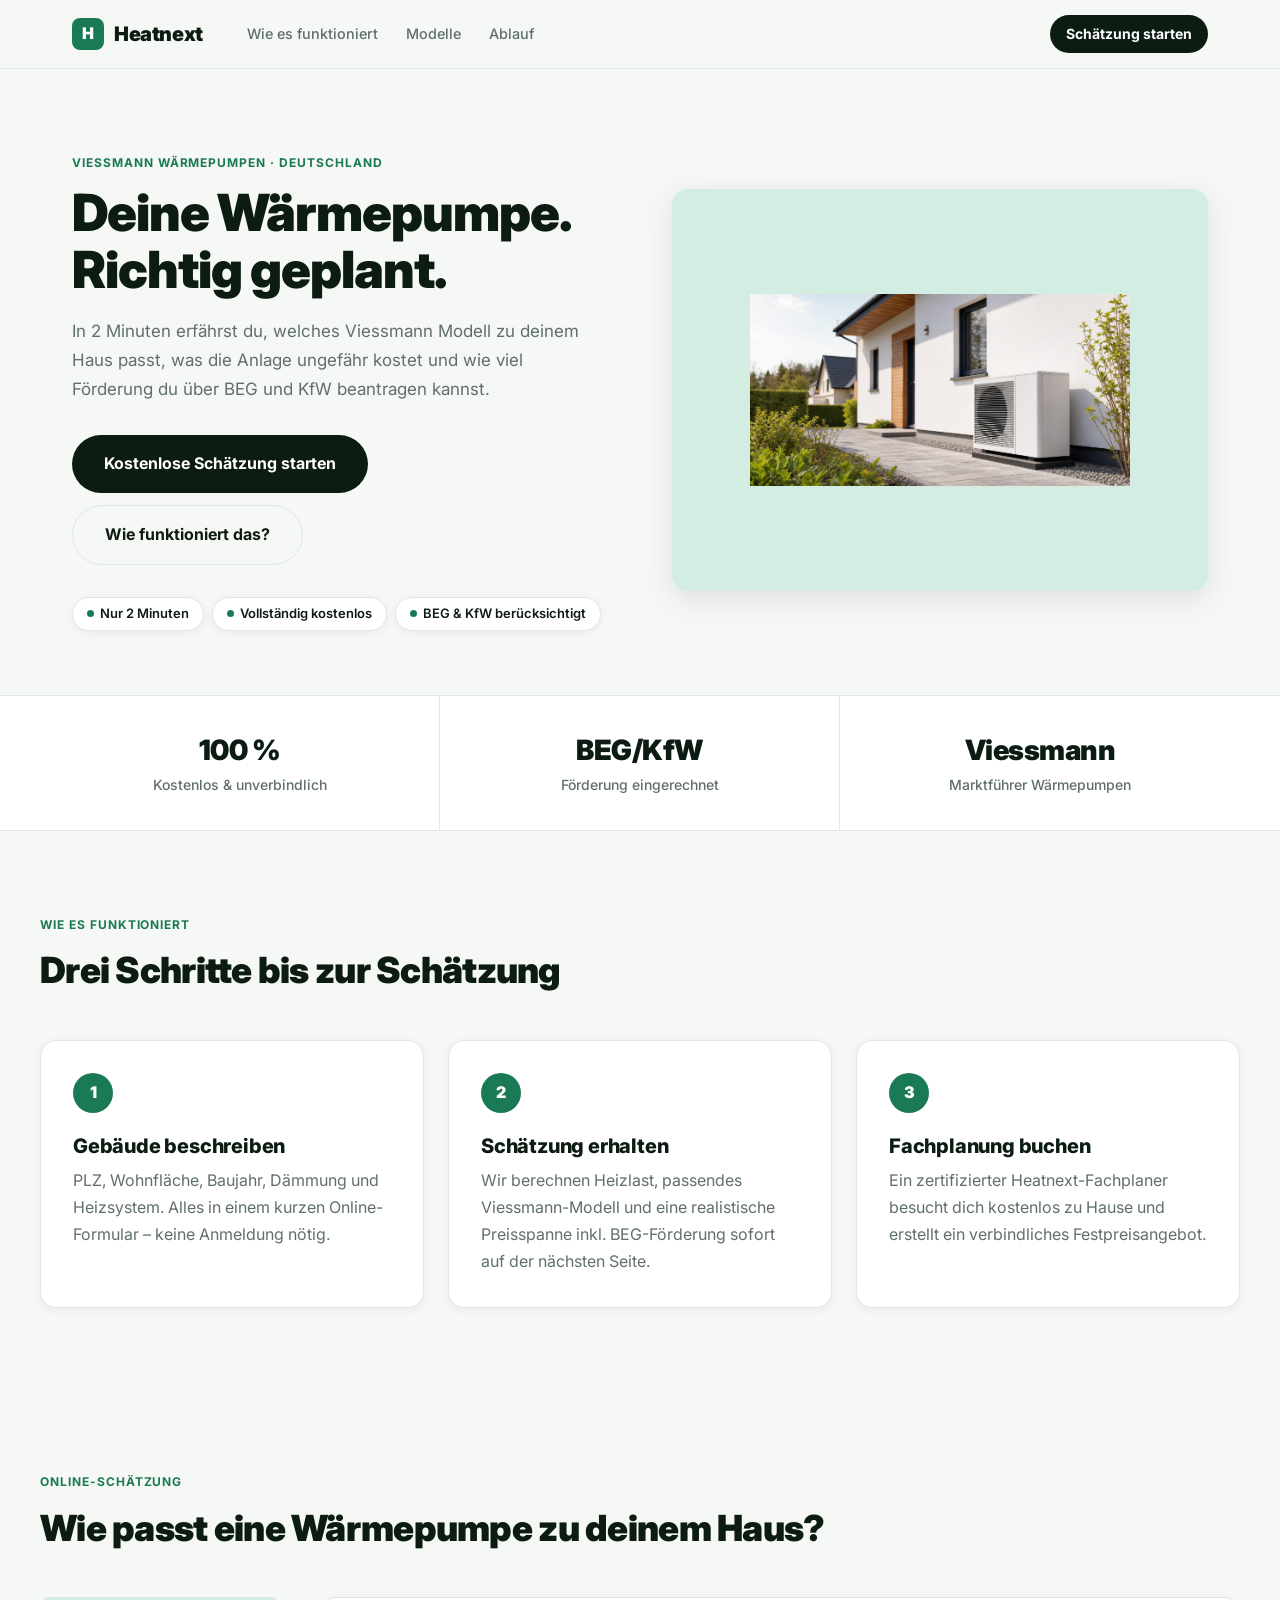
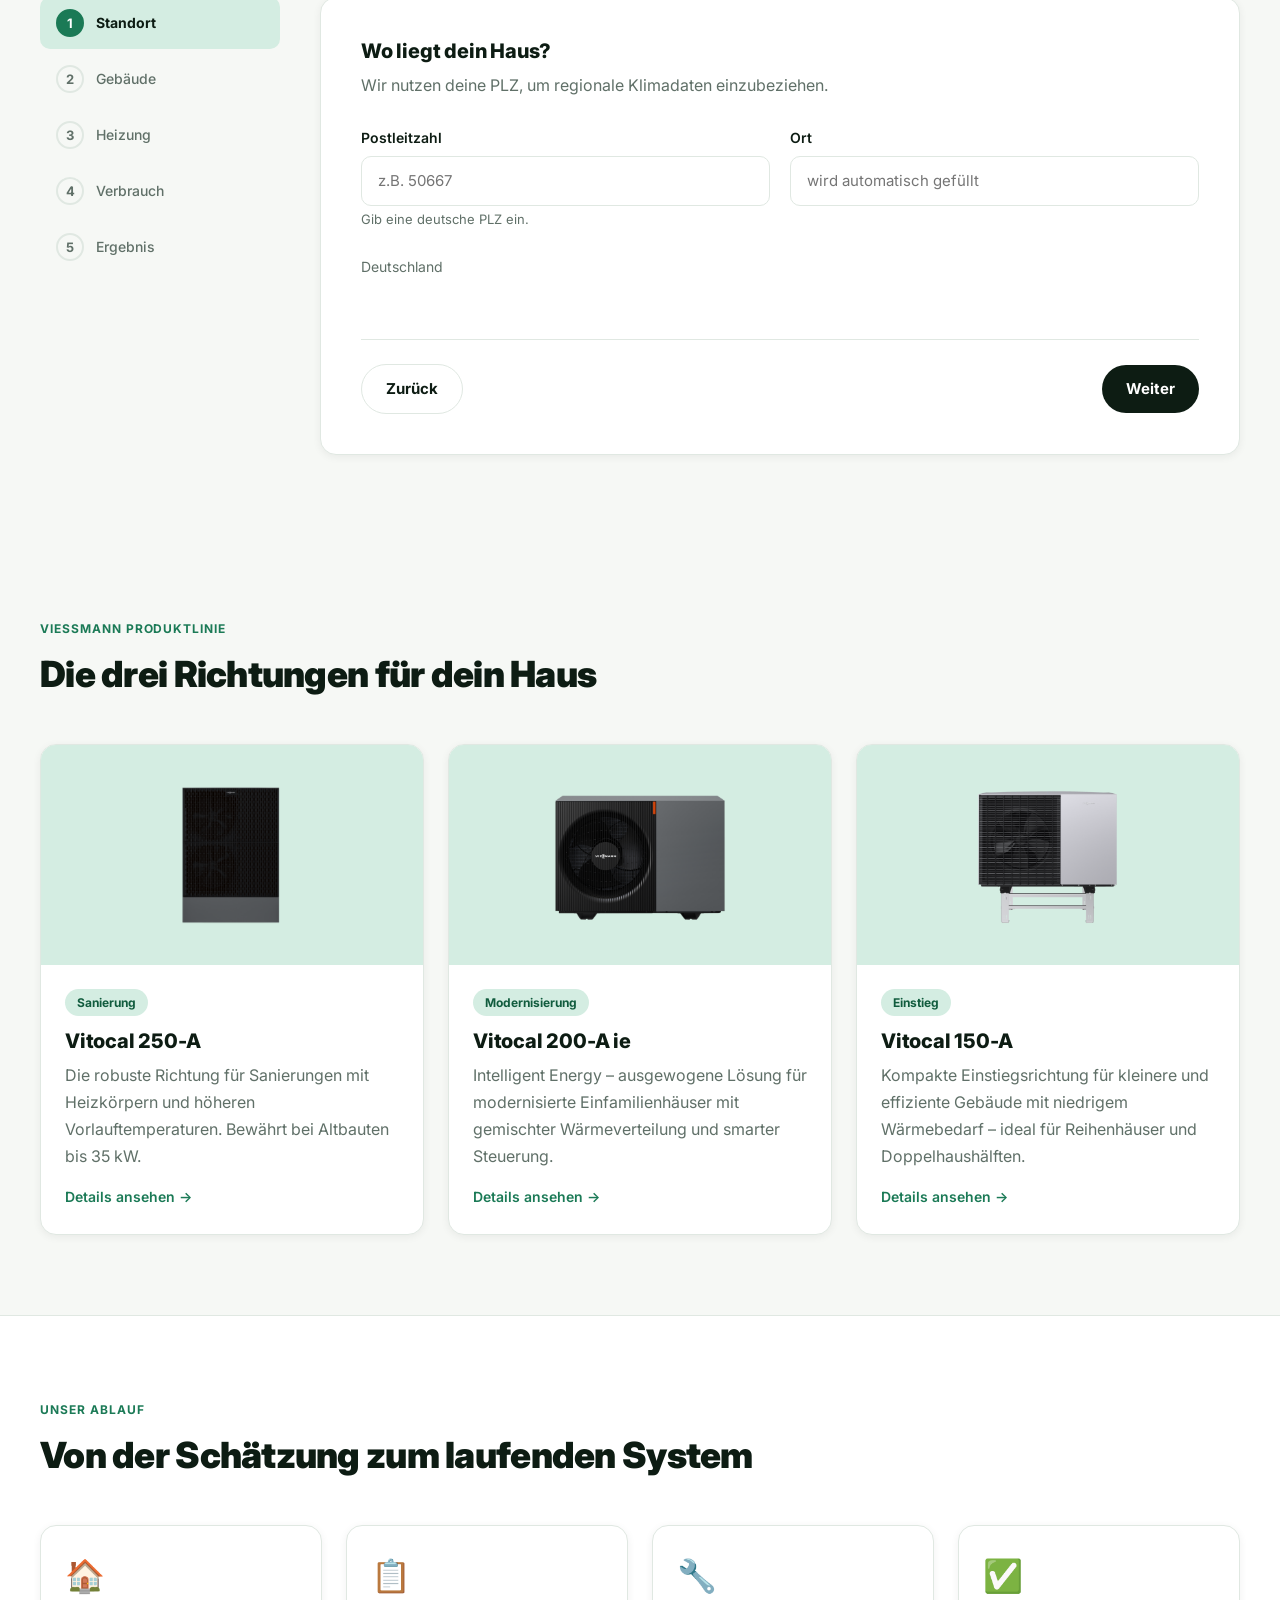
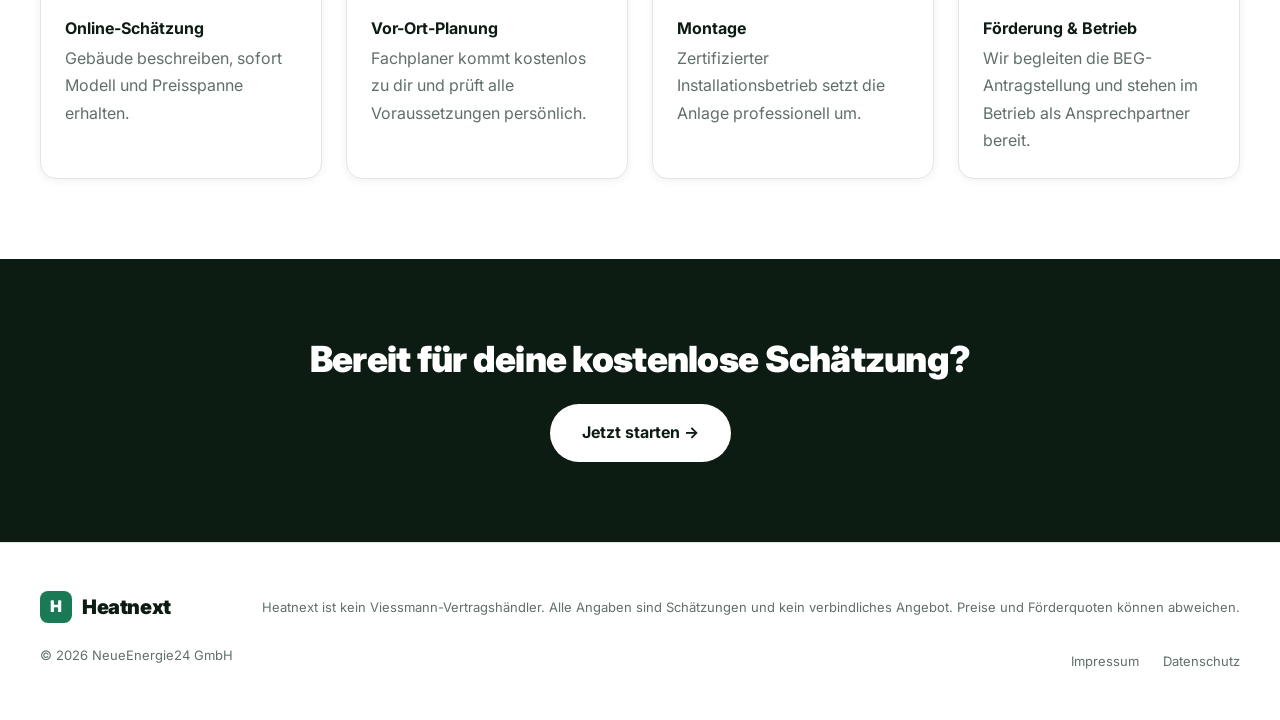
==== commit 8bf35972: "Update index.html" ====
--- a/index.html
+++ b/index.html
@@ -7,6 +7,11 @@
     <meta name="description" content="Kostenlose Online-Schätzung für Viessmann Wärmepumpen. In 2 Minuten erfahren, welches Modell zu deinem Haus passt und wie hoch die Förderung ausfällt." />
     <link rel="stylesheet" href="https://fonts.bunny.net/css?family=inter:300,400,500,600,700,800,900&display=swap" />
     <link rel="stylesheet" href="styles.css" />
+    <style>
+      .footer-legal { margin-top: 0.75rem; display: flex; gap: 1.5rem; justify-content: center; }
+      .footer-legal a { font-size: 0.8125rem; color: var(--muted, #888); text-decoration: none; }
+      .footer-legal a:hover { text-decoration: underline; }
+    </style>
   </head>
   <body>
 
@@ -414,7 +419,11 @@
           Heatnext
         </a>
         <p class="footer-note">Heatnext ist kein Viessmann-Vertragshändler. Alle Angaben sind Schätzungen und kein verbindliches Angebot. Preise und Förderquoten können abweichen.</p>
-        <p class="footer-note">&copy; 2025 Heatnext</p>
+        <p class="footer-note">&copy; 2026 NeueEnergie24 GmbH</p>
+        <nav class="footer-legal">
+          <a href="/impressum.html">Impressum</a>
+          <a href="/datenschutz.html">Datenschutz</a>
+        </nav>
       </div>
     </footer>
 
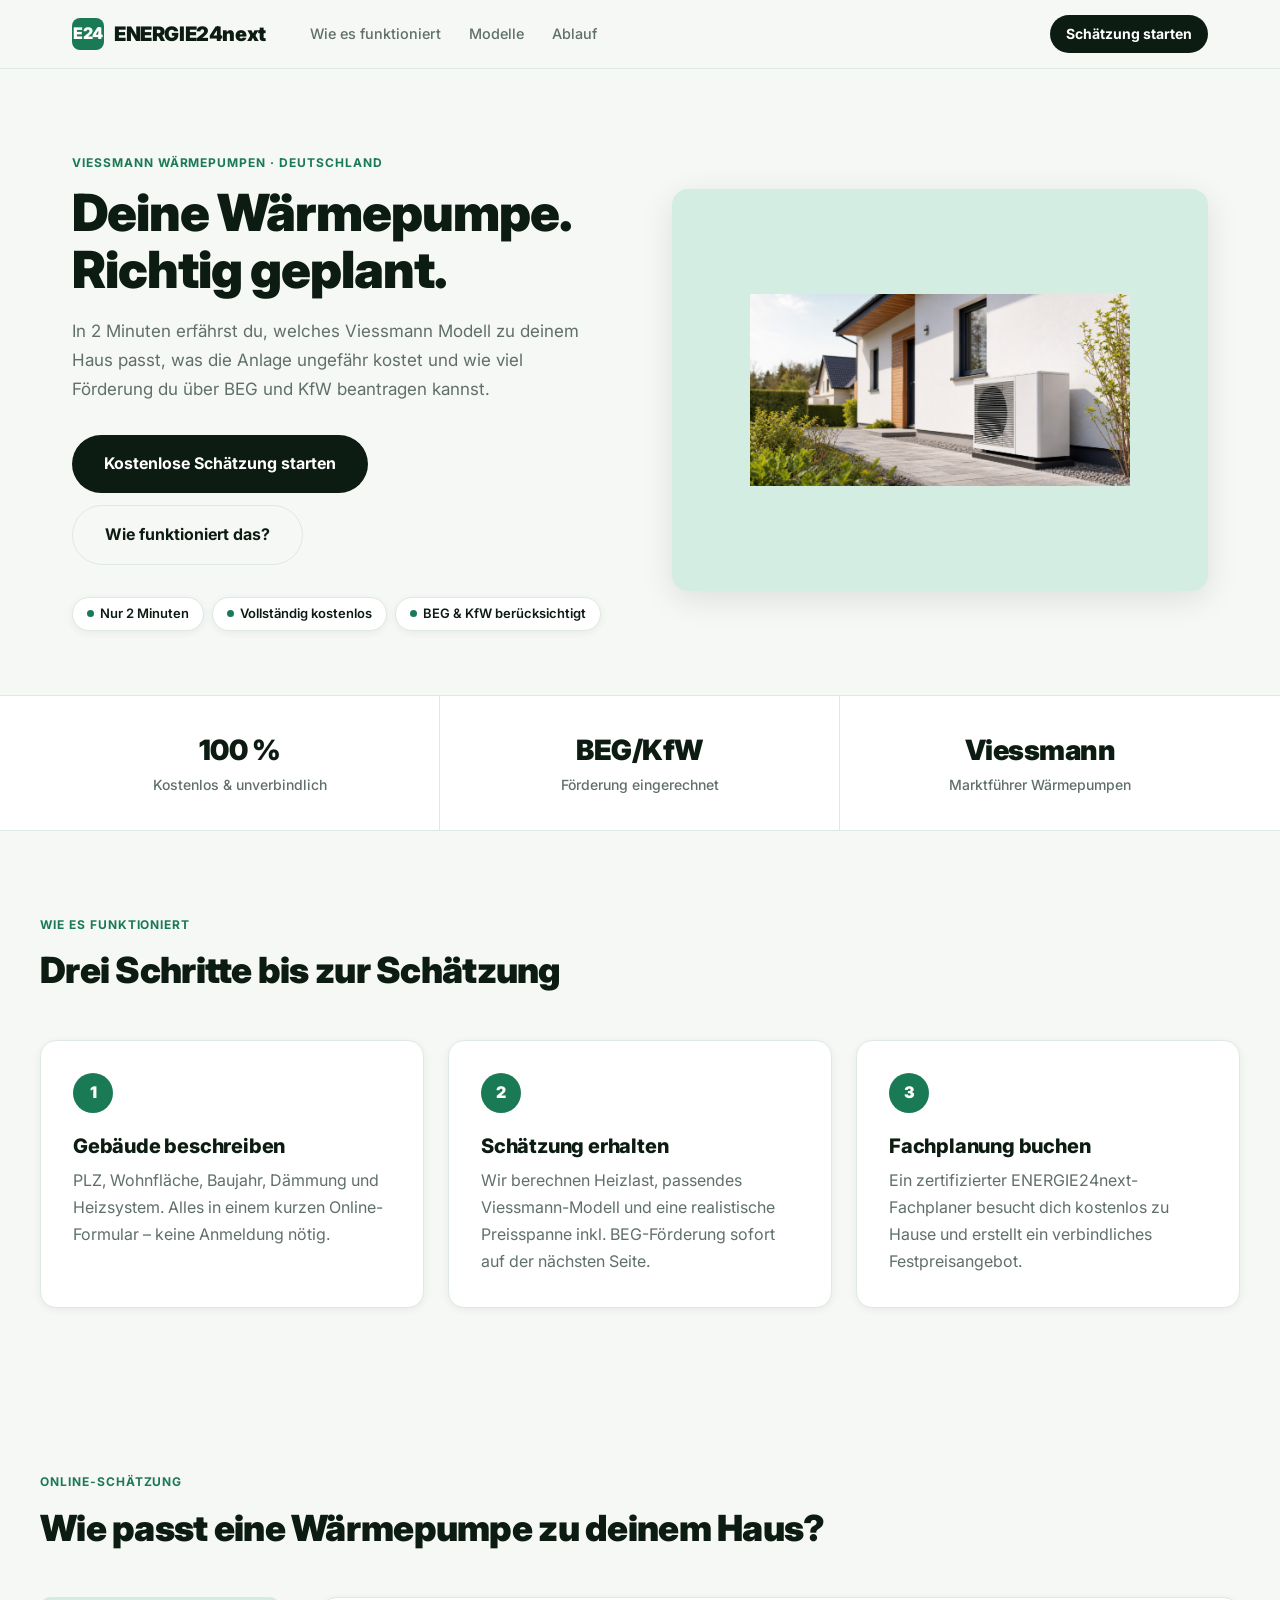
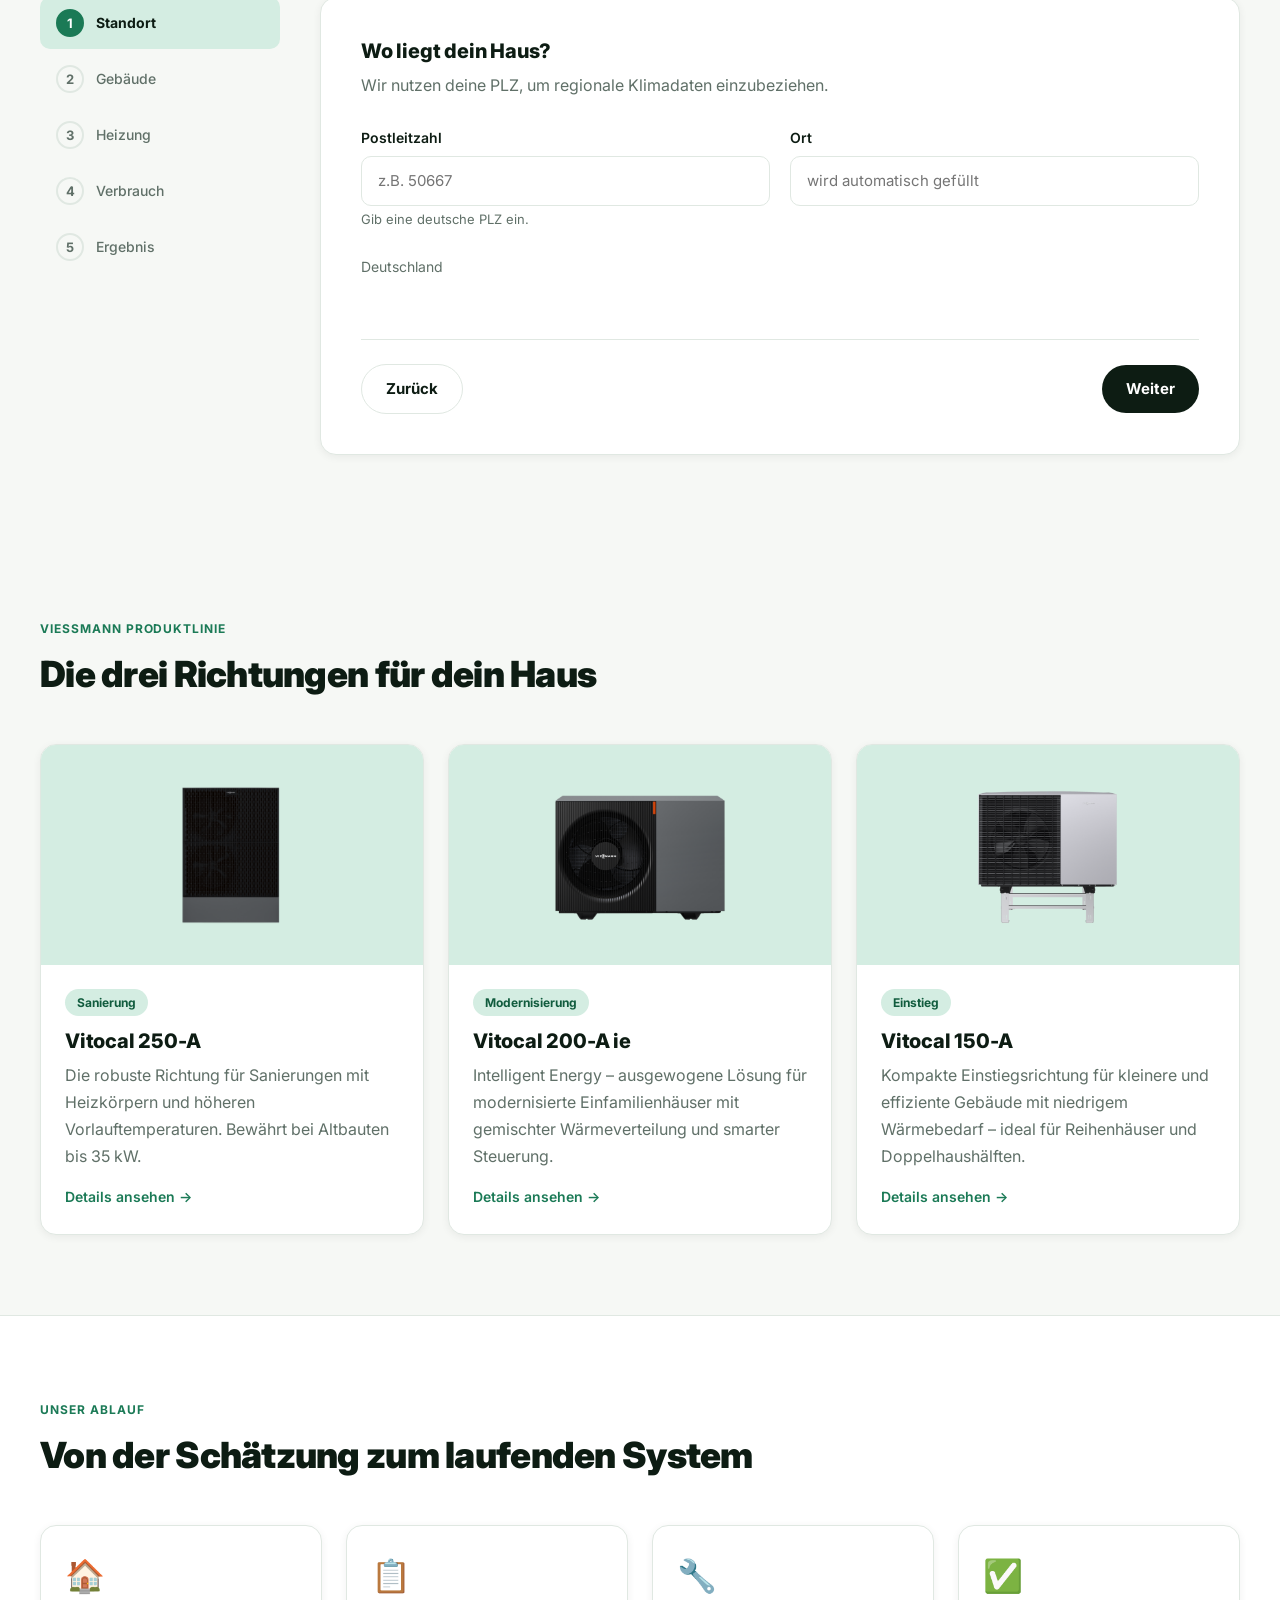
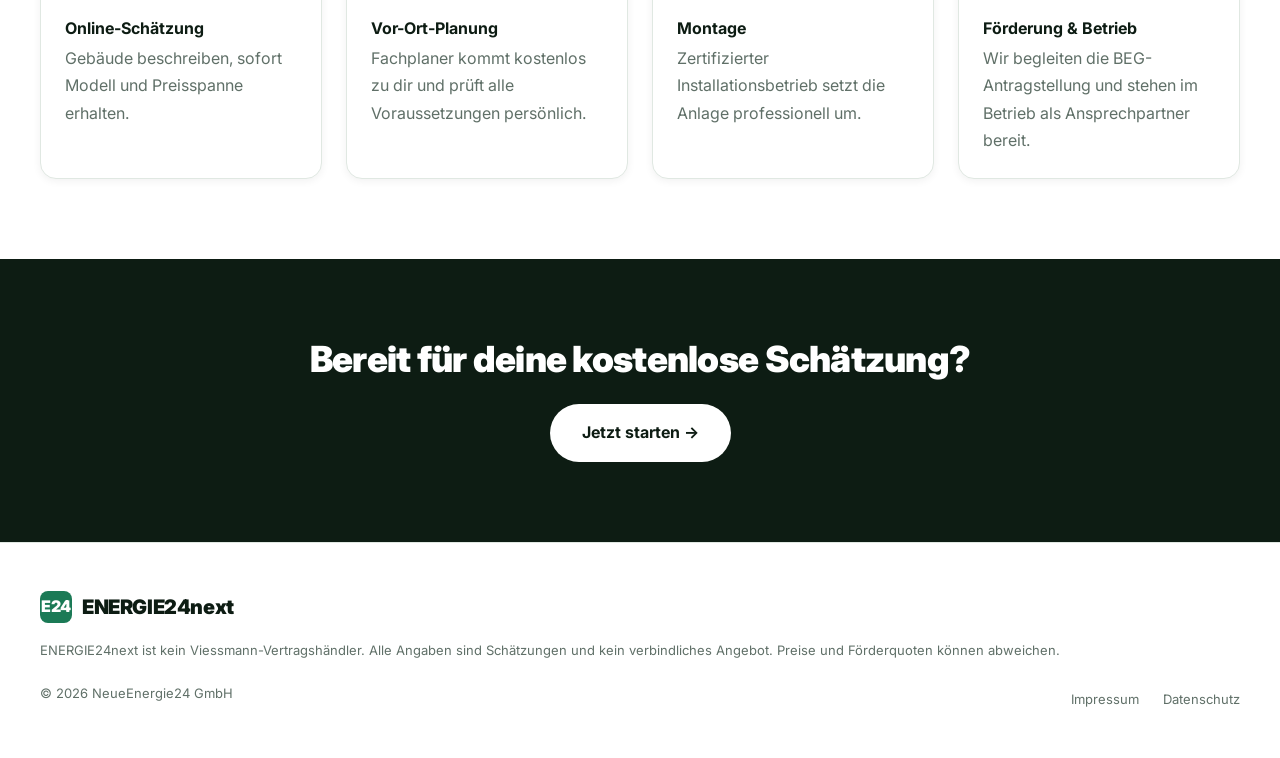
==== commit eec82d67: "Update index.html" ====
--- a/index.html
+++ b/index.html
@@ -3,7 +3,7 @@
   <head>
     <meta charset="utf-8" />
     <meta name="viewport" content="width=device-width, initial-scale=1" />
-    <title>Heatnext – Deine Wärmepumpe. Richtig geplant.</title>
+    <title>ENERGIE24next – Deine Wärmepumpe. Richtig geplant.</title>
     <meta name="description" content="Kostenlose Online-Schätzung für Viessmann Wärmepumpen. In 2 Minuten erfahren, welches Modell zu deinem Haus passt und wie hoch die Förderung ausfällt." />
     <link rel="stylesheet" href="https://fonts.bunny.net/css?family=inter:300,400,500,600,700,800,900&display=swap" />
     <link rel="stylesheet" href="styles.css" />
@@ -19,8 +19,8 @@
     <header class="site-header">
       <nav class="nav-inner">
         <a href="index.html" class="nav-logo">
-          <span class="nav-logo-chip">H</span>
-          Heatnext
+          <span class="nav-logo-chip">E24</span>
+          ENERGIE24next
         </a>
         <div class="nav-links">
           <a href="#wie-es-funktioniert">Wie es funktioniert</a>
@@ -95,7 +95,7 @@
           <div class="hiw-card">
             <div class="hiw-badge">3</div>
             <h3>Fachplanung buchen</h3>
-            <p>Ein zertifizierter Heatnext-Fachplaner besucht dich kostenlos zu Hause und erstellt ein verbindliches Festpreisangebot.</p>
+            <p>Ein zertifizierter ENERGIE24next-Fachplaner besucht dich kostenlos zu Hause und erstellt ein verbindliches Festpreisangebot.</p>
           </div>
         </div>
       </div>
@@ -415,10 +415,10 @@
     <footer class="site-footer">
       <div class="footer-inner">
         <a href="index.html" class="nav-logo">
-          <span class="nav-logo-chip">H</span>
-          Heatnext
+          <span class="nav-logo-chip">E24</span>
+          ENERGIE24next
         </a>
-        <p class="footer-note">Heatnext ist kein Viessmann-Vertragshändler. Alle Angaben sind Schätzungen und kein verbindliches Angebot. Preise und Förderquoten können abweichen.</p>
+        <p class="footer-note">ENERGIE24next ist kein Viessmann-Vertragshändler. Alle Angaben sind Schätzungen und kein verbindliches Angebot. Preise und Förderquoten können abweichen.</p>
         <p class="footer-note">&copy; 2026 NeueEnergie24 GmbH</p>
         <nav class="footer-legal">
           <a href="/impressum.html">Impressum</a>
@@ -449,7 +449,7 @@
       </div>
     </div>
 
-    <script src="data/de-postal-codes.js"></script>
+    <script src="data/plz-de.js"></script>
     <script src="script.js"></script>
   </body>
 </html>
